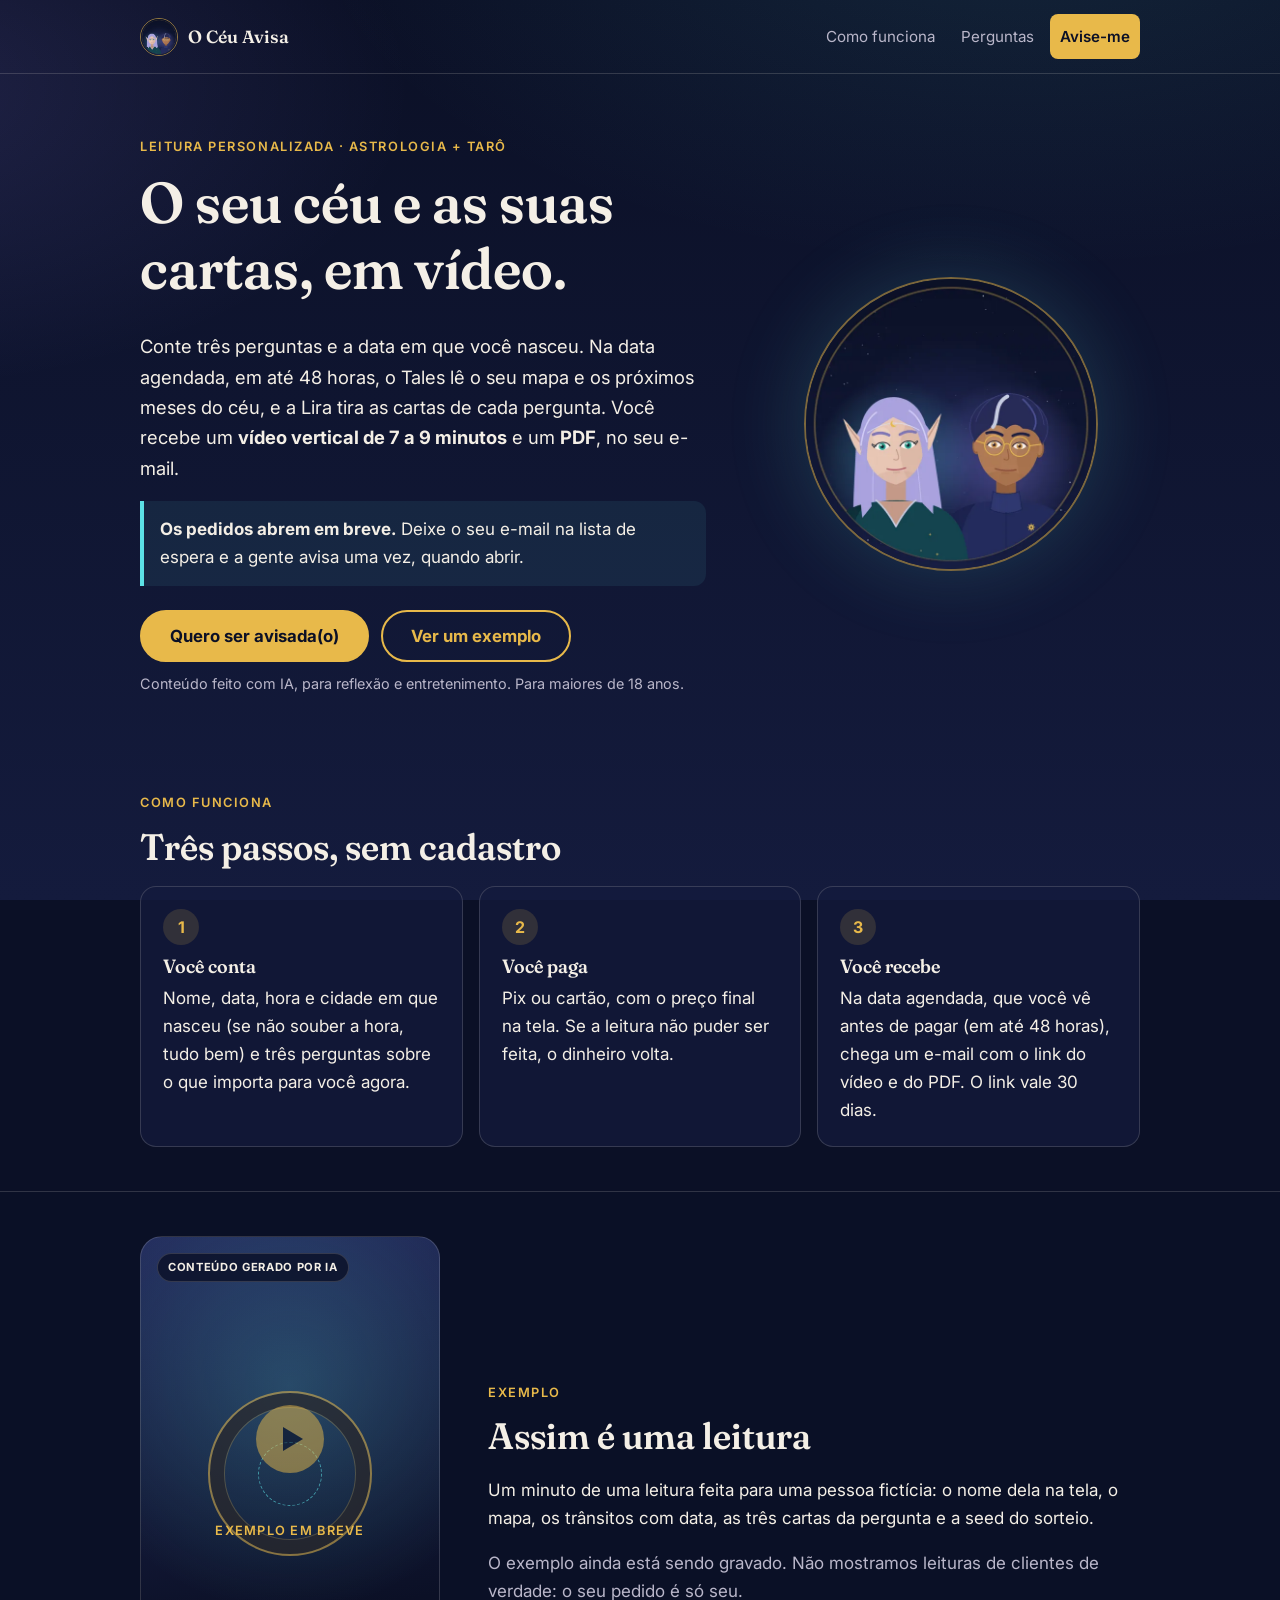
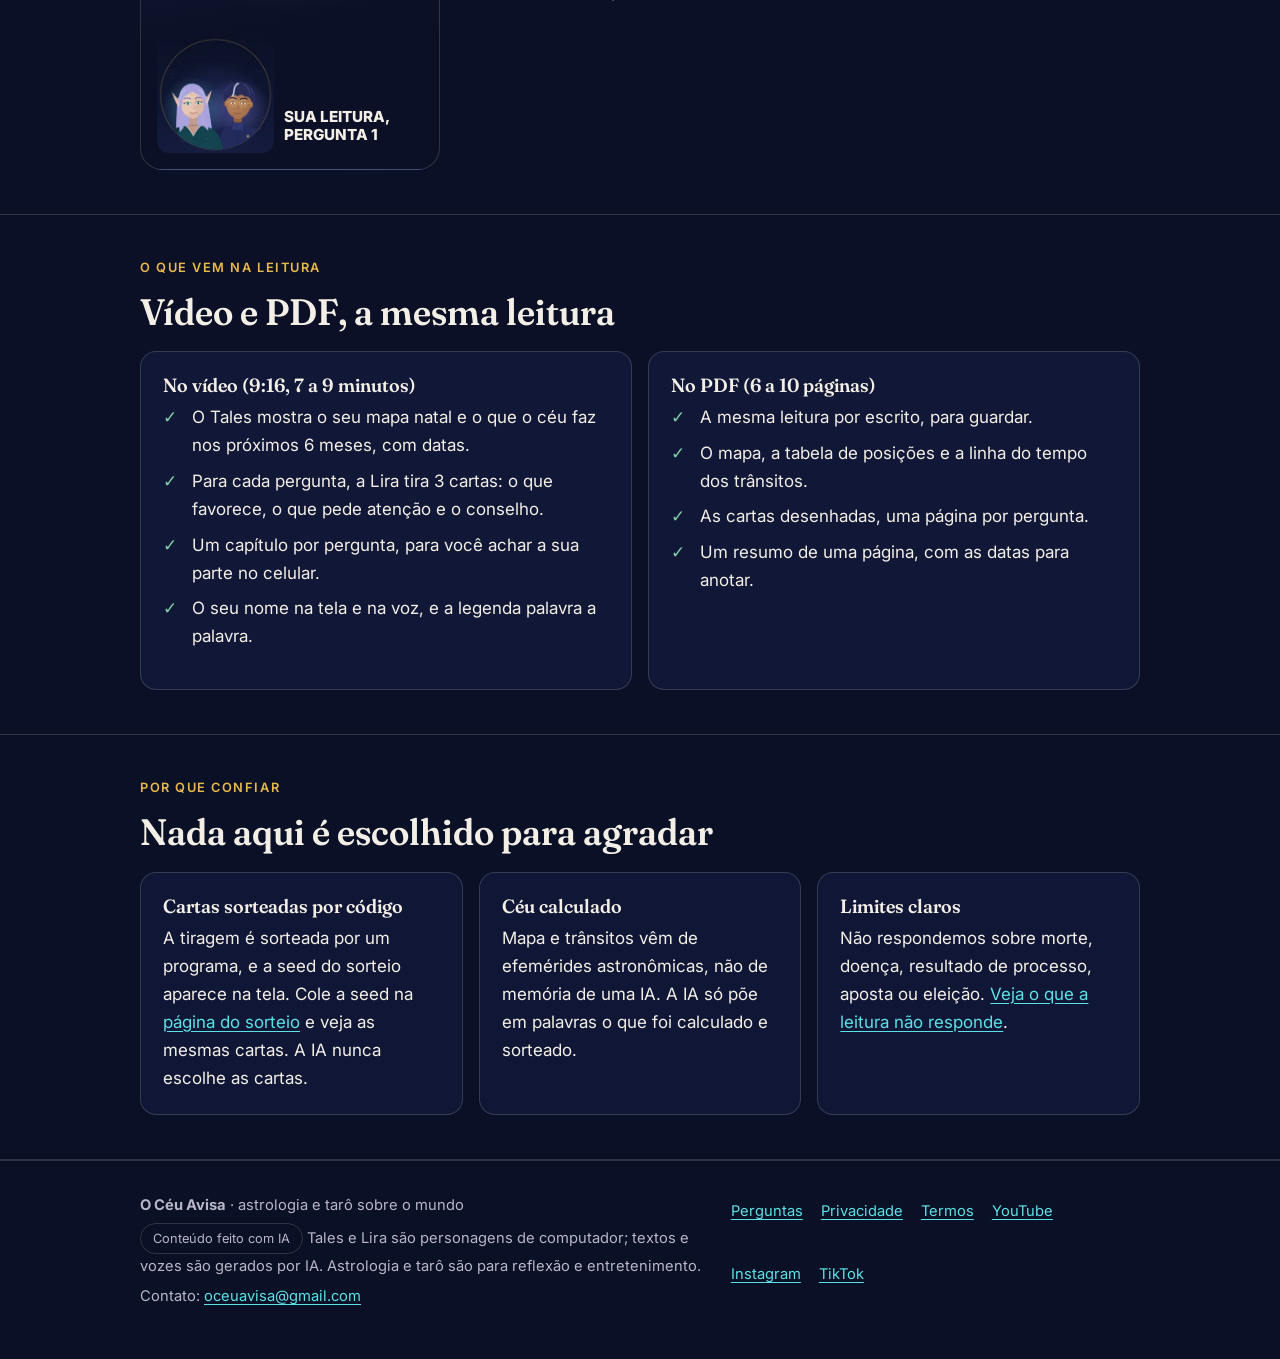
==== index.html @ 66b72049 "Site novo: lista de espera da leitura, sorteio conferível pela seed e páginas legais atualizadas Co-" ====
<!doctype html>
<html lang="pt-BR">
<head>
<meta charset="utf-8">
<meta name="viewport" content="width=device-width, initial-scale=1">
<title>O Céu Avisa — a sua leitura de astrologia e tarô em vídeo e PDF</title>
<meta name="description" content="Leitura personalizada com 3 perguntas: o Tales lê o seu mapa, a Lira tira as cartas. Vídeo de 7 a 9 minutos e PDF, entregues na data agendada, em até 48 horas. Conteúdo feito com IA.">

<meta name="referrer" content="no-referrer-when-downgrade">
<meta name="theme-color" content="#0B1026">
<meta property="og:title" content="O Céu Avisa — a sua leitura de astrologia e tarô em vídeo e PDF"><meta property="og:description" content="Leitura personalizada com 3 perguntas: o Tales lê o seu mapa, a Lira tira as cartas. Vídeo de 7 a 9 minutos e PDF, entregues na data agendada, em até 48 horas. Conteúdo feito com IA."><meta property="og:image" content="https://oceuavisa.com.br/ativos/dupla-grande.webp"><meta property="og:locale" content="pt_BR">
<link rel="icon" href="/foto-perfil.png">
<link rel="preload" href="/ativos/fontes/fraunces.woff2" as="font" type="font/woff2" crossorigin>
<script src="/ativos/config.js"></script>
<link rel="stylesheet" href="/ativos/site.css">
</head>
<body>
<a class="pular" href="#conteudo">Ir para o conteúdo</a>
<header class="topo"><div class="wrap">
  <a class="marca" href="/"><img src="/ativos/dupla.webp" width="38" height="38" alt="">O Céu Avisa</a>
  <nav aria-label="Principal">
    <a class="opc" href="/#como-funciona">Como funciona</a>
    <a class="opc" href="/perguntas/">Perguntas</a>
    <a class="cta-mini so-venda" href="/leitura/">Quero a minha leitura</a>
    <a class="cta-mini so-espera" href="/leitura/#lista">Avise-me</a>
  </nav>
</div></header>
<main id="conteudo">

<section class="hero"><div class="wrap">
  <div>
    <span class="sobre">Leitura personalizada · astrologia + tarô</span>
    <h1>O seu céu e as suas cartas, em vídeo.</h1>
    <p class="lead">Conte três perguntas e a data em que você nasceu. Na data agendada, em até 48 horas, o Tales lê o seu mapa e os próximos meses do céu, e a Lira tira as cartas de cada pergunta. Você recebe um <strong>vídeo vertical de 7 a 9 minutos</strong> e um <strong>PDF</strong>, no seu e-mail.</p>
    <p class="preco so-venda"><b>R$ 29,90</b> <s>R$ 49,90</s> <span class="suave pequeno">preço de lançamento</span></p>
    <div class="aviso info so-espera"><strong>Os pedidos abrem em breve.</strong> Deixe o seu e-mail na lista de espera e a gente avisa uma vez, quando abrir.</div>
    <div class="aviso info so-fechada nao-espera"><strong>Em breve.</strong> Estamos preparando a abertura dos pedidos. Enquanto isso, acompanhe os vídeos do canal e veja abaixo como a leitura vai funcionar.</div>
    <div class="acoes">
      <a class="btn so-venda" href="/leitura/">Quero a minha leitura</a>
      <a class="btn so-espera" href="/leitura/#lista">Quero ser avisada(o)</a>
      <a class="btn sec" href="#amostra">Ver um exemplo</a>
    </div>
    <p class="pequeno suave">Conteúdo feito com IA, para reflexão e entretenimento. Para maiores de 18 anos.</p>
  </div>
  <div class="dupla"><img src="/ativos/dupla-grande.webp" width="600" height="600" alt="Tales e Lira, os dois apresentadores do canal, desenhados em estilo ilustrado, diante de um céu estrelado"></div>
</div></section>

<section id="como-funciona"><div class="wrap">
  <span class="sobre">Como funciona</span>
  <h2>Três passos, sem cadastro</h2>
  <div class="grade tres">
    <div class="cartao"><span class="passo-n" aria-hidden="true">1</span><h3>Você conta</h3><p>Nome, data, hora e cidade em que nasceu (se não souber a hora, tudo bem) e três perguntas sobre o que importa para você agora.</p></div>
    <div class="cartao"><span class="passo-n" aria-hidden="true">2</span><h3>Você paga</h3><p>Pix ou cartão, com o preço final na tela. Se a leitura não puder ser feita, o dinheiro volta.</p></div>
    <div class="cartao"><span class="passo-n" aria-hidden="true">3</span><h3>Você recebe</h3><p>Na data agendada, que você vê antes de pagar (em até 48 horas), chega um e-mail com o link do vídeo e do PDF. O link vale 30 dias.</p></div>
  </div>
</div></section>

<section id="amostra" class="faixa"><div class="wrap amostra">
  <figure style="margin:0">
    <div class="poster" role="img" aria-label="Quadro do vídeo de exemplo: a roda do mapa natal no alto e a dupla Tales e Lira embaixo. O vídeo de exemplo ainda vai ser publicado.">
      <span class="tag">Conteúdo gerado por IA</span>
      <div class="roda"></div>
      <div class="play"></div>
      <span class="em-breve">Exemplo em breve</span>
      <div class="rodape"><img src="/ativos/dupla.webp" width="256" height="256" alt=""><span class="cap">Sua leitura, pergunta 1</span></div>
    </div>
    <!-- VÍDEO DE AMOSTRA (entrega L8, parte 2, depois do template L4): trocar o .poster por
         <iframe src="https://www.youtube-nocookie.com/embed/ID" title="Exemplo de leitura" loading="lazy" allowfullscreen> ou
         <video controls preload="none" poster="/ativos/amostra-poster.webp"><source src="…mp4"><track kind="captions" src="…vtt"></video>.
         A amostra tem de ser de pessoa FICTÍCIA e levar o selo de IA. -->
  </figure>
  <div>
    <span class="sobre">Exemplo</span>
    <h2>Assim é uma leitura</h2>
    <p>Um minuto de uma leitura feita para uma pessoa fictícia: o nome dela na tela, o mapa, os trânsitos com data, as três cartas da pergunta e a seed do sorteio.</p>
    <p class="suave">O exemplo ainda está sendo gravado. Não mostramos leituras de clientes de verdade: o seu pedido é só seu.</p>
  </div>
</div></section>

<section><div class="wrap">
  <span class="sobre">O que vem na leitura</span>
  <h2>Vídeo e PDF, a mesma leitura</h2>
  <div class="grade dois">
    <div class="cartao"><h3>No vídeo (9:16, 7 a 9 minutos)</h3>
      <ul class="lista ok">
        <li>O Tales mostra o seu mapa natal e o que o céu faz nos próximos 6 meses, com datas.</li>
        <li>Para cada pergunta, a Lira tira 3 cartas: o que favorece, o que pede atenção e o conselho.</li>
        <li>Um capítulo por pergunta, para você achar a sua parte no celular.</li>
        <li>O seu nome na tela e na voz, e a legenda palavra a palavra.</li>
      </ul></div>
    <div class="cartao"><h3>No PDF (6 a 10 páginas)</h3>
      <ul class="lista ok">
        <li>A mesma leitura por escrito, para guardar.</li>
        <li>O mapa, a tabela de posições e a linha do tempo dos trânsitos.</li>
        <li>As cartas desenhadas, uma página por pergunta.</li>
        <li>Um resumo de uma página, com as datas para anotar.</li>
      </ul></div>
  </div>
</div></section>

<section class="faixa"><div class="wrap">
  <span class="sobre">Por que confiar</span>
  <h2>Nada aqui é escolhido para agradar</h2>
  <div class="grade tres">
    <div class="cartao"><h3>Cartas sorteadas por código</h3><p>A tiragem é sorteada por um programa, e a seed do sorteio aparece na tela. Cole a seed na <a href="/sorteio/">página do sorteio</a> e veja as mesmas cartas. A IA nunca escolhe as cartas.</p></div>
    <div class="cartao"><h3>Céu calculado</h3><p>Mapa e trânsitos vêm de efemérides astronômicas, não de memória de uma IA. A IA só põe em palavras o que foi calculado e sorteado.</p></div>
    <div class="cartao"><h3>Limites claros</h3><p>Não respondemos sobre morte, doença, resultado de processo, aposta ou eleição. <a href="/perguntas/">Veja o que a leitura não responde</a>.</p></div>
  </div>
</div></section>

<section class="so-venda"><div class="wrap estreito">
  <h2>Quanto custa</h2>
  <div class="cartao">
    <p class="preco"><b>R$ 29,90</b> <s>R$ 49,90</s></p>
    <p>Preço de lançamento por tempo limitado. Inclui o vídeo, o PDF e as 3 perguntas. Sem assinatura e sem taxa escondida. Reembolso integral se a leitura não for entregue.</p>
    <a class="btn cheio" href="/leitura/">Quero a minha leitura</a>
  </div>
  <p class="pequeno suave" style="margin-top:20px">O canal também publica, de graça, vídeos de astrologia e tarô sobre o mundo:
    <a href="https://www.youtube.com/channel/UC0RSvlqVQVnGeF4RLn_7RAg">YouTube</a> · <a href="https://www.instagram.com/oceuavisa">Instagram</a> · <a href="https://www.tiktok.com/@oceuavisa">TikTok</a>.</p>
</div></section>

</main>
<footer class="rodape-site"><div class="wrap">
  <div>
    <p><strong>O Céu Avisa</strong> · astrologia e tarô sobre o mundo</p>
    <p><span class="selo">Conteúdo feito com IA</span> Tales e Lira são personagens de computador; textos e vozes são gerados por IA. Astrologia e tarô são para reflexão e entretenimento.</p>
    <p>Contato: <a href="mailto:oceuavisa@gmail.com">oceuavisa@gmail.com</a></p>
  </div>
  <nav aria-label="Rodapé">
    <a class="so-venda" href="/leitura/">Pedir leitura</a>
    <a href="/perguntas/">Perguntas</a>
    <a href="/privacidade.html">Privacidade</a>
    <a href="/termos.html">Termos</a>
    <a href="https://www.youtube.com/channel/UC0RSvlqVQVnGeF4RLn_7RAg">YouTube</a>
    <a href="https://www.instagram.com/oceuavisa">Instagram</a>
    <a href="https://www.tiktok.com/@oceuavisa">TikTok</a>
  </nav>
</div></footer>

</body>
</html>
---- ativos/site.css ----
/* O Céu Avisa — estilo único do site. Tokens vindos de marketing/marca/marca.json.
   Mobile primeiro; sem framework; sem fonte externa. */
@font-face{font-family:"Fraunces";src:url("/ativos/fontes/fraunces.woff2") format("woff2");font-weight:100 900;font-display:swap}
@font-face{font-family:"Inter";src:url("/ativos/fontes/inter.woff2") format("woff2");font-weight:100 900;font-display:swap}

:root{
  --noite:#0B1026; --noite2:#141B3D; --noite3:#232B5C;
  --marfim:#F4EFE6; --suave:#B9B6C9; --ouro:#E8B94A; --ciano:#5CE1E6;
  --coral:#FF6B5E; --lavanda:#9C8CFF; --verde:#7FD1A8;
  --borda:rgba(244,239,230,.16);
  --serif:"Fraunces",Georgia,"Times New Roman",serif;
  --sans:"Inter",system-ui,-apple-system,"Segoe UI",Roboto,sans-serif;
  --raio:16px;
}
*{box-sizing:border-box}
html{-webkit-text-size-adjust:100%}
body{margin:0;background:var(--noite);color:var(--marfim);font:400 1.0625rem/1.65 var(--sans);min-height:100vh;display:flex;flex-direction:column;
  background-image:radial-gradient(1200px 600px at 80% -10%,rgba(92,225,230,.10),transparent 60%),radial-gradient(900px 500px at -10% 10%,rgba(156,140,255,.14),transparent 60%),linear-gradient(var(--noite),var(--noite2));
  background-attachment:fixed}
img{max-width:100%;height:auto}
a{color:var(--ciano);text-underline-offset:3px}
a:hover{color:#9af0f3}
:focus-visible{outline:3px solid var(--ouro);outline-offset:3px;border-radius:6px}
.so-leitor{position:absolute;width:1px;height:1px;overflow:hidden;clip:rect(0 0 0 0);white-space:nowrap}
.pular{position:absolute;left:-999px;top:8px;background:var(--ouro);color:var(--noite);padding:10px 14px;border-radius:8px;z-index:10}
.pular:focus{left:8px}

.wrap{width:100%;max-width:1040px;margin:0 auto;padding:0 20px}
.estreito{max-width:720px}
main{flex:1}
section{padding:44px 0}
h1,h2,h3{font-family:var(--serif);font-weight:600;font-variation-settings:"SOFT" 50,"opsz" 72;line-height:1.15;margin:0 0 .5em;text-wrap:balance}
h1{font-size:clamp(2.1rem,8.5vw,3.6rem)}
h2{font-size:clamp(1.6rem,5.5vw,2.3rem)}
h3{font-size:1.2rem}
p{margin:0 0 1em}
.lead{font-size:1.15rem;color:var(--marfim)}
.suave{color:var(--suave)}
.pequeno{font-size:.9rem}
.sobre{font:600 .8rem/1.4 var(--sans);letter-spacing:.12em;text-transform:uppercase;color:var(--ouro);margin:0 0 14px;display:block}

/* topo */
.topo{padding:14px 0;border-bottom:1px solid var(--borda)}
.topo .wrap{display:flex;align-items:center;justify-content:space-between;gap:12px}
.marca{display:flex;align-items:center;gap:10px;color:var(--marfim);text-decoration:none;font:600 1.1rem var(--serif)}
.marca img{width:38px;height:38px;border-radius:50%;border:1.5px solid rgba(232,185,74,.6)}
.topo nav{display:flex;gap:6px;align-items:center}
.topo nav a{color:var(--suave);text-decoration:none;padding:10px 10px;font-size:.95rem;border-radius:8px}
.topo nav a:hover{color:var(--marfim)}
.topo nav a.cta-mini{white-space:nowrap;background:var(--ouro);color:var(--noite);font-weight:600}
@media(max-width:560px){.topo nav a.opc{display:none}}

/* botões */
.btn{display:inline-flex;align-items:center;justify-content:center;gap:8px;min-height:52px;padding:14px 28px;border-radius:999px;border:2px solid var(--ouro);background:var(--ouro);color:var(--noite);font:700 1.05rem var(--sans);text-decoration:none;cursor:pointer;transition:transform .15s,background .15s}
.btn:hover{background:#f3c969;color:var(--noite);transform:translateY(-1px)}
.btn.sec{background:transparent;color:var(--ouro)}
.btn.sec:hover{background:rgba(232,185,74,.12);color:var(--ouro)}
.btn[disabled]{opacity:.45;cursor:not-allowed;transform:none}
.btn.cheio{width:100%}
@media(prefers-reduced-motion:reduce){*{transition:none!important;scroll-behavior:auto!important}}

/* hero */
.hero{padding:36px 0 24px}
.hero .wrap{display:grid;gap:28px}
.hero .dupla{display:flex;justify-content:center}
.hero .dupla img{width:min(78%,320px);border-radius:50%;border:2px solid rgba(232,185,74,.5);box-shadow:0 0 80px rgba(92,225,230,.18)}
.hero .acoes{display:flex;flex-wrap:wrap;gap:12px;margin:24px 0 10px}
.preco{display:inline-flex;align-items:baseline;gap:10px;flex-wrap:wrap}
.preco b{font:600 2rem var(--serif);color:var(--ouro)}
.preco s{color:var(--suave)}
.selo{display:inline-block;font-size:.8rem;border:1px solid var(--borda);border-radius:999px;padding:4px 12px;color:var(--suave)}
@media(min-width:860px){.hero .wrap{grid-template-columns:1.2fr .8fr;align-items:center;gap:56px}.hero{padding:64px 0 40px}}

/* cartões e grades */
.grade{display:grid;gap:16px}
@media(min-width:720px){.grade.tres{grid-template-columns:repeat(3,1fr)}.grade.dois{grid-template-columns:repeat(2,1fr)}}
.cartao{background:rgba(20,27,61,.72);border:1px solid var(--borda);border-radius:var(--raio);padding:22px}
.cartao h3{margin-bottom:.35em}
.cartao p:last-child{margin-bottom:0}
.passo-n{display:inline-grid;place-items:center;width:36px;height:36px;border-radius:50%;background:rgba(232,185,74,.15);color:var(--ouro);font:700 1rem var(--sans);margin-bottom:10px}
.lista{padding-left:1.2em;margin:0 0 1em}
.lista li{margin-bottom:.45em}
.lista.ok{list-style:none;padding:0}
.lista.ok li{padding-left:1.7em;position:relative}
.lista.ok li::before{content:"✓";position:absolute;left:0;color:var(--verde);font-weight:700}
.lista.nao{list-style:none;padding:0}
.lista.nao li{padding-left:1.7em;position:relative}
.lista.nao li::before{content:"×";position:absolute;left:.1em;color:var(--coral);font-weight:700}

/* vídeo de amostra: pôster estático (9:16) */
.amostra{display:grid;gap:24px;align-items:center}
@media(min-width:760px){.amostra{grid-template-columns:300px 1fr;gap:48px}}
.poster{position:relative;aspect-ratio:9/16;width:min(100%,300px);margin:0 auto;border-radius:22px;overflow:hidden;border:1px solid var(--borda);
  background:radial-gradient(circle at 50% 28%,rgba(92,225,230,.22),transparent 55%),linear-gradient(170deg,var(--noite3),var(--noite) 70%);display:flex;flex-direction:column;justify-content:space-between;padding:16px}
.poster .roda{width:62%;aspect-ratio:1;margin:30px auto 0;border-radius:50%;border:2px solid rgba(232,185,74,.55);position:relative;box-shadow:inset 0 0 0 14px rgba(11,16,38,.6),inset 0 0 0 15px rgba(232,185,74,.25)}
.poster .roda::after{content:"";position:absolute;inset:30%;border-radius:50%;border:1px dashed rgba(92,225,230,.6)}
.poster .tag{align-self:flex-start;font-size:.7rem;font-weight:700;letter-spacing:.06em;text-transform:uppercase;background:rgba(11,16,38,.8);border:1px solid var(--borda);padding:4px 10px;border-radius:999px;color:var(--marfim)}
.poster .rodape{display:flex;align-items:flex-end;gap:10px}
.poster .rodape img{width:44%;border-radius:12px}
.poster .rodape .cap{font:800 .95rem/1.2 var(--sans);text-transform:uppercase;color:var(--marfim);text-shadow:0 2px 0 var(--noite);padding-bottom:8px}
.poster .play{position:absolute;left:50%;top:38%;transform:translate(-50%,-50%);width:68px;height:68px;border-radius:50%;background:rgba(232,185,74,.92);display:grid;place-items:center;opacity:.55}
.poster .play::after{content:"";border-left:20px solid var(--noite);border-top:12px solid transparent;border-bottom:12px solid transparent;margin-left:6px}
.poster .em-breve{position:absolute;left:0;right:0;top:50%;text-align:center;font:600 .8rem var(--sans);letter-spacing:.1em;text-transform:uppercase;color:var(--ouro);margin-top:20px}

/* confiança */
.faixa{border-top:1px solid var(--borda);border-bottom:1px solid var(--borda);background:rgba(11,16,38,.5)}

/* formulário */
form{display:block}
fieldset{border:1px solid var(--borda);border-radius:var(--raio);padding:20px 18px 8px;margin:0 0 22px;min-width:0}
legend{font:600 1.15rem var(--serif);padding:0 8px;color:var(--ouro)}
.campo{margin-bottom:18px}
label,.rot{display:block;font-weight:600;margin-bottom:6px}
.dica{display:block;font-weight:400;color:var(--suave);font-size:.9rem;margin-top:2px}
input[type=text],input[type=email],input[type=date],input[type=time],textarea{width:100%;font:inherit;color:var(--marfim);background:var(--noite);border:1.5px solid rgba(244,239,230,.4);border-radius:12px;padding:13px 14px;min-height:50px;color-scheme:dark}
textarea{resize:vertical;min-height:96px}
input:focus,textarea:focus{border-color:var(--ouro);outline:2px solid var(--ouro);outline-offset:1px}
input[aria-invalid=true],textarea[aria-invalid=true]{border-color:var(--coral)}
.linha{display:grid;gap:14px}
@media(min-width:560px){.linha.dois{grid-template-columns:1fr 1fr}}
.contador{font-size:.85rem;color:var(--suave);text-align:right;margin-top:4px}
.erro{color:#ff9a90;font-size:.92rem;margin-top:6px;display:none}
.erro.on{display:block}
.marca-check{display:flex;gap:12px;align-items:flex-start;margin-bottom:14px;font-weight:400;cursor:pointer}
.marca-check input{width:24px;height:24px;min-width:24px;margin:2px 0 0;accent-color:var(--ouro)}
.destaque{border:2px solid var(--ouro);border-radius:12px;padding:14px;background:rgba(232,185,74,.07);margin-bottom:14px}
.destaque .marca-check{margin-bottom:0}
.aviso{border-left:4px solid var(--coral);background:rgba(255,107,94,.09);padding:14px 16px;border-radius:0 12px 12px 0;margin:0 0 16px}
.aviso.info{border-color:var(--ciano);background:rgba(92,225,230,.08)}
.aviso.crise{border-color:var(--coral);background:rgba(255,107,94,.14)}
.resumo dl{display:grid;grid-template-columns:auto 1fr;gap:6px 16px;margin:0}
.resumo dt{color:var(--suave)}
.resumo dd{margin:0;overflow-wrap:anywhere}
.resumo ol{margin:0;padding-left:1.2em}
[hidden]{display:none!important}
.modo-demo{background:var(--lavanda);color:var(--noite);font-weight:600;font-size:.88rem;text-align:center;padding:8px 14px}

/* texto corrido (legais, perguntas) */
.texto h2{margin-top:1.8em;font-size:1.4rem}
.texto h3{margin-top:1.4em}
.rev{display:inline-block;font-size:.78rem;font-weight:600;background:rgba(255,107,94,.15);color:#ffb0a8;border:1px solid rgba(255,107,94,.5);border-radius:6px;padding:1px 8px;vertical-align:middle;white-space:nowrap}
.faq details{border:1px solid var(--borda);border-radius:12px;margin-bottom:10px;background:rgba(20,27,61,.6)}
.faq summary{cursor:pointer;padding:16px 18px;font-weight:600;list-style:none;display:flex;justify-content:space-between;gap:12px}
.faq summary::after{content:"+";color:var(--ouro);font-weight:700}
.faq details[open] summary::after{content:"–"}
.faq summary::-webkit-details-marker{display:none}
.faq details>div{padding:0 18px 12px}

/* rodapé */
.rodape-site{border-top:1px solid var(--borda);padding:32px 0 44px;color:var(--suave);font-size:.92rem;background:rgba(11,16,38,.7)}
.rodape-site .wrap{display:grid;gap:18px}
.rodape-site nav{display:flex;flex-wrap:wrap;gap:4px 18px}
.rodape-site nav a{padding:6px 0}
.rodape-site p{margin:0 0 .4em}
.marc{background:rgba(232,185,74,.18);color:var(--ouro);padding:0 5px;border-radius:4px;font-family:ui-monospace,Menlo,monospace;font-size:.9em}
@media(min-width:760px){.rodape-site .wrap{grid-template-columns:1.4fr 1fr}}

/* interruptor da venda (ativos/config.js): sem data-venda="aberta" tudo que é de compra some */
html:not([data-venda="aberta"]) .so-venda{display:none!important}
html[data-venda="aberta"] .so-fechada{display:none!important}
/* lista de espera (config.js MODO "espera"): .so-espera só aparece nesse modo; .nao-espera some nele */
html:not([data-venda="espera"]) .so-espera{display:none!important}
html[data-venda="espera"] .nao-espera{display:none!important}
.lista-espera input[type=email]{font-size:1.05rem}
.isca{position:absolute!important;left:-5000px!important;width:1px;height:1px;overflow:hidden}
.ok-lista{border-left:4px solid var(--verde);background:rgba(127,209,168,.10);padding:16px 18px;border-radius:0 12px 12px 0;margin:0 0 16px}
.dupla-mini{display:flex;gap:14px;align-items:center;margin:0 0 6px}
.dupla-mini img{width:64px;height:64px;border-radius:50%;border:2px solid rgba(232,185,74,.5);object-fit:cover}
.sair-lista summary{cursor:pointer;color:var(--suave);font-size:.95rem}
.sair-lista[open] summary{margin-bottom:12px}
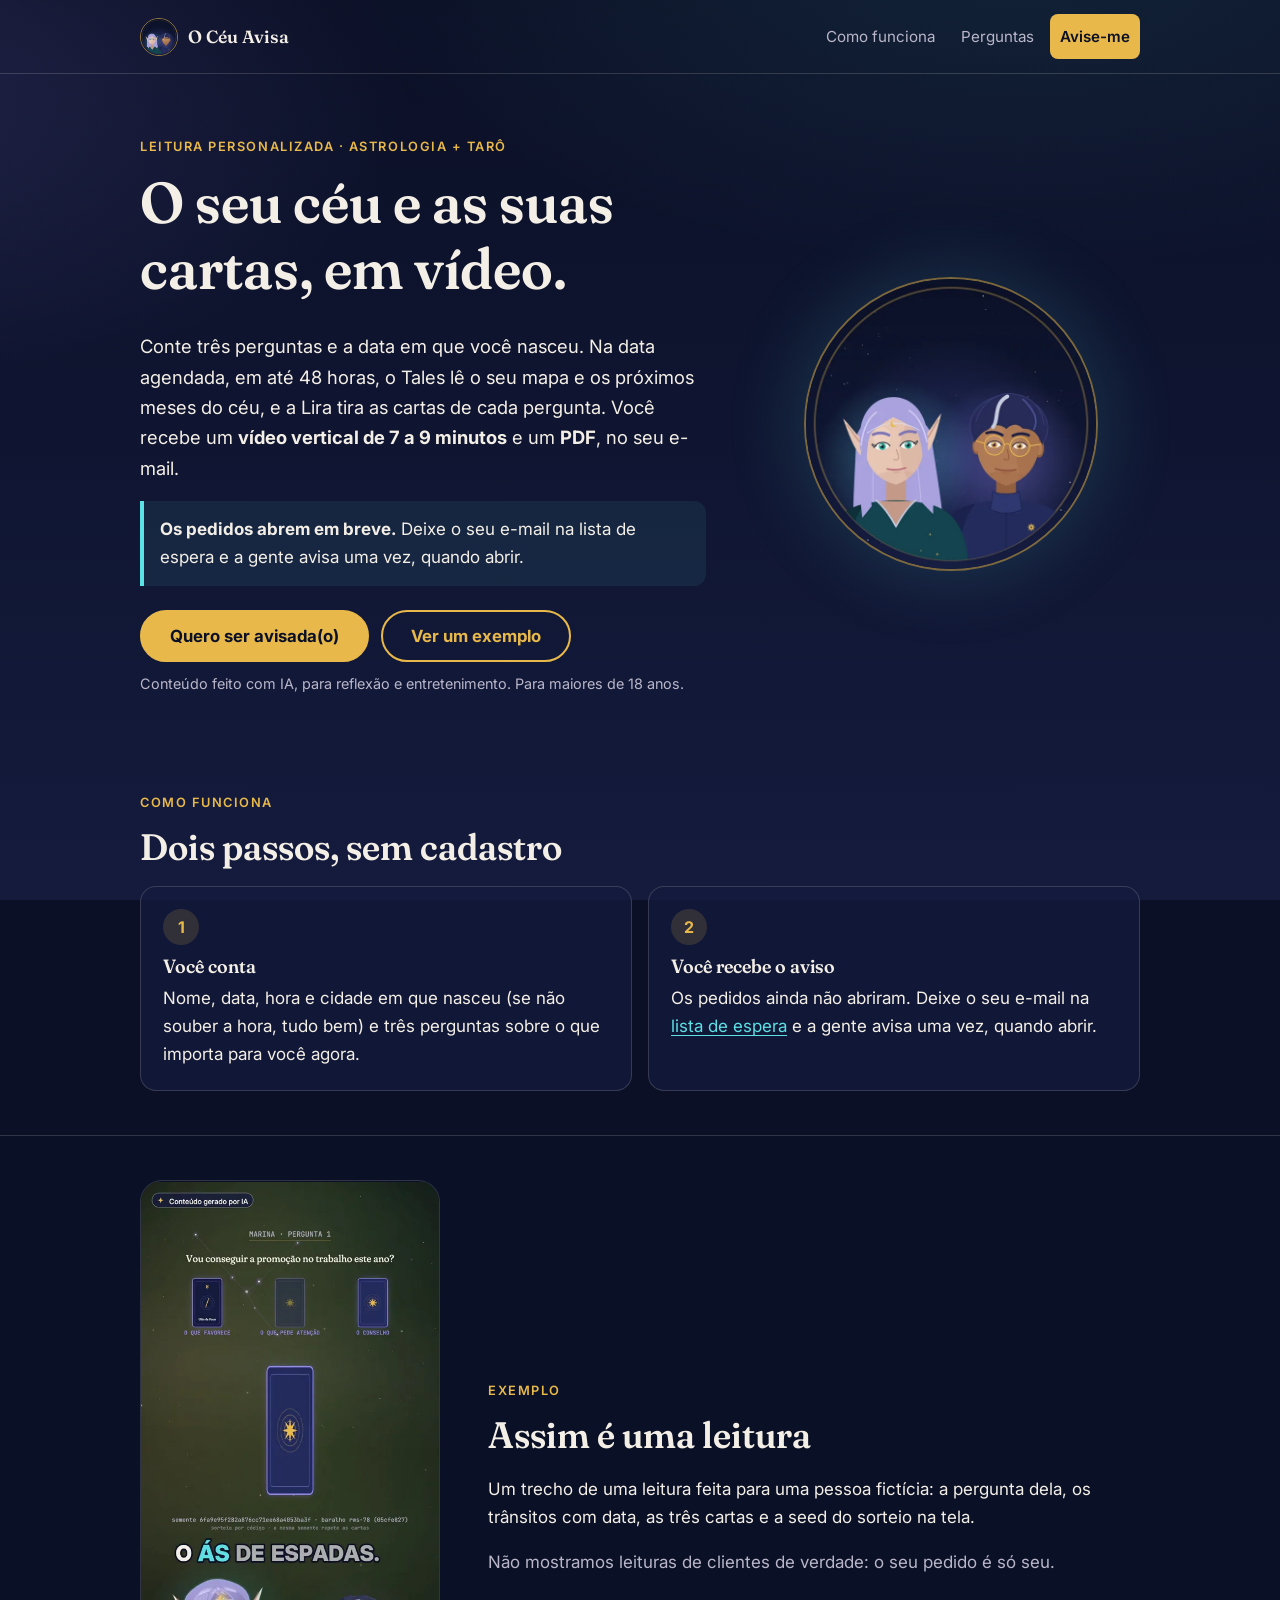
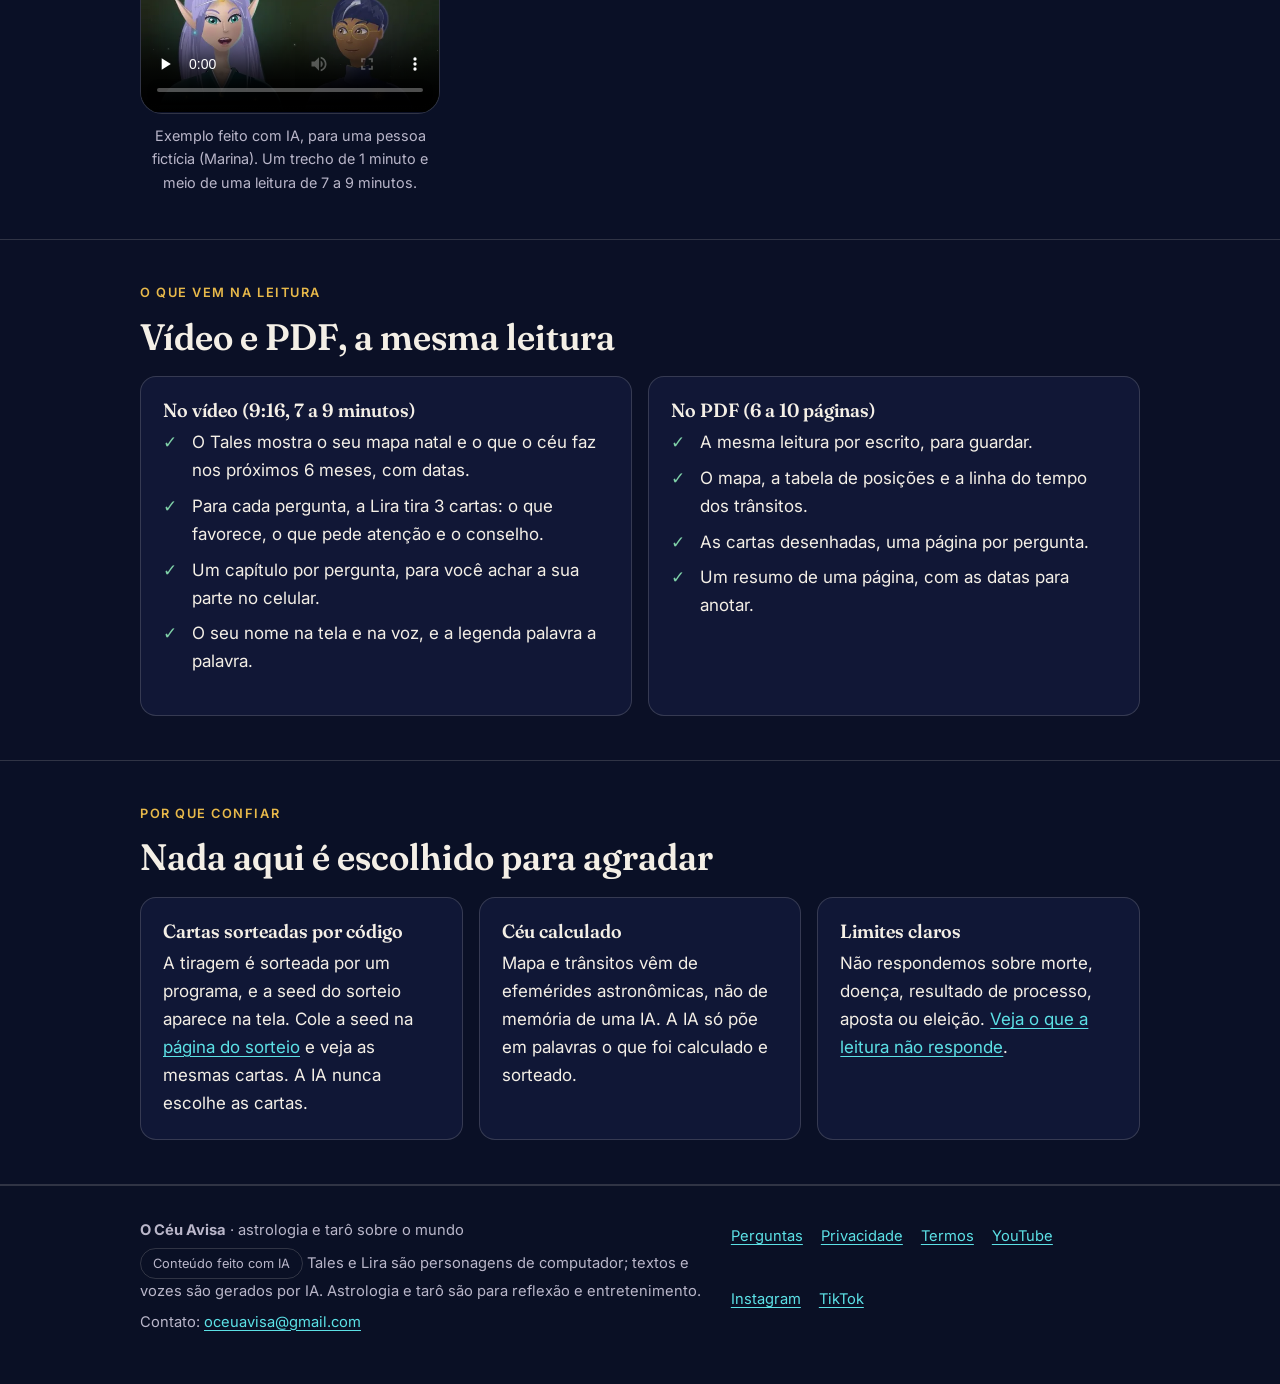
==== commit 2b9640ba: "Página inicial: vídeo de exemplo (pessoa fictícia) e passos da lista de espera" ====
--- a/index.html
+++ b/index.html
@@ -47,33 +47,30 @@
 
 <section id="como-funciona"><div class="wrap">
   <span class="sobre">Como funciona</span>
-  <h2>Três passos, sem cadastro</h2>
-  <div class="grade tres">
+  <h2 class="so-venda">Três passos, sem cadastro</h2>
+  <h2 class="so-espera">Dois passos, sem cadastro</h2>
+  <div class="grade tres por-modo">
     <div class="cartao"><span class="passo-n" aria-hidden="true">1</span><h3>Você conta</h3><p>Nome, data, hora e cidade em que nasceu (se não souber a hora, tudo bem) e três perguntas sobre o que importa para você agora.</p></div>
-    <div class="cartao"><span class="passo-n" aria-hidden="true">2</span><h3>Você paga</h3><p>Pix ou cartão, com o preço final na tela. Se a leitura não puder ser feita, o dinheiro volta.</p></div>
-    <div class="cartao"><span class="passo-n" aria-hidden="true">3</span><h3>Você recebe</h3><p>Na data agendada, que você vê antes de pagar (em até 48 horas), chega um e-mail com o link do vídeo e do PDF. O link vale 30 dias.</p></div>
+    <div class="cartao so-venda"><span class="passo-n" aria-hidden="true">2</span><h3>Você paga</h3><p>Pix ou cartão, com o preço final na tela. Se a leitura não puder ser feita, o dinheiro volta.</p></div>
+    <div class="cartao so-venda"><span class="passo-n" aria-hidden="true">3</span><h3>Você recebe</h3><p>Na data agendada, que você vê antes de pagar (em até 48 horas), chega um e-mail com o link do vídeo e do PDF. O link vale 30 dias.</p></div>
+    <div class="cartao so-espera"><span class="passo-n" aria-hidden="true">2</span><h3>Você recebe o aviso</h3><p>Os pedidos ainda não abriram. Deixe o seu e-mail na <a href="/leitura/">lista de espera</a> e a gente avisa uma vez, quando abrir.</p></div>
   </div>
 </div></section>
 
 <section id="amostra" class="faixa"><div class="wrap amostra">
   <figure style="margin:0">
-    <div class="poster" role="img" aria-label="Quadro do vídeo de exemplo: a roda do mapa natal no alto e a dupla Tales e Lira embaixo. O vídeo de exemplo ainda vai ser publicado.">
-      <span class="tag">Conteúdo gerado por IA</span>
-      <div class="roda"></div>
-      <div class="play"></div>
-      <span class="em-breve">Exemplo em breve</span>
-      <div class="rodape"><img src="/ativos/dupla.webp" width="256" height="256" alt=""><span class="cap">Sua leitura, pergunta 1</span></div>
-    </div>
-    <!-- VÍDEO DE AMOSTRA (entrega L8, parte 2, depois do template L4): trocar o .poster por
-         <iframe src="https://www.youtube-nocookie.com/embed/ID" title="Exemplo de leitura" loading="lazy" allowfullscreen> ou
-         <video controls preload="none" poster="/ativos/amostra-poster.webp"><source src="…mp4"><track kind="captions" src="…vtt"></video>.
-         A amostra tem de ser de pessoa FICTÍCIA e levar o selo de IA. -->
+    <video class="amostra-video" controls preload="none" playsinline poster="/ativos/amostra/amostra-marina-poster.webp" width="720" height="1280" aria-describedby="amostra-legenda">
+      <source src="/ativos/amostra/amostra-marina.mp4" type="video/mp4">
+      <track kind="captions" srclang="pt-BR" label="Português (Brasil)" src="/ativos/amostra/amostra-marina.vtt">
+      Seu navegador não toca vídeo. O exemplo é um trecho de uma leitura de 7 a 9 minutos, feito com IA para uma pessoa fictícia.
+    </video>
+    <figcaption id="amostra-legenda" class="suave pequeno">Exemplo feito com IA, para uma pessoa fictícia (Marina). Um trecho de 1 minuto e meio de uma leitura de 7 a 9 minutos.</figcaption>
   </figure>
   <div>
     <span class="sobre">Exemplo</span>
     <h2>Assim é uma leitura</h2>
-    <p>Um minuto de uma leitura feita para uma pessoa fictícia: o nome dela na tela, o mapa, os trânsitos com data, as três cartas da pergunta e a seed do sorteio.</p>
-    <p class="suave">O exemplo ainda está sendo gravado. Não mostramos leituras de clientes de verdade: o seu pedido é só seu.</p>
+    <p>Um trecho de uma leitura feita para uma pessoa fictícia: a pergunta dela, os trânsitos com data, as três cartas e a seed do sorteio na tela.</p>
+    <p class="suave">Não mostramos leituras de clientes de verdade: o seu pedido é só seu.</p>
   </div>
 </div></section>
 
--- a/ativos/site.css
+++ b/ativos/site.css
@@ -74,6 +74,7 @@
 /* cartões e grades */
 .grade{display:grid;gap:16px}
 @media(min-width:720px){.grade.tres{grid-template-columns:repeat(3,1fr)}.grade.dois{grid-template-columns:repeat(2,1fr)}}
+@media(min-width:720px){html[data-venda="espera"] .grade.por-modo{grid-template-columns:repeat(2,1fr)}}
 .cartao{background:rgba(20,27,61,.72);border:1px solid var(--borda);border-radius:var(--raio);padding:22px}
 .cartao h3{margin-bottom:.35em}
 .cartao p:last-child{margin-bottom:0}
@@ -87,7 +88,9 @@
 .lista.nao li{padding-left:1.7em;position:relative}
 .lista.nao li::before{content:"×";position:absolute;left:.1em;color:var(--coral);font-weight:700}
 
-/* vídeo de amostra: pôster estático (9:16) */
+/* vídeo de amostra (9:16) */
+.amostra-video{display:block;width:min(100%,300px);height:auto;aspect-ratio:9/16;margin:0 auto;border-radius:22px;border:1px solid var(--borda);background:var(--noite)}
+.amostra figcaption{width:min(100%,300px);margin:10px auto 0;text-align:center}
 .amostra{display:grid;gap:24px;align-items:center}
 @media(min-width:760px){.amostra{grid-template-columns:300px 1fr;gap:48px}}
 .poster{position:relative;aspect-ratio:9/16;width:min(100%,300px);margin:0 auto;border-radius:22px;overflow:hidden;border:1px solid var(--borda);
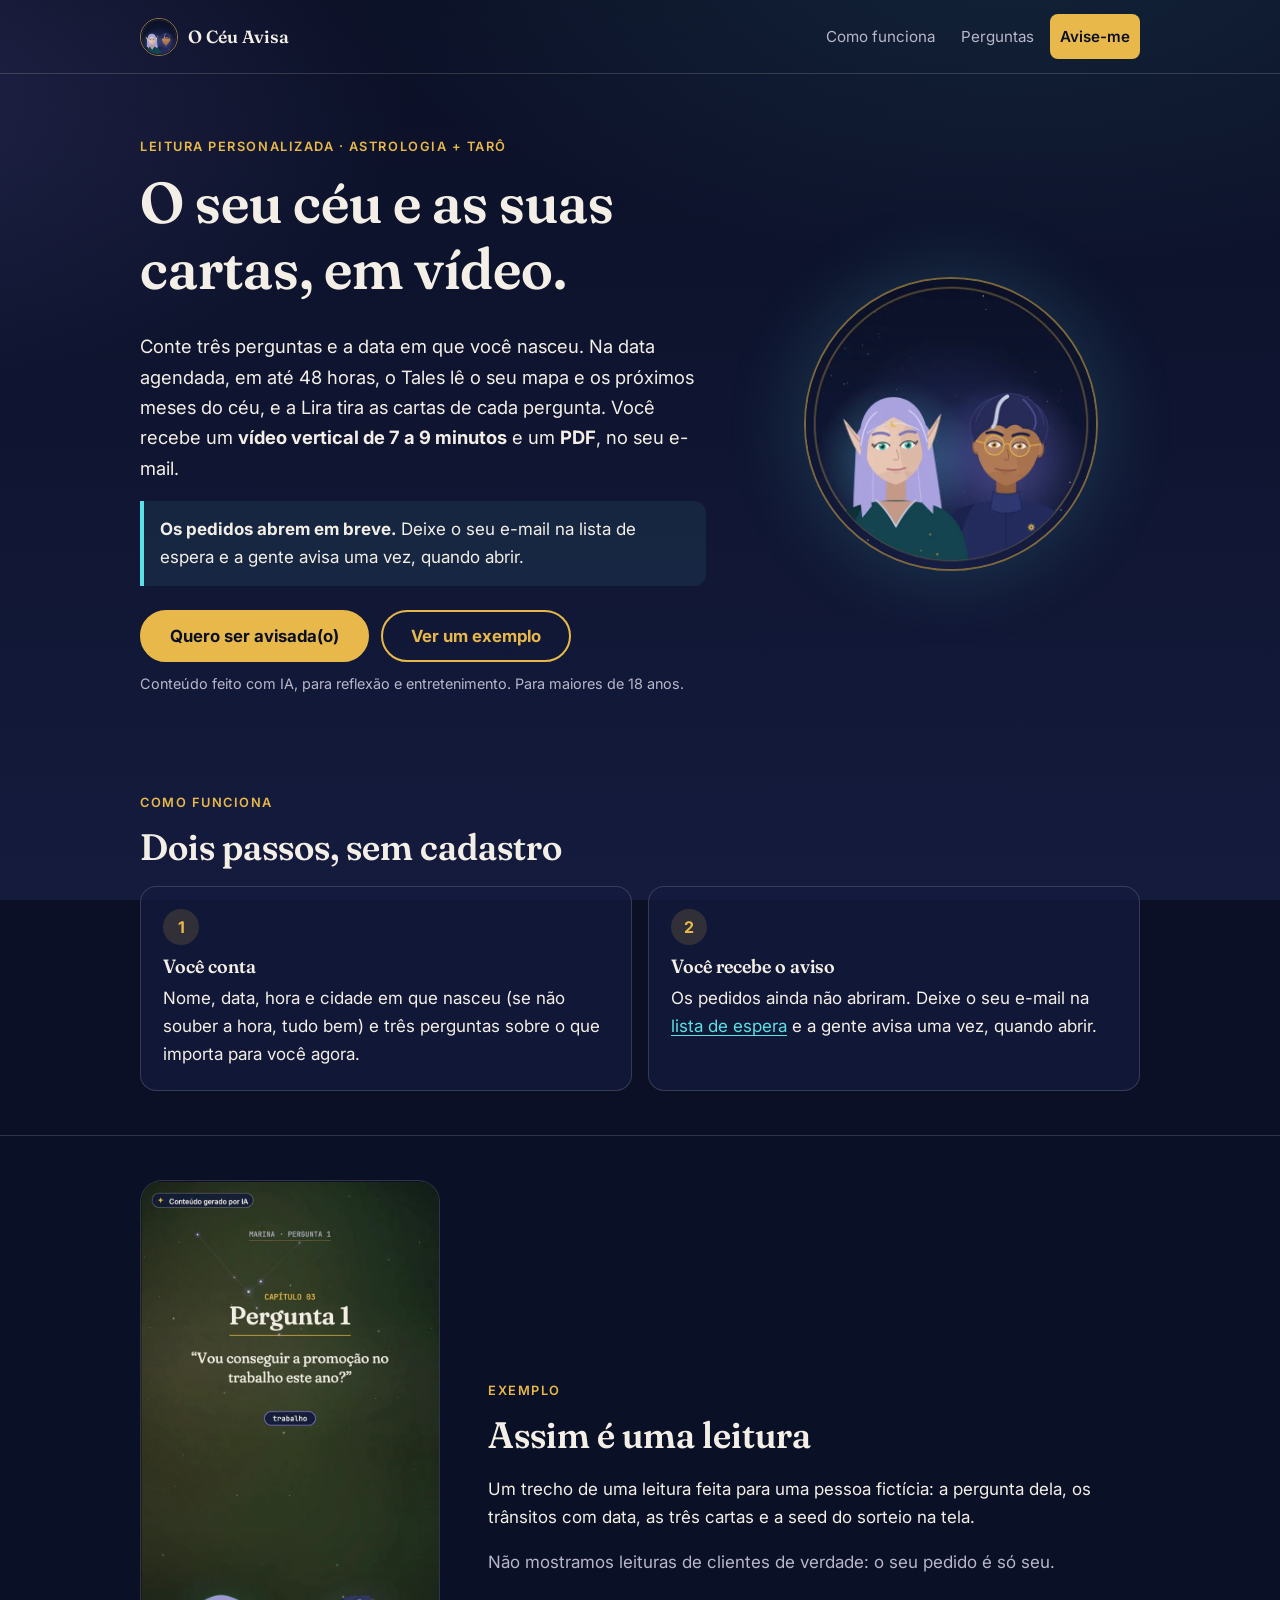
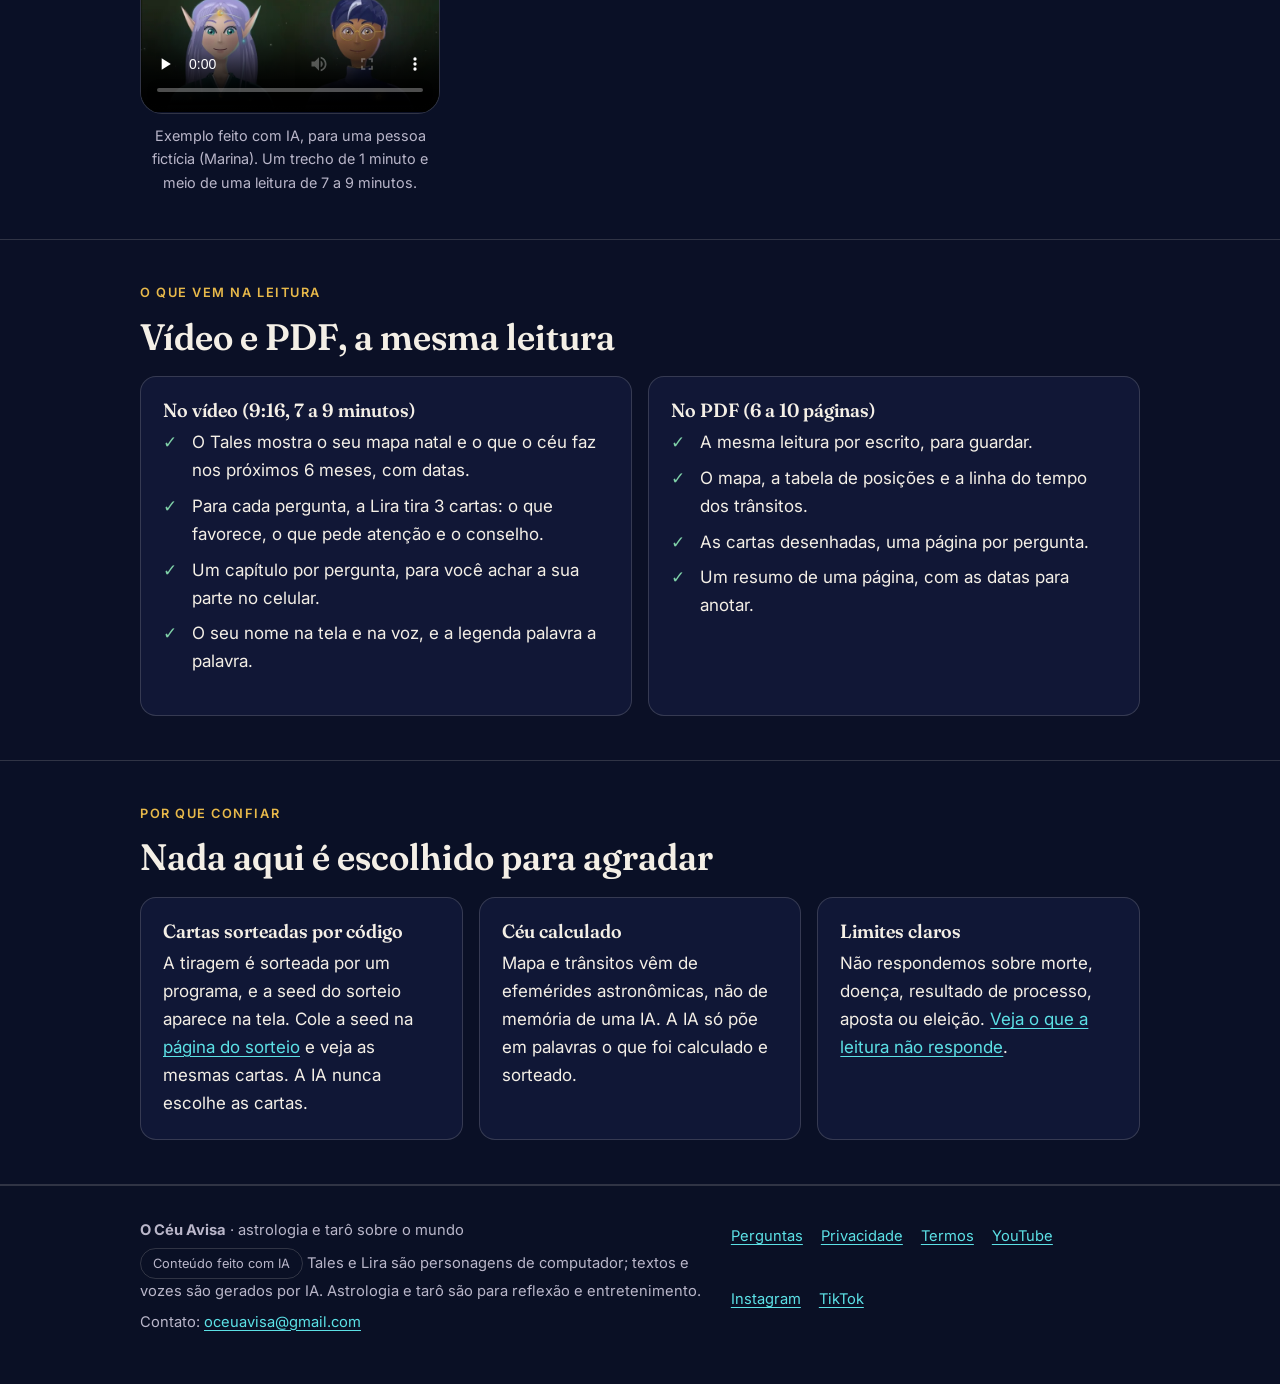
==== commit fe320e81: "Capa limpa no vídeo de exemplo" ====
--- a/index.html
+++ b/index.html
@@ -12,7 +12,7 @@
 <link rel="icon" href="/foto-perfil.png">
 <link rel="preload" href="/ativos/fontes/fraunces.woff2" as="font" type="font/woff2" crossorigin>
 <script src="/ativos/config.js"></script>
-<link rel="stylesheet" href="/ativos/site.css">
+<link rel="stylesheet" href="/ativos/site.css?v=20261112b">
 </head>
 <body>
 <a class="pular" href="#conteudo">Ir para o conteúdo</a>
@@ -59,7 +59,7 @@
 
 <section id="amostra" class="faixa"><div class="wrap amostra">
   <figure style="margin:0">
-    <video class="amostra-video" controls preload="none" playsinline poster="/ativos/amostra/amostra-marina-poster.webp" width="720" height="1280" aria-describedby="amostra-legenda">
+    <video class="amostra-video" style="width:min(100%,300px);height:auto" controls preload="none" playsinline poster="/ativos/amostra/amostra-marina-capa.webp" width="720" height="1280" aria-describedby="amostra-legenda">
       <source src="/ativos/amostra/amostra-marina.mp4" type="video/mp4">
       <track kind="captions" srclang="pt-BR" label="Português (Brasil)" src="/ativos/amostra/amostra-marina.vtt">
       Seu navegador não toca vídeo. O exemplo é um trecho de uma leitura de 7 a 9 minutos, feito com IA para uma pessoa fictícia.
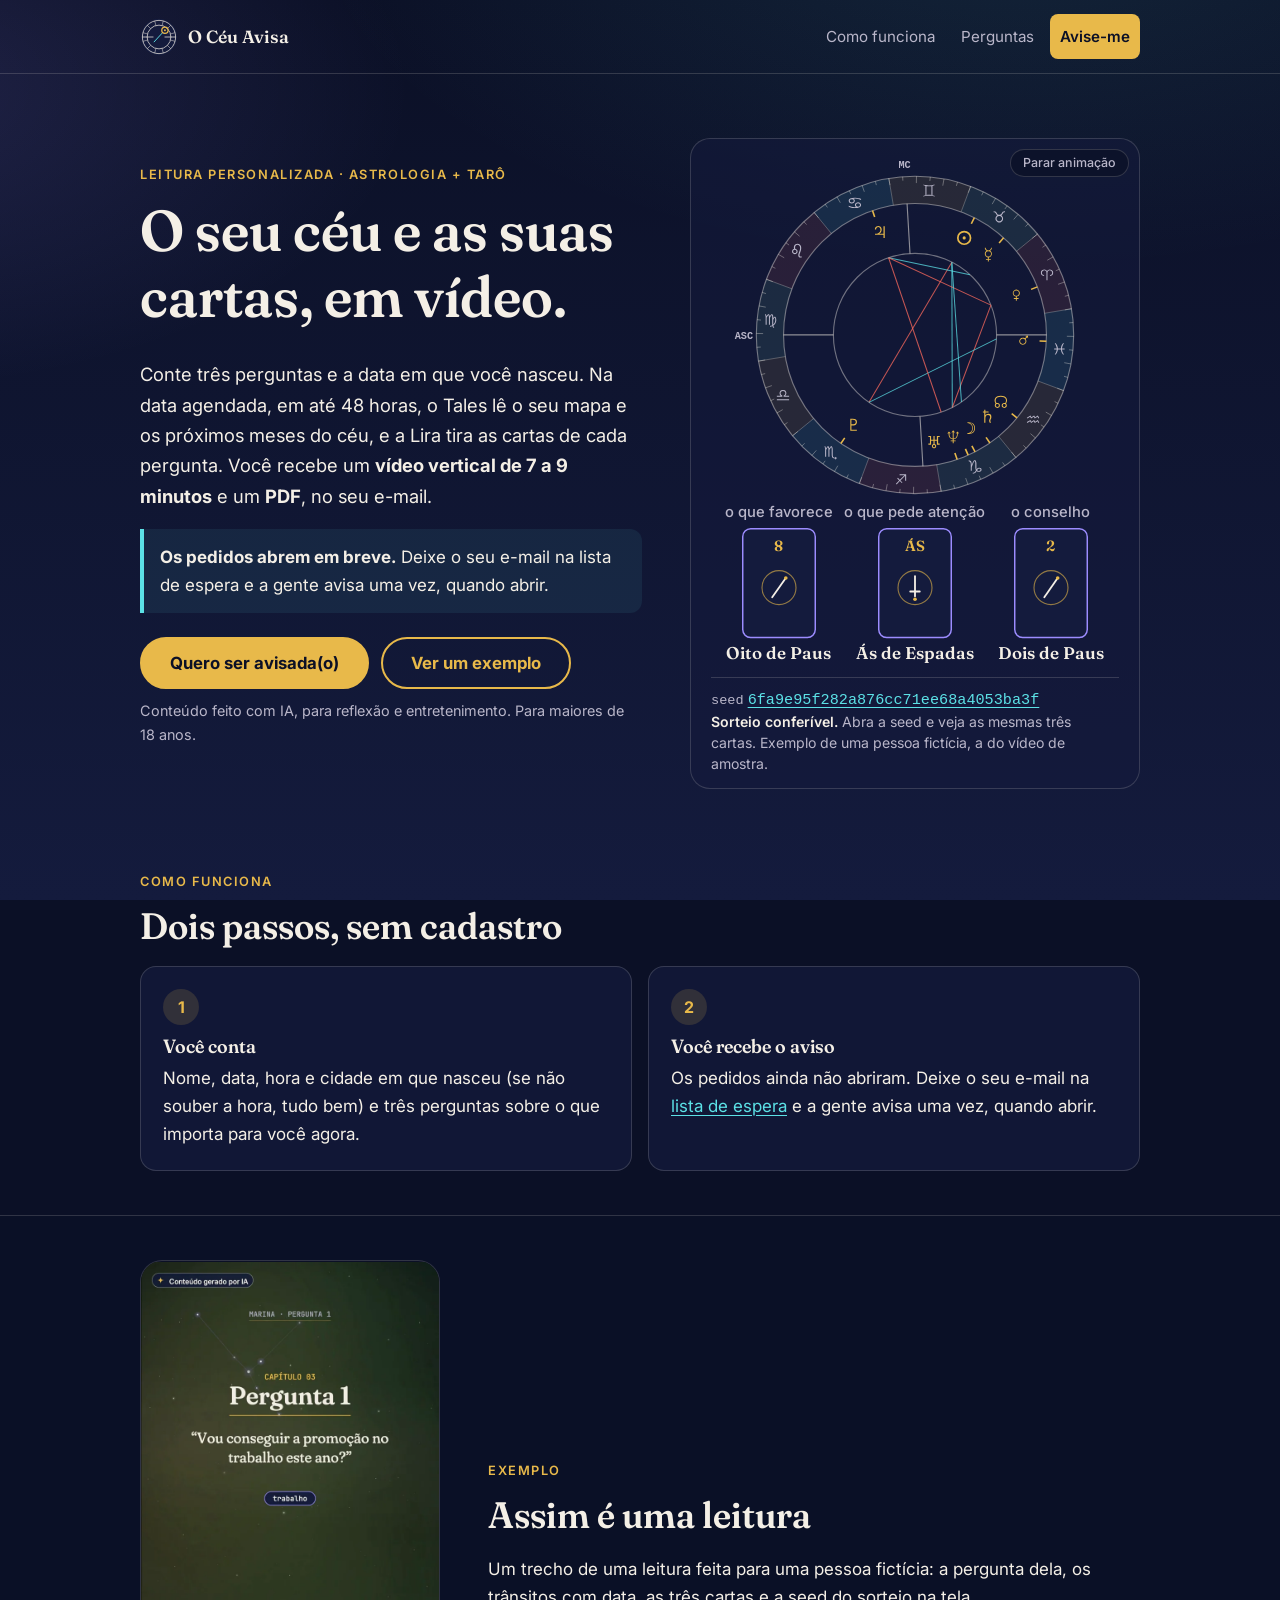
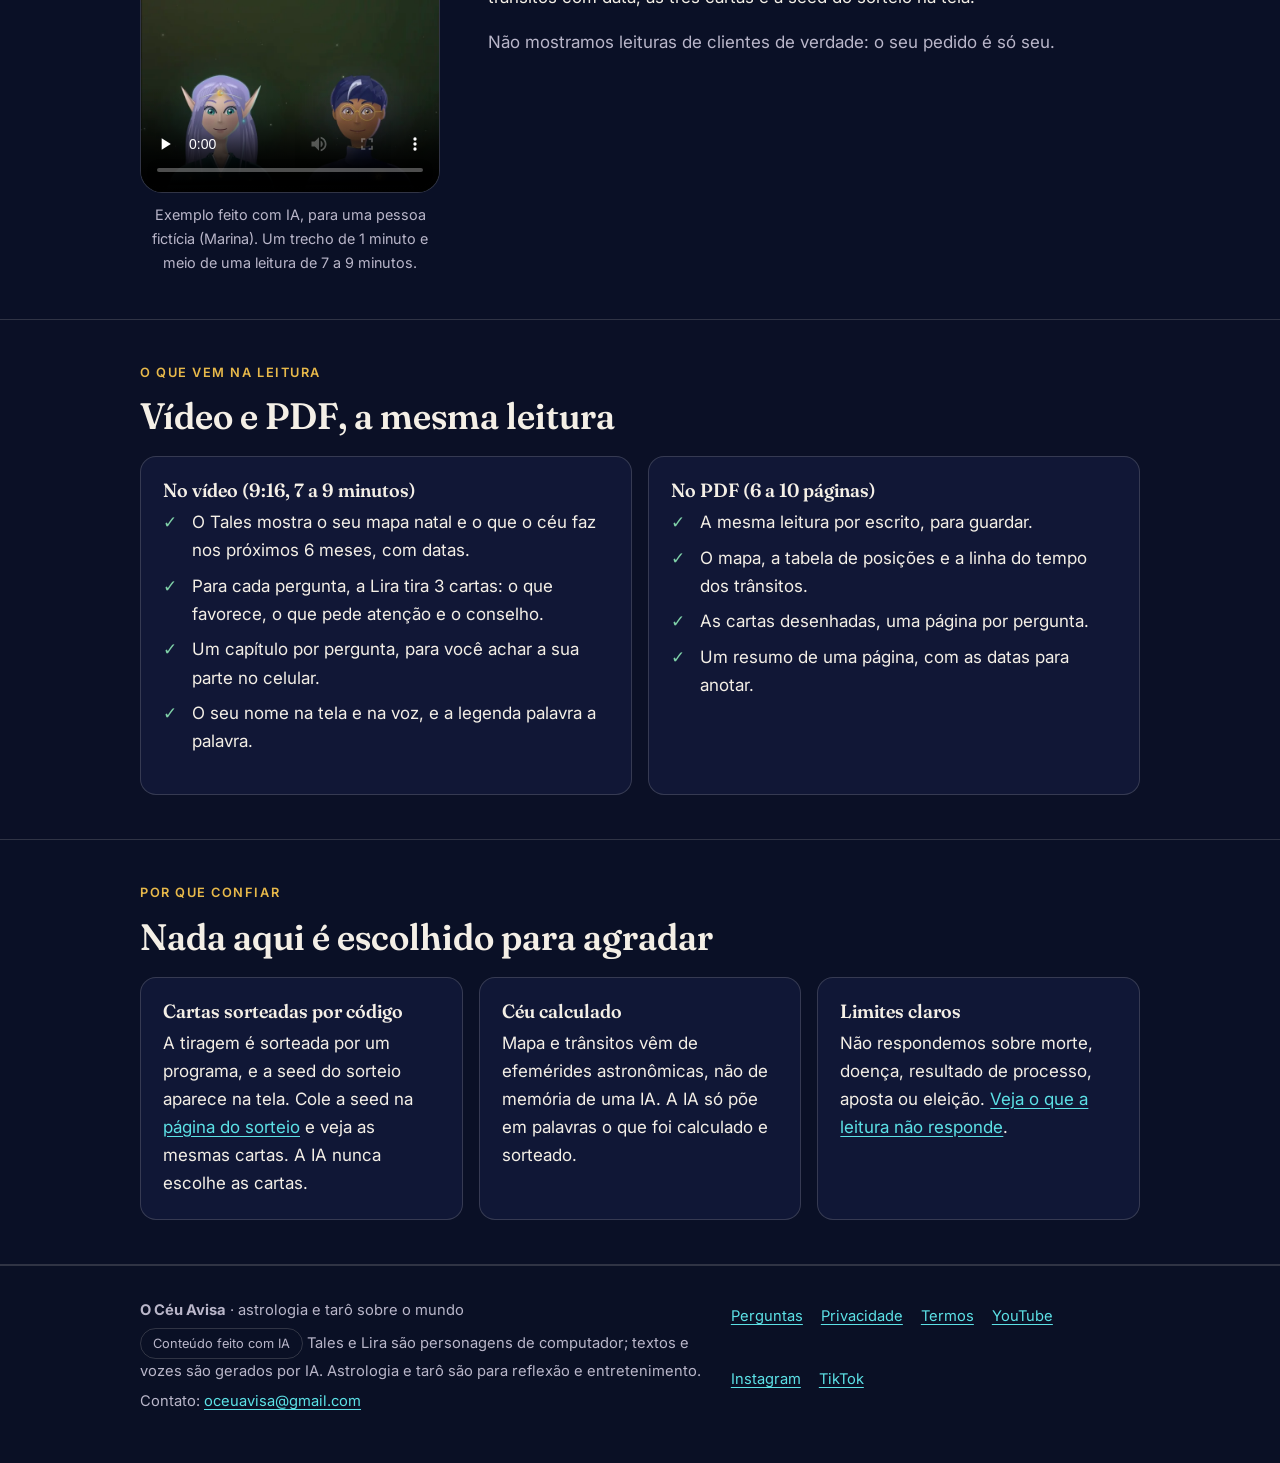
==== commit dcf9eb29: "Abertura animada (roda do mapa, três cartas, seed conferível) e novo ícone da marca" ====
--- a/index.html
+++ b/index.html
@@ -12,12 +12,12 @@
 <link rel="icon" href="/foto-perfil.png">
 <link rel="preload" href="/ativos/fontes/fraunces.woff2" as="font" type="font/woff2" crossorigin>
 <script src="/ativos/config.js"></script>
-<link rel="stylesheet" href="/ativos/site.css?v=20261112b">
+<link rel="stylesheet" href="/ativos/site.css?v=20261113a">
 </head>
 <body>
 <a class="pular" href="#conteudo">Ir para o conteúdo</a>
 <header class="topo"><div class="wrap">
-  <a class="marca" href="/"><img src="/ativos/dupla.webp" width="38" height="38" alt="">O Céu Avisa</a>
+  <a class="marca" href="/"><img src="/ativos/marca.svg" width="38" height="38" alt="">O Céu Avisa</a>
   <nav aria-label="Principal">
     <a class="opc" href="/#como-funciona">Como funciona</a>
     <a class="opc" href="/perguntas/">Perguntas</a>
@@ -27,7 +27,7 @@
 </div></header>
 <main id="conteudo">
 
-<section class="hero"><div class="wrap">
+<section class="hero com-abertura"><div class="wrap">
   <div>
     <span class="sobre">Leitura personalizada · astrologia + tarô</span>
     <h1>O seu céu e as suas cartas, em vídeo.</h1>
@@ -42,7 +42,15 @@
     </div>
     <p class="pequeno suave">Conteúdo feito com IA, para reflexão e entretenimento. Para maiores de 18 anos.</p>
   </div>
-  <div class="dupla"><img src="/ativos/dupla-grande.webp" width="600" height="600" alt="Tales e Lira, os dois apresentadores do canal, desenhados em estilo ilustrado, diante de um céu estrelado"></div>
+<!-- abertura:inicio (gerado por ferramentas/site/gerar_abertura.py; não editar à mão) -->
+<style>.abertura{margin:0;position:relative;background:rgba(20,27,61,.55);border:1px solid var(--borda);border-radius:20px;padding:18px 20px 14px}.abertura>svg{display:block;width:100%;height:auto}.abertura .aro{fill:none;stroke:rgba(244,239,230,.42);stroke-width:1}.abertura .regua{stroke:rgba(244,239,230,.38);stroke-width:.8}.abertura .div{stroke:rgba(244,239,230,.3);stroke-width:.8}.abertura .gs{fill:#B9B6C9}.abertura .gp{fill:#E8B94A}.abertura .sol{fill:none;stroke:#E8B94A;stroke-width:1.5}.abertura .pos{stroke:#E8B94A;stroke-width:1.4}.abertura .eixo{stroke:rgba(244,239,230,.55);stroke-width:1}.abertura .rot-eixo{font:600 9px ui-monospace,Menlo,monospace;fill:#B9B6C9;text-anchor:middle}.abertura .asp-h{stroke:#5CE1E6;stroke-width:.9;stroke-opacity:.75}.abertura .asp-t{stroke:#FF6B5E;stroke-width:.9;stroke-opacity:.75}.abertura .carta{fill:#141B3D;stroke:#9C8CFF;stroke-width:1.3}.abertura .moldura{fill:none;stroke:rgba(156,140,255,.45);stroke-width:.8}.abertura .medalha{fill:none;stroke:rgba(232,185,74,.6);stroke-width:1}.abertura .nai{stroke:#F4EFE6;stroke-width:1.6;stroke-linecap:round;fill:none}.abertura .nai-p{fill:#E8B94A}.abertura .rank{font:600 13px var(--serif);fill:#E8B94A;text-anchor:middle}.abertura .rot-pos{font:500 13px var(--sans);fill:#B9B6C9;text-anchor:middle}.abertura .nome{font:600 15px var(--serif);fill:#F4EFE6;text-anchor:middle}.abertura .pl{transform-box:view-box;transform-origin:50% 50%}.abertura .verso,.abertura .frente{transform-box:fill-box;transform-origin:50% 50%}.abertura .verso{opacity:0}.abertura .seed{margin:12px 0 0;padding-top:10px;border-top:1px solid var(--borda);font-size:.88rem;line-height:1.5;color:var(--suave)}.abertura .seed a{font:500 .95rem/1.4 ui-monospace,Menlo,monospace;color:var(--ciano);display:inline-block;word-break:break-all}.abertura .rot-seed{font:500 .85rem ui-monospace,Menlo,monospace;color:var(--suave)}.abertura .seed strong{color:var(--marfim);font-weight:600}.abertura .parar-chk{position:absolute;opacity:0;width:1px;height:1px;margin:0}.abertura .parar{display:none;position:absolute;top:10px;right:10px;font-size:.78rem;line-height:1.4;color:var(--suave);border:1px solid var(--borda);border-radius:999px;padding:4px 12px;cursor:pointer;background:rgba(11,16,38,.7);margin:0;font-weight:500}.abertura .parar:hover{color:var(--marfim)}.abertura .parar-chk:focus-visible~.parar{outline:3px solid var(--ouro);outline-offset:2px}.abertura .parar .retomar,.abertura .parar-chk:checked~.parar .pausa{display:none}.abertura .parar-chk:checked~.parar .retomar{display:inline}@media(max-width:520px){.abertura{padding:12px 10px 12px;border-radius:16px}}@media(prefers-reduced-motion:no-preference){@keyframes s0{0%,10%{opacity:0}13.5%,100%{opacity:1}}@keyframes s1{0%,10.7%{opacity:0}14.2%,100%{opacity:1}}@keyframes s2{0%,11.4%{opacity:0}14.9%,100%{opacity:1}}@keyframes s3{0%,12.1%{opacity:0}15.6%,100%{opacity:1}}@keyframes s4{0%,12.8%{opacity:0}16.3%,100%{opacity:1}}@keyframes s5{0%,13.5%{opacity:0}17%,100%{opacity:1}}@keyframes s6{0%,14.2%{opacity:0}17.7%,100%{opacity:1}}@keyframes s7{0%,14.9%{opacity:0}18.4%,100%{opacity:1}}@keyframes s8{0%,15.6%{opacity:0}19.1%,100%{opacity:1}}@keyframes s9{0%,16.3%{opacity:0}19.8%,100%{opacity:1}}@keyframes s10{0%,17%{opacity:0}20.5%,100%{opacity:1}}@keyframes s11{0%,17.7%{opacity:0}21.2%,100%{opacity:1}}@keyframes reg{0%,9%{opacity:0}15%,100%{opacity:1}}@keyframes c0{0%,1.5%{stroke-dasharray:880;stroke-dashoffset:880}11.5%,100%{stroke-dasharray:880;stroke-dashoffset:0}}@keyframes c1{0%,3.3%{stroke-dasharray:729;stroke-dashoffset:729}13.3%,100%{stroke-dasharray:729;stroke-dashoffset:0}}@keyframes c2{0%,5.1%{stroke-dasharray:452;stroke-dashoffset:452}15.1%,100%{stroke-dasharray:452;stroke-dashoffset:0}}@keyframes e0t{0%,32%{opacity:0}35%,100%{opacity:1}}@keyframes e0{0%,32%{stroke-dasharray:44;stroke-dashoffset:44}38%,100%{stroke-dasharray:44;stroke-dashoffset:0}}@keyframes e1t{0%,32%{opacity:0}35%,100%{opacity:1}}@keyframes e1{0%,32%{stroke-dasharray:44;stroke-dashoffset:44}38%,100%{stroke-dasharray:44;stroke-dashoffset:0}}@keyframes a0{0%,35%{stroke-dasharray:128;stroke-dashoffset:128}41%,100%{stroke-dasharray:128;stroke-dashoffset:0}}@keyframes a1{0%,35.7%{stroke-dasharray:144;stroke-dashoffset:144}41.7%,100%{stroke-dasharray:144;stroke-dashoffset:0}}@keyframes a2{0%,36.4%{stroke-dasharray:97;stroke-dashoffset:97}42.4%,100%{stroke-dasharray:97;stroke-dashoffset:0}}@keyframes a3{0%,37.1%{stroke-dasharray:73;stroke-dashoffset:73}43.1%,100%{stroke-dasharray:73;stroke-dashoffset:0}}@keyframes a4{0%,37.8%{stroke-dasharray:100;stroke-dashoffset:100}43.8%,100%{stroke-dasharray:100;stroke-dashoffset:0}}@keyframes a5{0%,38.5%{stroke-dasharray:126;stroke-dashoffset:126}44.5%,100%{stroke-dasharray:126;stroke-dashoffset:0}}@keyframes a6{0%,39.2%{stroke-dasharray:144;stroke-dashoffset:144}45.2%,100%{stroke-dasharray:144;stroke-dashoffset:0}}@keyframes a7{0%,39.9%{stroke-dasharray:124;stroke-dashoffset:124}45.9%,100%{stroke-dasharray:124;stroke-dashoffset:0}}@keyframes p0{0%,20%{opacity:0;transform:rotate(-28deg)}26%,100%{opacity:1;transform:rotate(0)}}@keyframes p1{0%,21.1%{opacity:0;transform:rotate(-28deg)}27.1%,100%{opacity:1;transform:rotate(0)}}@keyframes p2{0%,22.2%{opacity:0;transform:rotate(-28deg)}28.2%,100%{opacity:1;transform:rotate(0)}}@keyframes p3{0%,23.3%{opacity:0;transform:rotate(-28deg)}29.3%,100%{opacity:1;transform:rotate(0)}}@keyframes p4{0%,24.4%{opacity:0;transform:rotate(-28deg)}30.4%,100%{opacity:1;transform:rotate(0)}}@keyframes p5{0%,25.5%{opacity:0;transform:rotate(-28deg)}31.5%,100%{opacity:1;transform:rotate(0)}}@keyframes p6{0%,26.6%{opacity:0;transform:rotate(-28deg)}32.6%,100%{opacity:1;transform:rotate(0)}}@keyframes p7{0%,27.7%{opacity:0;transform:rotate(-28deg)}33.7%,100%{opacity:1;transform:rotate(0)}}@keyframes p8{0%,28.8%{opacity:0;transform:rotate(-28deg)}34.8%,100%{opacity:1;transform:rotate(0)}}@keyframes p9{0%,29.9%{opacity:0;transform:rotate(-28deg)}35.9%,100%{opacity:1;transform:rotate(0)}}@keyframes p10{0%,31%{opacity:0;transform:rotate(-28deg)}37%,100%{opacity:1;transform:rotate(0)}}@keyframes k0v{0%,44%{transform:scaleX(1);opacity:1}46%{transform:scaleX(0);opacity:1}46.1%,100%{opacity:0}}@keyframes k0f{0%,46%{transform:scaleX(0)}48.2%,100%{transform:scaleX(1)}}@keyframes r0{0%,44%{opacity:0}47%,100%{opacity:1}}@keyframes d0{0%,39%{opacity:0;transform:translateY(8px)}43%,100%{opacity:1;transform:translateY(0)}}@keyframes n0{0%,47.5%{opacity:0}50.5%,100%{opacity:1}}@keyframes k1v{0%,51.2%{transform:scaleX(1);opacity:1}53.2%{transform:scaleX(0);opacity:1}53.3%,100%{opacity:0}}@keyframes k1f{0%,53.2%{transform:scaleX(0)}55.4%,100%{transform:scaleX(1)}}@keyframes r1{0%,51.2%{opacity:0}54.2%,100%{opacity:1}}@keyframes d1{0%,39.8%{opacity:0;transform:translateY(8px)}43.8%,100%{opacity:1;transform:translateY(0)}}@keyframes n1{0%,54.7%{opacity:0}57.7%,100%{opacity:1}}@keyframes k2v{0%,58.4%{transform:scaleX(1);opacity:1}60.4%{transform:scaleX(0);opacity:1}60.5%,100%{opacity:0}}@keyframes k2f{0%,60.4%{transform:scaleX(0)}62.6%,100%{transform:scaleX(1)}}@keyframes r2{0%,58.4%{opacity:0}61.4%,100%{opacity:1}}@keyframes d2{0%,40.6%{opacity:0;transform:translateY(8px)}44.6%,100%{opacity:1;transform:translateY(0)}}@keyframes n2{0%,61.9%{opacity:0}64.9%,100%{opacity:1}}@keyframes sd{0%,63.5%{opacity:0}66%,100%{opacity:1}}@keyframes sl{0%,64.5%{clip-path:inset(0 100% 0 0);animation-timing-function:steps(32,end)}73.5%,100%{clip-path:inset(0 0 0 0)}}@keyframes sc{0%,74%{opacity:0}78%,100%{opacity:1}}.a,.anim-ciclo{animation:10s cubic-bezier(.2,.7,.2,1) infinite}.s0{animation-name:s0}.s1{animation-name:s1}.s2{animation-name:s2}.s3{animation-name:s3}.s4{animation-name:s4}.s5{animation-name:s5}.s6{animation-name:s6}.s7{animation-name:s7}.s8{animation-name:s8}.s9{animation-name:s9}.s10{animation-name:s10}.s11{animation-name:s11}.reg{animation-name:reg}.c0{animation-name:c0}.c1{animation-name:c1}.c2{animation-name:c2}.e0t{animation-name:e0t}.e0{animation-name:e0}.e1t{animation-name:e1t}.e1{animation-name:e1}.a0{animation-name:a0}.a1{animation-name:a1}.a2{animation-name:a2}.a3{animation-name:a3}.a4{animation-name:a4}.a5{animation-name:a5}.a6{animation-name:a6}.a7{animation-name:a7}.p0{animation-name:p0}.p1{animation-name:p1}.p2{animation-name:p2}.p3{animation-name:p3}.p4{animation-name:p4}.p5{animation-name:p5}.p6{animation-name:p6}.p7{animation-name:p7}.p8{animation-name:p8}.p9{animation-name:p9}.p10{animation-name:p10}.k0v{animation-name:k0v;animation-timing-function:ease-in}.k0f{animation-name:k0f;animation-timing-function:ease-out}.r0{animation-name:r0}.d0{animation-name:d0}.n0{animation-name:n0}.k1v{animation-name:k1v;animation-timing-function:ease-in}.k1f{animation-name:k1f;animation-timing-function:ease-out}.r1{animation-name:r1}.d1{animation-name:d1}.n1{animation-name:n1}.k2v{animation-name:k2v;animation-timing-function:ease-in}.k2f{animation-name:k2f;animation-timing-function:ease-out}.r2{animation-name:r2}.d2{animation-name:d2}.n2{animation-name:n2}.sd{animation-name:sd}.sl{animation-name:sl}.sc{animation-name:sc}@keyframes ciclo{0%{opacity:0}2.5%,93.5%{opacity:1}98.5%,100%{opacity:0}}.abertura .anim-ciclo{animation-name:ciclo;animation-timing-function:linear}.abertura .parar{display:block}.abertura .parar-chk:checked~* *,.abertura .parar-chk:checked~*{animation:none!important}}</style>
+<figure class="abertura">
+<input type="checkbox" id="parar-anim" class="parar-chk">
+<svg class="anim-ciclo" viewBox="0 0 360 448" role="img" aria-labelledby="ab-t ab-d" focusable="false"><title id="ab-t">Exemplo de leitura: o mapa e as cartas de uma pessoa fictícia</title><desc id="ab-d">A roda do mapa de nascimento, com os doze signos e os planetas nas posições calculadas (Sol em Touro, Lua em Capricórnio, Ascendente em Virgem), e as três cartas que a seed do sorteio tira: Oito de Paus no que favorece, Ás de Espadas no que pede atenção e Dois de Paus no conselho.</desc><svg x="0" y="0" width="360" height="304" viewBox="-180 -157 360 304" overflow="visible"><g class="a s0"><path d="M138.1 -23.1A140 140 0 0 0 108.1 -89L89.5 -73.8A116 116 0 0 1 114.4 -19.1Z" fill="#FF6B5E" fill-opacity=".1"/><path d="M114.4 -19.1L138.1 -23.1" class="div"/><path d="m116-48.3l0-6.4q0-1.1-.5-1.7q-.5-.6-1.5-.6q-.5 0-1 .3q-.4.3-.7.8q-.3.5-.3 1.1q0 .5.2 1q.3.4.8.7q.4.2.9.2l0 .8q-.8 0-1.5-.4q-.6-.3-1-.9q-.3-.6-.3-1.4q0-.9.3-1.6q.4-.6 1.1-1q.7-.3 1.5-.3q1 0 1.6.4q.6.4.9 1.3q.3-.9.9-1.3q.6-.4 1.6-.4q.8 0 1.4.3q.7.4 1.1 1q.4.7.4 1.6q0 .8-.3 1.4q-.4.6-1 .9q-.7.4-1.5.4l0-.8q.5 0 .9-.2q.5-.3.8-.7q.2-.5.2-1q0-.6-.3-1.1q-.3-.5-.7-.8q-.5-.3-1-.3q-1 0-1.5.6q-.6.7-.6 1.7l0 6.4z" class="gs"/></g><g class="a s1"><path d="M108.1 -89A140 140 0 0 0 49.1 -131.1L40.7 -108.6A116 116 0 0 1 89.5 -73.8Z" fill="#7FD1A8" fill-opacity=".1"/><path d="M89.5 -73.8L108.1 -89" class="div"/><path d="m74.4-99.3q-.7 0-1.3-.2q-.6-.3-1.1-.7q-.5-.5-.8-1.1q-.2-.6-.2-1.3q0-.6.2-1.2q.2-.5.6-1q.4-.4.9-.7q-.5-.3-.8-.7q-.3-.3-.5-.8q-.3-.6-.6-.8q-.2-.3-.6-.4q-.3-.1-.8-.1l0-.8q.6 0 1.1.1q.5 0 .9.4q.1.2.3.4q.1.2.3.5q.2.5.6.9q.3.4.7.6q.5.2 1.1.2q.5 0 1-.2q.5-.2.8-.7q.2-.2.4-.4q.1-.2.2-.4q.2-.5.6-.9q.4-.4.9-.4q.3-.1.5-.1q.3 0 .6 0l0 .8q-.6 0-.9.1q-.3.1-.5.4q-.3.2-.6.8q-.2.4-.6.8q-.3.4-.8.7q.6.3.9.7q.4.5.6 1q.2.6.2 1.2q0 .7-.2 1.3q-.3.6-.7 1.1q-.5.4-1.1.7q-.6.2-1.3.2zm0-.9q.6 0 1.1-.4q.6-.3.9-.9q.4-.5.4-1.1q0-.7-.4-1.2q-.3-.6-.9-.9q-.5-.3-1.1-.3q-.7 0-1.2.3q-.6.3-.9.9q-.3.5-.3 1.2q0 .6.3 1.1q.3.6.9.9q.5.4 1.2.4z" class="gs"/></g><g class="a s2"><path d="M49.1 -131.1A140 140 0 0 0 -23.1 -138.1L-19.1 -114.4A116 116 0 0 1 40.7 -108.6Z" fill="#E8B94A" fill-opacity=".1"/><path d="M40.7 -108.6L49.1 -131.1" class="div"/><path d="m7.5-122l0-.8q.4-.2.9-.3q.4-.1.8-.2l0-8.2q-.5-.1-1-.3q-.4-.1-.7-.2l0-.8q1 .4 2.2.6q1.2.3 2.6.3q2.8 0 4.9-.9l0 .8q-.8.3-1.8.5l0 8.2q.5.1.9.2q.4.1.9.3l0 .8q-1.2-.5-2.4-.7q-1.1-.2-2.5-.2q-1.3 0-2.5.2q-1.2.2-2.3.7zm2.6-1.5q.6-.1 1.1-.2q.5 0 1.1 0q.6 0 1.1 0q.6.1 1.1.2l0-7.8q-.5.1-1.1.2q-.5 0-1.1 0q-.5 0-1.1 0q-.5-.1-1.1-.2z" class="gs"/></g><g class="a s3"><path d="M-23.1 -138.1A140 140 0 0 0 -89 -108.1L-73.8 -89.5A116 116 0 0 1 -19.1 -114.4Z" fill="#5CE1E6" fill-opacity=".1"/><path d="M-19.1 -114.4L-23.1 -138.1" class="div"/><path d="m-55.8-116q-1.2 0-2-.7q-.7-.6-.7-1.6q0-.7.3-1.2q.3-.6 1-.9q.7-.4 1.7-.5q1.1-.2 2.6-.2q.9 0 1.9.2q.9.1 1.8.4q.9.2 1.6.5l0 .9q-1.1-.6-2.5-.9q-1.4-.3-2.8-.3q-.5 0-.9.1q-.3 0-.6.1q.6.1.9.6q.4.4.4 1.2q0 1-.8 1.6q-.7.7-1.9.7zm2.6 4.1q-.7 0-1.4-.1q-.8 0-1.5-.2q-.7-.2-1.4-.4q-.6-.2-1-.4l0-.9q1.2.6 2.5.9q1.4.3 2.8.3q.5 0 .9-.1q.4 0 .6-.1q-.5 0-.9-.5q-.4-.5-.4-1.3q0-.7.4-1.2q.3-.5.9-.8q.6-.3 1.4-.3q1.3 0 2 .7q.7.6.7 1.6q0 .7-.3 1.2q-.3.6-1 .9q-.6.4-1.7.5q-1.1.2-2.6.2zm-2.6-4.9q.8 0 1.3-.4q.4-.4.4-1.1q0-.7-.4-1.1q-.5-.4-1.3-.4q-.8 0-1.2.4q-.5.4-.5 1.1q0 .7.5 1.1q.4.4 1.2.4zm5.5 3.6q.8 0 1.3-.4q.4-.4.4-1.1q0-.7-.4-1.1q-.5-.4-1.3-.4q-.8 0-1.2.4q-.5.4-.5 1.1q0 .7.5 1.1q.5.4 1.2.4z" class="gs"/></g><g class="a s4"><path d="M-89 -108.1A140 140 0 0 0 -131.1 -49.1L-108.6 -40.7A116 116 0 0 1 -73.8 -89.5Z" fill="#FF6B5E" fill-opacity=".1"/><path d="M-73.8 -89.5L-89 -108.1" class="div"/><path d="m-101.1-68.3q-.8 0-1.4-.5q-.5-.6-.5-1.5q0-.6.2-1.4q.3-.7.6-1.6q.4-.9.6-1.8q.2-.8.2-1.6q0-.9-.3-1.5q-.3-.7-.8-1q-.5-.4-1.2-.4q-1 0-1.5.7q-.6.6-.6 1.8q0 .2 0 .5q0 .3.1.5q.6.1 1 .4q.5.4.8.9q.3.5.3 1.1q0 .7-.3 1.2q-.4.6-.9.9q-.6.4-1.2.4q-.7 0-1.2-.4q-.6-.3-1-.9q-.3-.5-.3-1.2q0-.5.3-1q.2-.5.6-.9q.4-.3.9-.4q-.1-.3-.1-.5q-.1-.3-.1-.6q0-1 .4-1.7q.5-.8 1.2-1.2q.7-.5 1.7-.5q.9 0 1.6.5q.8.5 1.2 1.3q.4.8.4 2q0 .5-.1 1.1q0 .6-.3 1.3q-.2.7-.6 1.7q-.2.7-.4 1.3q-.1.5-.1.9q0 .6.2.9q.3.2.8.2q.2 0 .3 0q.2-.1.4-.1l.3.8q-.3.2-.6.3q-.3 0-.6 0zm-4.9-3.9q.3 0 .7-.2q.3-.2.5-.5q.2-.4.2-.8q0-.4-.2-.7q-.2-.3-.5-.5q-.4-.2-.7-.2q-.4 0-.8.2q-.3.2-.5.5q-.2.3-.2.7q0 .4.2.8q.2.3.5.5q.4.2.8.2z" class="gs"/></g><g class="a s5"><path d="M-131.1 -49.1A140 140 0 0 0 -138.1 23.1L-114.4 19.1A116 116 0 0 1 -108.6 -40.7Z" fill="#7FD1A8" fill-opacity=".1"/><path d="M-108.6 -40.7L-131.1 -49.1" class="div"/><path d="m-125.1-6.3q-.2-.2-.4-.6q-.2-.4-.3-.9q-.5.2-1 .4q-.5.2-1 .3l0-.9q.5 0 1-.2q.4-.2.9-.4q-.1-.3-.1-.5q0-.2 0-.4l0-6.4q0-.5-.1-1q-.1-.5-.3-.7q-.1.1-.3.4q-.2.2-.4.5q-.2.3-.4.7q-.2.3-.3.6q-.2.2-.2.4l0 6l-.9 0l0-6.7q0-.5-.1-1q-.1-.5-.3-.9q-.1.1-.3.4q-.2.2-.4.5q-.2.3-.4.7q-.2.3-.4.6q-.1.2-.1.4l0 6l-.9 0l0-6.8q0-.4-.1-.7q0-.4-.2-.9q-.1-.4-.3-.9l.7 0q.2.3.4.7q.2.5.3 1.1q.1-.2.3-.5q.3-.4.6-.8q.3-.3.5-.5l.8 0q.2.3.4.9q.2.5.3.9q.1-.2.3-.5q.3-.4.6-.8q.3-.3.5-.5l.8 0q.5.6.7 1.2q.1.6.1 1.2l0 1.1q.2-.3.5-.7q.3-.4.6-.6l.7 0q.4.4.6 1.2q.3.8.3 1.8q0 .9-.3 1.8q-.3.9-.8 1.6q-.6.8-1.5 1.4q.1.5.3 1q.2.5.6 1zm0-3q.6-.5 1-1.1q.4-.6.6-1.3q.2-.6.2-1.4q0-.8-.1-1.3q-.1-.6-.4-1q-.1.1-.3.3q-.2.3-.4.6q-.2.3-.3.6q-.2.3-.3.5z" class="gs"/></g><g class="a s6"><path d="M-138.1 23.1A140 140 0 0 0 -108.1 89L-89.5 73.8A116 116 0 0 1 -114.4 19.1Z" fill="#E8B94A" fill-opacity=".1"/><path d="M-114.4 19.1L-138.1 23.1" class="div"/><path d="m-121.9 54.5l0-.9l3.4 0q-.5-.4-.7-.9q-.3-.6-.3-1.2q0-.8.4-1.5q.4-.7 1.1-1.1q.7-.4 1.5-.4q.9 0 1.6.4q.6.4 1 1.1q.4.7.4 1.5q0 .5-.3 1.1q-.2.6-.7 1l3.4 0l0 .9l-4.8 0l0-1q.5-.1.8-.4q.3-.3.5-.8q.2-.4.2-.8q0-.6-.3-1.1q-.2-.5-.7-.8q-.5-.2-1.1-.2q-.6 0-1.1.2q-.5.3-.7.8q-.3.5-.3 1.1q0 .4.2.8q.2.5.6.8q.3.3.7.4l0 1zm0 3.1l0-.9l10.8 0l0 .9z" class="gs"/></g><g class="a s7"><path d="M-108.1 89A140 140 0 0 0 -49.1 131.1L-40.7 108.6A116 116 0 0 1 -89.5 73.8Z" fill="#5CE1E6" fill-opacity=".1"/><path d="M-89.5 73.8L-108.1 89" class="div"/><path d="m-70.6 110.1l.2-1l-.5 0q-1 0-1.6-.4q-.5-.4-.7-1.2q-.3-.8-.3-2.2l0-4.6q0-.5-.1-1q-.1-.5-.3-.7q-.1.1-.3.3q-.2.3-.4.6q-.2.3-.4.7q-.2.3-.3.6q-.2.2-.2.4l0 6l-.9 0l0-6.7q0-.5-.1-1q-.1-.5-.3-.9q-.2.1-.4.4q-.3.4-.6.8q-.2.4-.4.8q-.2.4-.2.6l0 6l-.9 0l0-6.8q0-.4-.1-.7q-.1-.4-.2-.9q-.1-.4-.3-.9l.7 0q.2.3.4.7q.1.5.3 1.1q.1-.2.3-.5q.3-.4.6-.8q.3-.3.5-.5l.8 0q.2.3.4.9q.2.5.3.9q.1-.2.4-.5q.2-.4.5-.8q.3-.3.5-.5l.8 0q.4.6.6 1.2q.2.6.2 1.2l0 4.6q0 1.1.2 1.8q.1.7.5.9q.4.3 1 .3l.5 0l-.2-.9l1.8 1.3z" class="gs"/></g><g class="a s8"><path d="M-49.1 131.1A140 140 0 0 0 23.1 138.1L19.1 114.4A116 116 0 0 1 -40.7 108.6Z" fill="#FF6B5E" fill-opacity=".1"/><path d="M-40.7 108.6L-49.1 131.1" class="div"/><path d="m-16.2 131.9l-.6-.6l2.8-2.9l-1.7-1.7l.6-.6l1.7 1.7l4.1-4l-4.3 0l0-.9l5.5 0l.3.3l0 5.4l-.9 0l0-4.3l-4.1 4.1l1.7 1.8l-.5.5l-1.8-1.7z" class="gs"/></g><g class="a s9"><path d="M23.1 138.1A140 140 0 0 0 89 108.1L73.8 89.5A116 116 0 0 1 19.1 114.4Z" fill="#7FD1A8" fill-opacity=".1"/><path d="M19.1 114.4L23.1 138.1" class="div"/><path d="m51 122.4l0-.7q.6 0 1.1-.2q.5-.3.9-.8q.4-.5.8-1.3q-.3-.5-.4-1.2q-.2-.7-.2-1.4l0-3.6q0-.6-.1-1q-.1-.5-.5-.9q-.2.1-.5.5q-.2.5-.5 1q-.2.6-.5 1.2q-.3.6-.5 1.2q-.2.7-.4 1.2q-.1.5-.1.8l0 2.7l-.9 0l0-4.7q0-.9 0-1.4q-.1-.6-.2-1q-.2-.7-.6-1q-.4-.4-1-.4l0-.8q.9 0 1.5.4q.6.4.9 1.3q.3.9.3 2.3l0 0q.1-.4.4-1q.2-.7.5-1.3q.4-.6.7-1.1q.3-.4.4-.6l1.2 0q.2.3.4.7q.2.4.3.9q.2.4.2.7l0 3.8q0 .7 0 1.1q.1.4.2.7q.5-.8 1.1-1q.5-.3 1.2-.3q.9 0 1.5.5q.5.4.5 1.2q0 .9-.7 1.4q-.6.5-1.6.5q-.6 0-1.1-.1q-.4-.2-.9-.7q-.3.8-.9 1.3q-.5.5-1.1.8q-.7.3-1.4.3zm5.4-2.4q.7 0 1.1-.3q.3-.3.3-.8q0-.4-.3-.7q-.3-.3-.8-.3q-.4 0-.7.2q-.3.1-.6.4q-.3.3-.6.8q.3.2.7.5q.5.2.9.2z" class="gs"/></g><g class="a s10"><path d="M89 108.1A140 140 0 0 0 131.1 49.1L108.6 40.7A116 116 0 0 1 73.8 89.5Z" fill="#E8B94A" fill-opacity=".1"/><path d="M73.8 89.5L89 108.1" class="div"/><path d="m99.1 73.8l-.4-.8l3.2-1.9l.8 1.5l2.4-1.5l.9 1.5l2.4-1.5l1.2 2.2l-.7.5l-.8-1.6l-2.4 1.6l-.9-1.6l-2.4 1.6l-.8-1.6zm0 3.9l-.4-.8l3.2-1.9l.8 1.5l2.4-1.5l.9 1.5l2.4-1.5l1.2 2.2l-.7.5l-.8-1.6l-2.4 1.6l-.9-1.6l-2.4 1.6l-.8-1.6z" class="gs"/></g><g class="a s11"><path d="M131.1 49.1A140 140 0 0 0 138.1 -23.1L114.4 -19.1A116 116 0 0 1 108.6 40.7Z" fill="#5CE1E6" fill-opacity=".1"/><path d="M108.6 40.7L131.1 49.1" class="div"/><path d="m123.3 17.2q.8-1.1 1.2-2.2q.5-1.1.6-2.2l-2.3 0l0-.9l2.3 0q-.1-1.1-.6-2.2q-.4-1.1-1.2-2.3l.9 0q.9 1 1.3 2.2q.5 1.1.6 2.3l2.7 0q0-1.2.4-2.3q.5-1.2 1.4-2.2l.9 0q-.8 1.1-1.3 2.3q-.4 1.1-.5 2.2l2.3 0l0 .9l-2.3 0q.1 1 .5 2.2q.5 1.1 1.3 2.2l-.9 0q-.9-1-1.4-2.1q-.4-1.1-.4-2.3l-2.7 0q-.1 1.2-.6 2.3q-.4 1.1-1.3 2.1z" class="gs"/></g><path class="a reg regua" d="M138.1 -23.1L132.2 -22.1M135.6 -35L132.2 -34.1M132 -46.7L126.3 -44.7M127.4 -58L124.2 -56.6M121.9 -68.9L116.7 -65.9M115.4 -79.3L112.5 -77.3M108.1 -89L103.4 -85.2M99.9 -98.1L97.4 -95.6M91 -106.4L87.1 -101.9M81.3 -113.9L79.3 -111.1M71.1 -120.6L68.1 -115.4M60.3 -126.3L58.8 -123.2M49.1 -131.1L47 -125.5M37.5 -134.9L36.5 -131.5M25.6 -137.6L24.5 -131.7M13.5 -139.4L13.1 -135.9M1.3 -140L1.2 -134M-10.9 -139.6L-10.7 -136.1M-23.1 -138.1L-22.1 -132.2M-35 -135.6L-34.1 -132.2M-46.7 -132L-44.7 -126.3M-58 -127.4L-56.6 -124.2M-68.9 -121.9L-65.9 -116.7M-79.3 -115.4L-77.3 -112.5M-89 -108.1L-85.2 -103.4M-98.1 -99.9L-95.6 -97.4M-106.4 -91L-101.9 -87.1M-113.9 -81.3L-111.1 -79.3M-120.6 -71.1L-115.4 -68.1M-126.3 -60.3L-123.2 -58.8M-131.1 -49.1L-125.5 -47M-134.9 -37.5L-131.5 -36.5M-137.6 -25.6L-131.7 -24.5M-139.4 -13.5L-135.9 -13.1M-140 -1.3L-134 -1.2M-139.6 10.9L-136.1 10.7M-138.1 23.1L-132.2 22.1M-135.6 35L-132.2 34.1M-132 46.7L-126.3 44.7M-127.4 58L-124.2 56.6M-121.9 68.9L-116.7 65.9M-115.4 79.3L-112.5 77.3M-108.1 89L-103.4 85.2M-99.9 98.1L-97.4 95.6M-91 106.4L-87.1 101.9M-81.3 113.9L-79.3 111.1M-71.1 120.6L-68.1 115.4M-60.3 126.3L-58.8 123.2M-49.1 131.1L-47 125.5M-37.5 134.9L-36.5 131.5M-25.6 137.6L-24.5 131.7M-13.5 139.4L-13.1 135.9M-1.3 140L-1.2 134M10.9 139.6L10.7 136.1M23.1 138.1L22.1 132.2M35 135.6L34.1 132.2M46.7 132L44.7 126.3M58 127.4L56.6 124.2M68.9 121.9L65.9 116.7M79.3 115.4L77.3 112.5M89 108.1L85.2 103.4M98.1 99.9L95.6 97.4M106.4 91L101.9 87.1M113.9 81.3L111.1 79.3M120.6 71.1L115.4 68.1M126.3 60.3L123.2 58.8M131.1 49.1L125.5 47M134.9 37.5L131.5 36.5M137.6 25.6L131.7 24.5M139.4 13.5L135.9 13.1M140 1.3L134 1.2M139.6 -10.9L136.1 -10.7"/><circle r="140" class="aro a c0"/><circle r="116" class="aro a c1"/><circle r="72" class="aro a c2"/><g class="a e0t"><path class="eixo a e0" d="M-72 0L-116 0M72 0L116 0"/><text x="-151" y="3.5" class="rot-eixo">ASC</text></g><g class="a e1t"><path class="eixo a e1" d="M-4.4 -71.9L-7 -115.8M4.4 71.9L7 115.8"/><text x="-9.2" y="-147.2" class="rot-eixo">MC</text></g><path class="asp-h a a0" d="M32.5 -64.2L32.9 64"/><path class="asp-t a a1" d="M32.5 -64.2L-40.6 59.5"/><path class="asp-t a a2" d="M32.9 64L67 -26.3"/><path class="asp-h a a3" d="M48.5 -53.2L-23.3 -68.1"/><path class="asp-t a a4" d="M67 -26.3L-23.3 -68.1"/><path class="asp-h a a5" d="M71.9 3.5L-40.6 59.5"/><path class="asp-t a a6" d="M-23.3 -68.1L23.1 68.2"/><path class="asp-h a a7" d="M32.5 -64.2L41 59.2"/><g class="pl a p0"><path d="M-65.4 95.8L-62 90.8" class="pos"/><path d="m-57.1 84.6l0-10.7l2.1 0q2 0 2.9.7q.9.7.9 2.3q0 1-.5 1.7q-.4.7-1.3 1q-.9.3-2.3.3l-.8 0l0 3.8l4.8 0l0 .9zm1-5.7l1 0q.9 0 1.6-.2q.6-.2.9-.7q.3-.4.3-1.1q0-1-.7-1.6q-.6-.5-1.8-.5l-1.3 0z" class="gp"/></g><g class="pl a p1"><path d="M37.2 109.9L35.2 104.2" class="pos"/><path d="m16.8 100q-.5 0-.9-.2q-.5-.3-.7-.8q-.3-.4-.3-.9q0-.7.4-1.2q.4-.5 1-.6l0-3l-2.1 0l0 3.5l-2.4 0l0-1l1.4 0l0-5.7l-1.4 0l0-1l2.4 0l0 3.3l2.1 0l0-3.3l1 0l0 3.3l2 0l0-3.3l2.5 0l0 1l-1.4 0l0 5.7l1.4 0l0 1l-2.5 0l0-3.5l-2 0l0 2.9q.6.2 1 .7q.4.5.4 1.2q0 .5-.3.9q-.2.4-.6.7q-.5.3-1 .3zm0-1q.4 0 .7-.2q.3-.3.3-.7q0-.4-.3-.7q-.3-.3-.7-.3q-.4 0-.7.3q-.3.3-.3.7q0 .4.3.7q.3.2.7.2z" class="gp"/></g><g class="pl a p2"><path d="M46.9 106.1L44.5 100.6" class="pos"/><path d="m33.3 95.6l0-1.7l-1.8 0l0-.7l1.8 0l0-1.2q-1.8-.1-2.7-1.2q-1-1.2-1-3.3l0-.8l-1.2.2l1.6-1.7l1.6 1.7l-1.2-.2l0 .8q0 1.7.7 2.7q.8 1 2.2 1.1l0-5.5l-1.2.2l1.6-1.8l1.6 1.8l-1.2-.2l0 5.5q1.4-.1 2.2-1.1q.8-1 .8-2.7l0-.8l-1.2.2l1.6-1.7l1.5 1.7l-1.2-.2l0 .8q0 2.1-1 3.3q-.9 1.1-2.7 1.2l0 1.2l1.8 0l0 .7l-1.8 0l0 1.7z" class="gp"/></g><g class="pl a p3"><path d="M53 103.2L50.2 97.9" class="pos"/><path d="m47.6 87.4q-.4 0-.8 0q-.4 0-.7-.2l0-.4q1.3 0 2.3-.6q1-.6 1.6-1.6q.5-1 .5-2.4q0-1.3-.5-2.3q-.6-1-1.6-1.6q-1-.6-2.3-.6l0-.5q.7-.2 1.5-.2q1.2 0 2.2.4q1 .4 1.7 1q.7.7 1.1 1.7q.4 1 .4 2.1q0 1.6-.7 2.7q-.7 1.2-1.9 1.9q-1.2.6-2.8.6zm0-.4q1 0 1.9-.4q.8-.4 1.5-1q.6-.7 1-1.5q.3-.9.3-1.9q0-1-.3-1.9q-.4-.8-1-1.5q-.7-.6-1.5-1q-.9-.3-1.9-.3q1.1.2 1.9.9q.8.7 1.2 1.7q.4 1 .4 2.1q0 1.2-.4 2.2q-.4 1-1.2 1.7q-.8.7-1.9.9z" class="gp"/></g><g class="pl a p4"><path d="M66.1 95.3L62.7 90.4" class="pos"/><path d="m61.1 77.5l0-9.1l-1.2 0l0-.8l1.2 0l0-1.5l1 0l0 1.5l2.8 0l0 .8l-2.8 0l0 1.4q0 .3 0 .5q0 .3 0 .6l0 0q.4-.6 1-1q.7-.3 1.6-.3q1.4 0 2.1.7q.6.8.6 2.2q0 .3-.1.7q-.1.5-.3 1q-.3.5-.4.9q-.1.4-.1.6q0 .5.2 1q.2.5.4.8l-1.1 0q-.3-.3-.4-.8q-.2-.6-.2-1.1q0-.3.2-.7q.1-.4.3-.9q.2-.5.3-.9q.1-.4.1-.6q0-1.1-.5-1.5q-.4-.4-1.3-.4q-.8 0-1.3.3q-.5.3-.8 1q-.3.7-.3 1.8l0 3.8z" class="gp"/></g><g class="pl a p5"><path d="M90 73.2L85.3 69.4" class="pos"/><path d="m72.7 64.4q-.6 0-1.1-.3q-.5-.3-.8-.8q-.4-.5-.4-1.1q0-.5.2-.9q.2-.4.5-.7q-.9-1.4-.9-2.7q0-1.3.6-2.2q.7-1 2-1.5q1.2-.6 2.9-.6q1.8 0 3 .6q1.2.5 1.9 1.5q.6.9.6 2.2q0 1.3-.9 2.7q.3.3.5.7q.2.4.2.9q0 .6-.3 1.1q-.3.5-.8.8q-.5.3-1.1.3q-.6 0-1.1-.3q-.5-.3-.9-.8q-.3-.5-.3-1.1q0-.6.3-1.2q.4-.5.9-.8q.5-.2 1.1-.2q.1 0 .3 0q.2 0 .5.1q.3-.5.5-1.1q.2-.6.2-1.1q0-1-.5-1.8q-.6-.7-1.6-1.1q-1-.4-2.5-.4q-1.4 0-2.5.4q-1 .4-1.5 1.1q-.5.8-.5 1.8q0 .5.1 1.1q.2.5.6 1.1q.2-.1.4-.1q.2 0 .4 0q.6 0 1.1.2q.5.3.8.8q.3.6.3 1.2q0 .6-.3 1.1q-.3.5-.8.8q-.5.3-1.1.3zm0-.9q.3 0 .6-.1q.3-.2.5-.5q.2-.3.2-.7q0-.4-.2-.7q-.2-.3-.5-.5q-.3-.1-.6-.1q-.4 0-.7.1q-.3.2-.5.5q-.2.3-.2.7q0 .3.2.6q.2.3.5.5q.3.2.7.2zm6.1 0q.3 0 .6-.2q.3-.2.5-.5q.2-.3.2-.6q0-.4-.2-.7q-.2-.3-.5-.5q-.3-.1-.6-.1q-.4 0-.7.1q-.3.2-.5.5q-.2.3-.2.7q0 .3.2.6q.2.3.5.5q.3.2.7.2z" class="gp"/></g><g class="pl a p6"><path d="M115.9 5.6L109.9 5.3" class="pos"/><path d="m95.1 8.6q-.8 0-1.5-.4q-.7-.4-1.1-1.1q-.5-.7-.5-1.6q0-.8.5-1.5q.4-.7 1.1-1.2q.7-.4 1.5-.4q.6 0 1.1.1q.4.2.8.5l1.4-1.5l-1.2-.6l2.5-.3l.1 2.6l-.8-1.2l-1.4 1.6q.3.4.5.9q.2.5.2 1q0 .9-.5 1.6q-.4.7-1.1 1.1q-.7.4-1.6.4zm0-.7q.7 0 1.2-.3q.6-.4.9-.9q.3-.5.3-1.2q0-.6-.3-1.2q-.3-.5-.9-.8q-.5-.3-1.2-.3q-.6 0-1.1.3q-.6.3-.9.8q-.3.6-.3 1.2q0 .7.3 1.2q.3.5.9.9q.5.3 1.1.3z" class="gp"/></g><g class="pl a p7"><path d="M108 -42.4L102.4 -40.2" class="pos"/><path d="m89-30.1l0-1.7l-1.8 0l0-.7l1.8 0l0-1.3q-.8-.1-1.4-.5q-.6-.5-.9-1.2q-.4-.6-.4-1.4q0-.8.4-1.5q.4-.7 1.1-1.1q.7-.5 1.6-.5q.8 0 1.6.5q.7.4 1.1 1.1q.4.7.4 1.5q0 .8-.3 1.4q-.4.7-1 1.2q-.6.4-1.4.5l0 1.3l1.6 0l0 .7l-1.6 0l0 1.7zm.4-4.4q.6 0 1.1-.4q.6-.3.9-.8q.3-.5.3-1.2q0-.6-.3-1.1q-.3-.6-.9-.9q-.5-.3-1.1-.3q-.7 0-1.2.3q-.6.3-.9.9q-.3.5-.3 1.1q0 .7.3 1.2q.3.5.9.8q.5.4 1.2.4z" class="gp"/></g><g class="pl a p8"><path d="M78.2 -85.7L74.2 -81.2" class="pos"/><path d="m64.3-64.8l0-1.6l-1.7 0l0-.7l1.7 0l0-1.3q-.7-.2-1.3-.6q-.7-.4-1-1.1q-.4-.7-.4-1.5q0-.8.4-1.5q.5-.7 1.2-1.2q-.7-.4-1.2-1.1q-.4-.7-.4-1.6l.8 0q0 .6.3 1.2q.3.5.8.9q.6.3 1.2.3q.7 0 1.3-.3q.5-.4.8-.9q.3-.6.3-1.2l.7 0q0 .9-.4 1.6q-.4.7-1.2 1.1q.8.5 1.2 1.2q.4.7.4 1.5q0 .8-.4 1.5q-.3.7-.9 1.1q-.6.4-1.4.6l0 1.3l1.8 0l0 .7l-1.8 0l0 1.6zm.4-4.4q.7 0 1.3-.3q.5-.3.8-.8q.3-.6.3-1.3q0-.6-.3-1.1q-.3-.5-.8-.9q-.6-.3-1.3-.3q-.6 0-1.2.3q-.5.4-.8.9q-.3.5-.3 1.1q0 .7.3 1.3q.3.5.8.8q.6.3 1.2.3z" class="gp"/></g><g class="pl a p9"><path d="M52.4 -103.5L49.7 -98.1" class="pos"/><circle cx="43.4" cy="-85.6" r="5.6" class="sol"/><circle cx="43.4" cy="-85.6" r="1.4" class="gp"/></g><g class="pl a p10"><path d="M-37.5 -109.8L-35.6 -104.1" class="pos"/><path d="m-27.8-85.5l0-2.8l-7.5 0l0-1l.7 0q1 0 1.7-.2q.8-.3 1.3-.8q.6-.5.8-1.1q.3-.7.3-1.5q0-1.1-.6-1.7q-.5-.6-1.3-.6q-.8 0-1.4.6q-.5.6-.5 1.5l-1.1 0q0-.9.4-1.6q.3-.6 1-1q.7-.4 1.6-.4q.9 0 1.6.4q.7.4 1 1.1q.4.7.4 1.6q0 .7-.2 1.3q-.2.7-.6 1.4q-.5.6-1.3 1l3.7 0l0-6.7l1.1 0l0 10.5z" class="gp"/></g></svg><text x="60" y="318" class="rot-pos a r0">o que favorece</text><g class="dorso a d0"><g class="verso a k0v"><rect x="28" y="328" width="64" height="96" rx="7" class="carta"/><rect x="34" y="334" width="52" height="84" rx="4" class="moldura"/><circle cx="60" cy="376" r="3" class="nai-p"/></g><g class="frente a k0f"><rect x="28" y="328" width="64" height="96" rx="7" class="carta"/><text x="60" y="348" class="rank">8</text><circle cx="60" cy="380" r="15" class="medalha"/><path d="M54 388.5L66 371.5" class="nai"/><circle cx="66" cy="371.5" r="1.6" class="nai-p"/></g></g><text x="60" y="443" class="nome a n0">Oito de Paus</text><text x="180" y="318" class="rot-pos a r1">o que pede atenção</text><g class="dorso a d1"><g class="verso a k1v"><rect x="148" y="328" width="64" height="96" rx="7" class="carta"/><rect x="154" y="334" width="52" height="84" rx="4" class="moldura"/><circle cx="180" cy="376" r="3" class="nai-p"/></g><g class="frente a k1f"><rect x="148" y="328" width="64" height="96" rx="7" class="carta"/><text x="180" y="348" class="rank">ÁS</text><circle cx="180" cy="380" r="15" class="medalha"/><path d="M180 369.8L180 387.6M175.8 383.4L184.2 383.4" class="nai"/><circle cx="180" cy="390.2" r="1.6" class="nai-p"/></g></g><text x="180" y="443" class="nome a n1">Ás de Espadas</text><text x="300" y="318" class="rot-pos a r2">o conselho</text><g class="dorso a d2"><g class="verso a k2v"><rect x="268" y="328" width="64" height="96" rx="7" class="carta"/><rect x="274" y="334" width="52" height="84" rx="4" class="moldura"/><circle cx="300" cy="376" r="3" class="nai-p"/></g><g class="frente a k2f"><rect x="268" y="328" width="64" height="96" rx="7" class="carta"/><text x="300" y="348" class="rank">2</text><circle cx="300" cy="380" r="15" class="medalha"/><path d="M294.1 388.5L305.9 371.5" class="nai"/><circle cx="305.9" cy="371.5" r="1.6" class="nai-p"/></g></g><text x="300" y="443" class="nome a n2">Dois de Paus</text></svg>
+<figcaption><p class="seed anim-ciclo"><span class="rot-seed a sd">seed</span> <a class="a sl" href="/sorteio/?seed=6fa9e95f282a876cc71ee68a4053ba3f&amp;n=3&amp;pos=O%20que%20favorece,O%20que%20pede%20aten%C3%A7%C3%A3o,O%20conselho" aria-label="Conferir o sorteio da seed 6fa9e95f282a876cc71ee68a4053ba3f">6fa9e95f282a876cc71ee68a4053ba3f</a><br><span class="a sc"><strong>Sorteio conferível.</strong> Abra a seed e veja as mesmas três cartas. Exemplo de uma pessoa fictícia, a do vídeo de amostra.</span></p></figcaption>
+<label for="parar-anim" class="parar"><span class="pausa">Parar animação</span><span class="retomar">Animar de novo</span></label>
+</figure>
+<!-- abertura:fim -->
 </div></section>
 
 <section id="como-funciona"><div class="wrap">
--- a/ativos/site.css
+++ b/ativos/site.css
@@ -43,7 +43,7 @@
 .topo{padding:14px 0;border-bottom:1px solid var(--borda)}
 .topo .wrap{display:flex;align-items:center;justify-content:space-between;gap:12px}
 .marca{display:flex;align-items:center;gap:10px;color:var(--marfim);text-decoration:none;font:600 1.1rem var(--serif)}
-.marca img{width:38px;height:38px;border-radius:50%;border:1.5px solid rgba(232,185,74,.6)}
+.marca img{width:38px;height:38px;border-radius:50%}
 .topo nav{display:flex;gap:6px;align-items:center}
 .topo nav a{color:var(--suave);text-decoration:none;padding:10px 10px;font-size:.95rem;border-radius:8px}
 .topo nav a:hover{color:var(--marfim)}
@@ -69,7 +69,7 @@
 .preco b{font:600 2rem var(--serif);color:var(--ouro)}
 .preco s{color:var(--suave)}
 .selo{display:inline-block;font-size:.8rem;border:1px solid var(--borda);border-radius:999px;padding:4px 12px;color:var(--suave)}
-@media(min-width:860px){.hero .wrap{grid-template-columns:1.2fr .8fr;align-items:center;gap:56px}.hero{padding:64px 0 40px}}
+@media(min-width:860px){.hero .wrap{grid-template-columns:1.2fr .8fr;align-items:center;gap:56px}.hero{padding:64px 0 40px}.hero.com-abertura .wrap{grid-template-columns:1fr minmax(0,450px);gap:48px}}
 
 /* cartões e grades */
 .grade{display:grid;gap:16px}
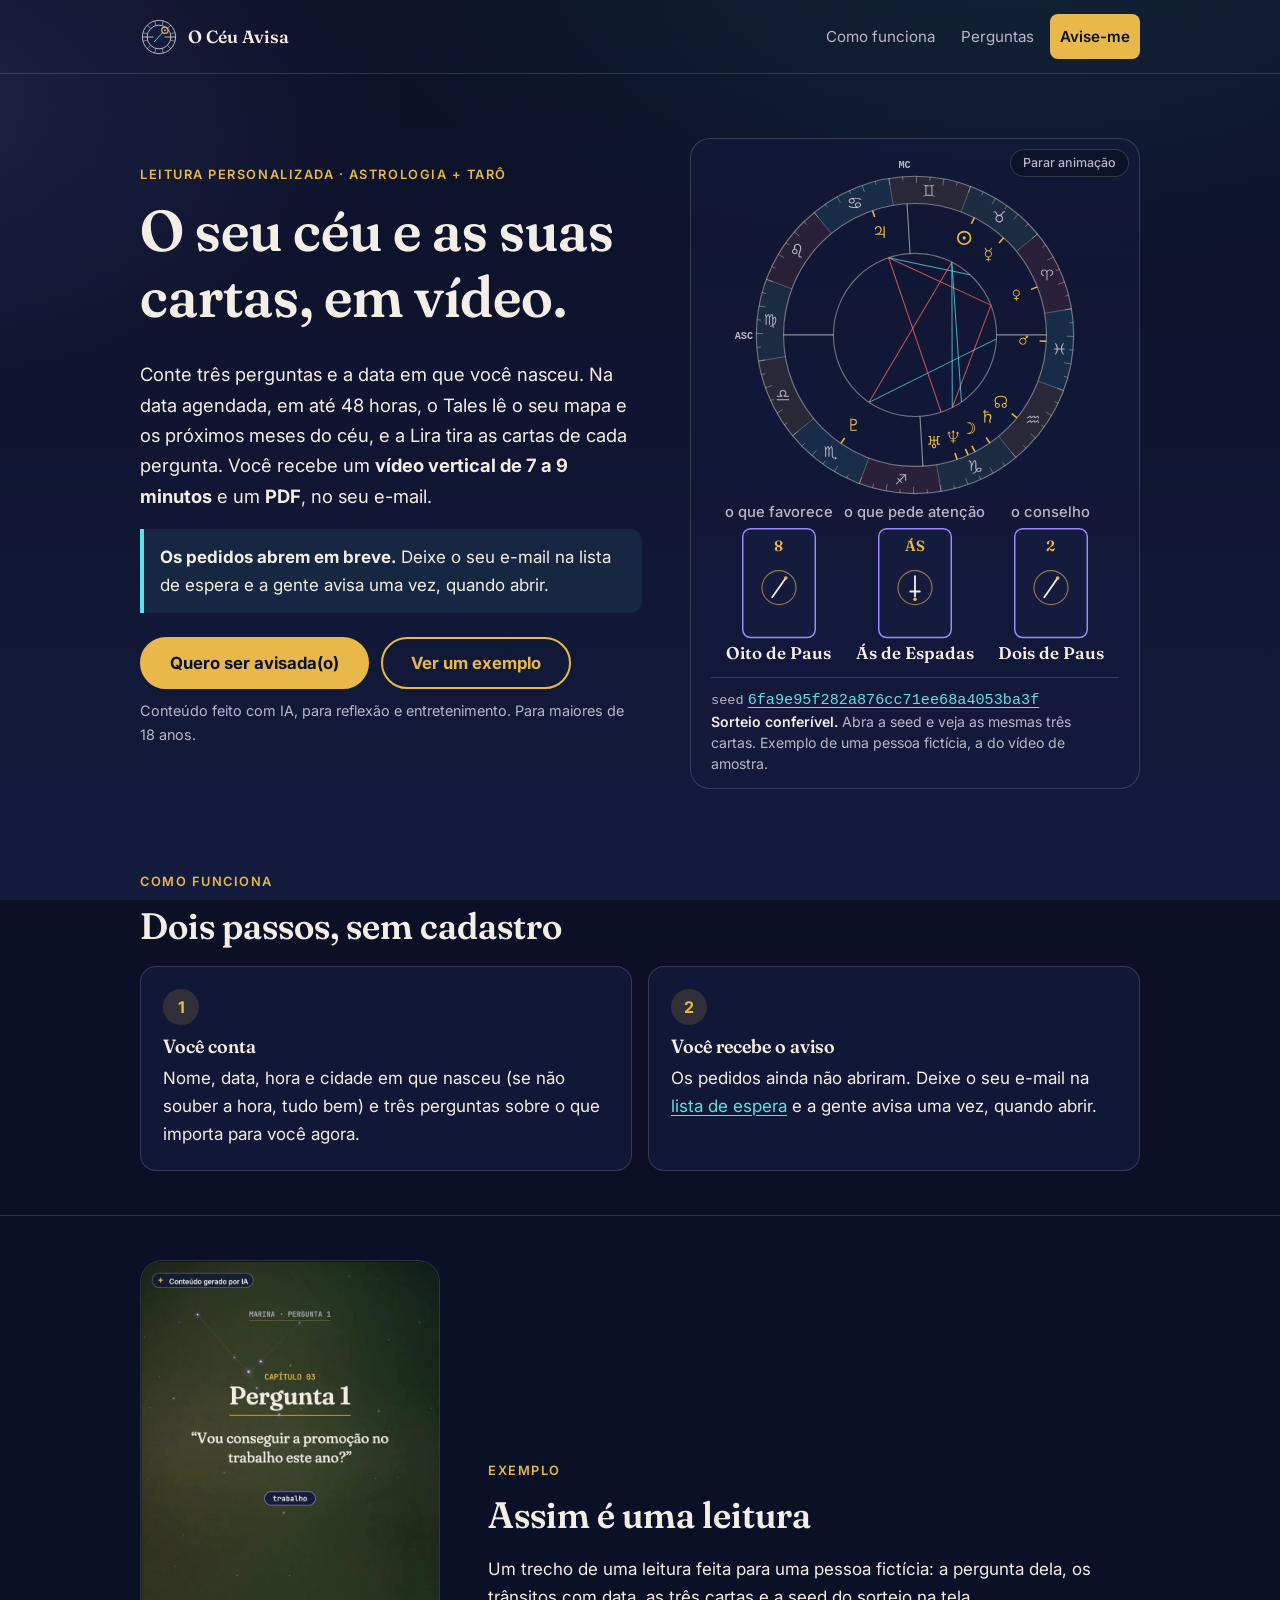
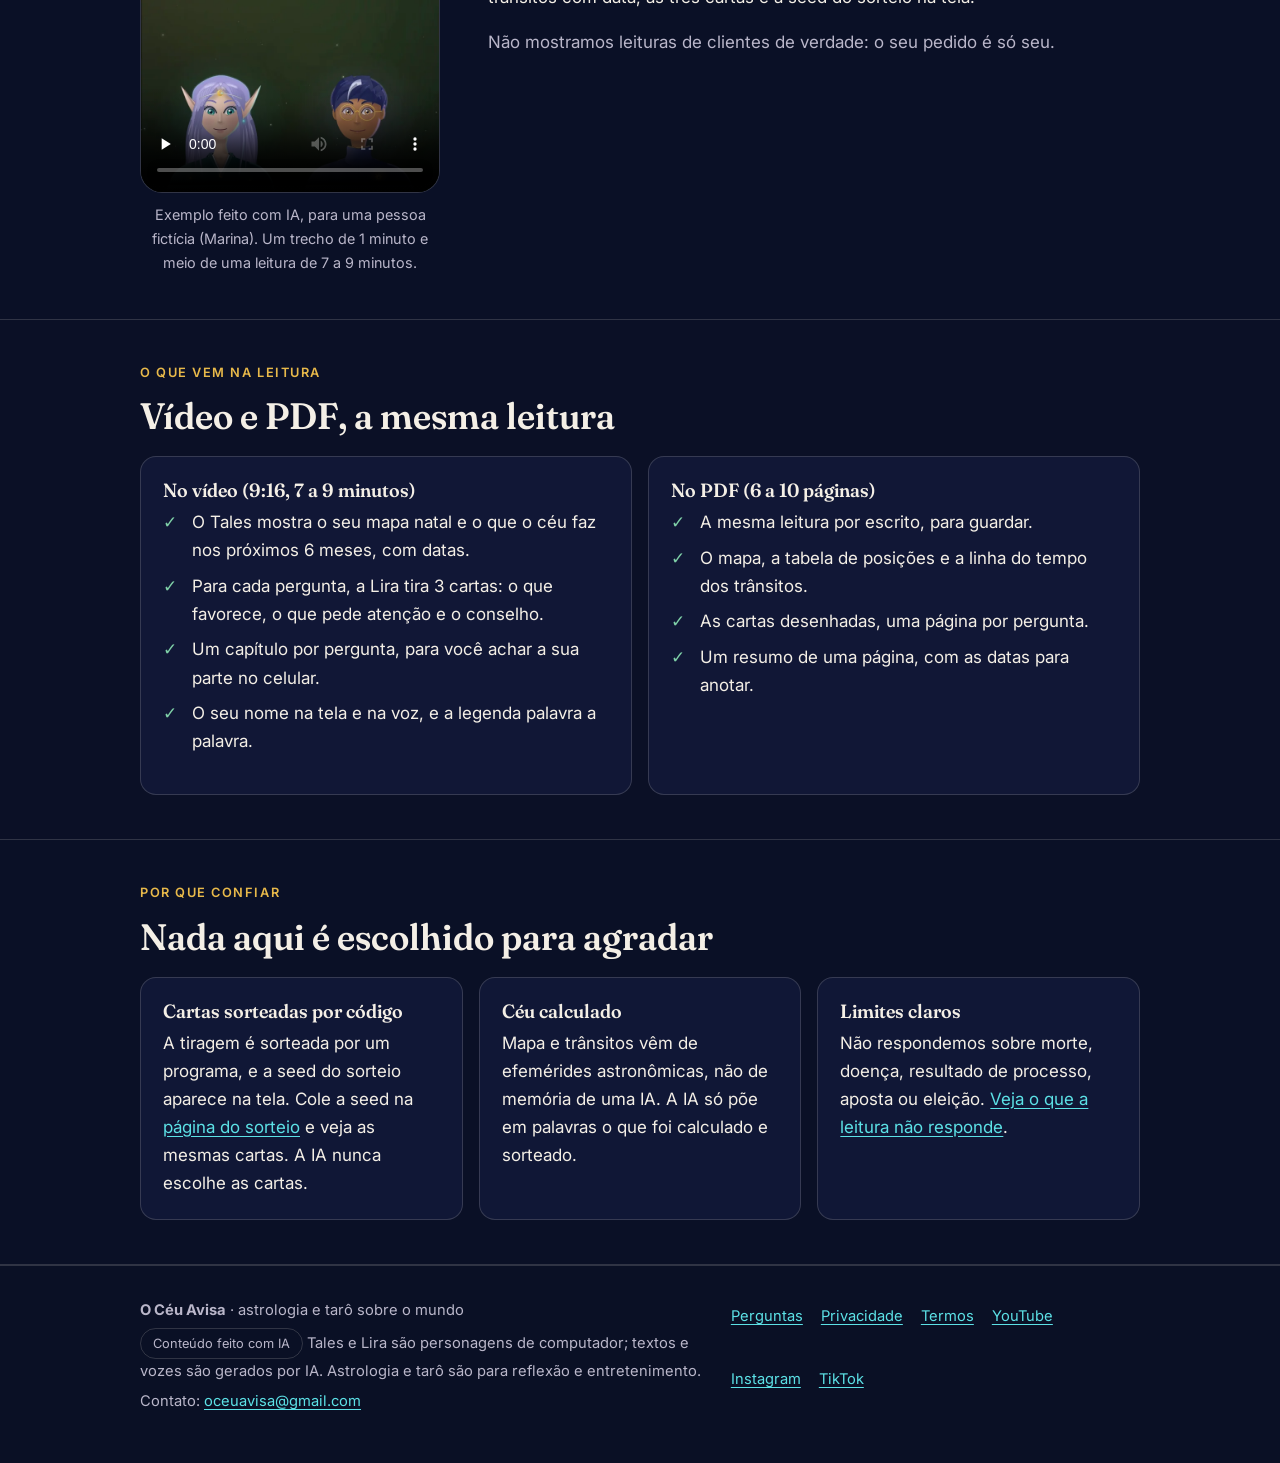
==== commit 096f04f3: "Seed da abertura visível e clicável o ciclo todo" ====
--- a/index.html
+++ b/index.html
@@ -43,11 +43,11 @@
     <p class="pequeno suave">Conteúdo feito com IA, para reflexão e entretenimento. Para maiores de 18 anos.</p>
   </div>
 <!-- abertura:inicio (gerado por ferramentas/site/gerar_abertura.py; não editar à mão) -->
-<style>.abertura{margin:0;position:relative;background:rgba(20,27,61,.55);border:1px solid var(--borda);border-radius:20px;padding:18px 20px 14px}.abertura>svg{display:block;width:100%;height:auto}.abertura .aro{fill:none;stroke:rgba(244,239,230,.42);stroke-width:1}.abertura .regua{stroke:rgba(244,239,230,.38);stroke-width:.8}.abertura .div{stroke:rgba(244,239,230,.3);stroke-width:.8}.abertura .gs{fill:#B9B6C9}.abertura .gp{fill:#E8B94A}.abertura .sol{fill:none;stroke:#E8B94A;stroke-width:1.5}.abertura .pos{stroke:#E8B94A;stroke-width:1.4}.abertura .eixo{stroke:rgba(244,239,230,.55);stroke-width:1}.abertura .rot-eixo{font:600 9px ui-monospace,Menlo,monospace;fill:#B9B6C9;text-anchor:middle}.abertura .asp-h{stroke:#5CE1E6;stroke-width:.9;stroke-opacity:.75}.abertura .asp-t{stroke:#FF6B5E;stroke-width:.9;stroke-opacity:.75}.abertura .carta{fill:#141B3D;stroke:#9C8CFF;stroke-width:1.3}.abertura .moldura{fill:none;stroke:rgba(156,140,255,.45);stroke-width:.8}.abertura .medalha{fill:none;stroke:rgba(232,185,74,.6);stroke-width:1}.abertura .nai{stroke:#F4EFE6;stroke-width:1.6;stroke-linecap:round;fill:none}.abertura .nai-p{fill:#E8B94A}.abertura .rank{font:600 13px var(--serif);fill:#E8B94A;text-anchor:middle}.abertura .rot-pos{font:500 13px var(--sans);fill:#B9B6C9;text-anchor:middle}.abertura .nome{font:600 15px var(--serif);fill:#F4EFE6;text-anchor:middle}.abertura .pl{transform-box:view-box;transform-origin:50% 50%}.abertura .verso,.abertura .frente{transform-box:fill-box;transform-origin:50% 50%}.abertura .verso{opacity:0}.abertura .seed{margin:12px 0 0;padding-top:10px;border-top:1px solid var(--borda);font-size:.88rem;line-height:1.5;color:var(--suave)}.abertura .seed a{font:500 .95rem/1.4 ui-monospace,Menlo,monospace;color:var(--ciano);display:inline-block;word-break:break-all}.abertura .rot-seed{font:500 .85rem ui-monospace,Menlo,monospace;color:var(--suave)}.abertura .seed strong{color:var(--marfim);font-weight:600}.abertura .parar-chk{position:absolute;opacity:0;width:1px;height:1px;margin:0}.abertura .parar{display:none;position:absolute;top:10px;right:10px;font-size:.78rem;line-height:1.4;color:var(--suave);border:1px solid var(--borda);border-radius:999px;padding:4px 12px;cursor:pointer;background:rgba(11,16,38,.7);margin:0;font-weight:500}.abertura .parar:hover{color:var(--marfim)}.abertura .parar-chk:focus-visible~.parar{outline:3px solid var(--ouro);outline-offset:2px}.abertura .parar .retomar,.abertura .parar-chk:checked~.parar .pausa{display:none}.abertura .parar-chk:checked~.parar .retomar{display:inline}@media(max-width:520px){.abertura{padding:12px 10px 12px;border-radius:16px}}@media(prefers-reduced-motion:no-preference){@keyframes s0{0%,10%{opacity:0}13.5%,100%{opacity:1}}@keyframes s1{0%,10.7%{opacity:0}14.2%,100%{opacity:1}}@keyframes s2{0%,11.4%{opacity:0}14.9%,100%{opacity:1}}@keyframes s3{0%,12.1%{opacity:0}15.6%,100%{opacity:1}}@keyframes s4{0%,12.8%{opacity:0}16.3%,100%{opacity:1}}@keyframes s5{0%,13.5%{opacity:0}17%,100%{opacity:1}}@keyframes s6{0%,14.2%{opacity:0}17.7%,100%{opacity:1}}@keyframes s7{0%,14.9%{opacity:0}18.4%,100%{opacity:1}}@keyframes s8{0%,15.6%{opacity:0}19.1%,100%{opacity:1}}@keyframes s9{0%,16.3%{opacity:0}19.8%,100%{opacity:1}}@keyframes s10{0%,17%{opacity:0}20.5%,100%{opacity:1}}@keyframes s11{0%,17.7%{opacity:0}21.2%,100%{opacity:1}}@keyframes reg{0%,9%{opacity:0}15%,100%{opacity:1}}@keyframes c0{0%,1.5%{stroke-dasharray:880;stroke-dashoffset:880}11.5%,100%{stroke-dasharray:880;stroke-dashoffset:0}}@keyframes c1{0%,3.3%{stroke-dasharray:729;stroke-dashoffset:729}13.3%,100%{stroke-dasharray:729;stroke-dashoffset:0}}@keyframes c2{0%,5.1%{stroke-dasharray:452;stroke-dashoffset:452}15.1%,100%{stroke-dasharray:452;stroke-dashoffset:0}}@keyframes e0t{0%,32%{opacity:0}35%,100%{opacity:1}}@keyframes e0{0%,32%{stroke-dasharray:44;stroke-dashoffset:44}38%,100%{stroke-dasharray:44;stroke-dashoffset:0}}@keyframes e1t{0%,32%{opacity:0}35%,100%{opacity:1}}@keyframes e1{0%,32%{stroke-dasharray:44;stroke-dashoffset:44}38%,100%{stroke-dasharray:44;stroke-dashoffset:0}}@keyframes a0{0%,35%{stroke-dasharray:128;stroke-dashoffset:128}41%,100%{stroke-dasharray:128;stroke-dashoffset:0}}@keyframes a1{0%,35.7%{stroke-dasharray:144;stroke-dashoffset:144}41.7%,100%{stroke-dasharray:144;stroke-dashoffset:0}}@keyframes a2{0%,36.4%{stroke-dasharray:97;stroke-dashoffset:97}42.4%,100%{stroke-dasharray:97;stroke-dashoffset:0}}@keyframes a3{0%,37.1%{stroke-dasharray:73;stroke-dashoffset:73}43.1%,100%{stroke-dasharray:73;stroke-dashoffset:0}}@keyframes a4{0%,37.8%{stroke-dasharray:100;stroke-dashoffset:100}43.8%,100%{stroke-dasharray:100;stroke-dashoffset:0}}@keyframes a5{0%,38.5%{stroke-dasharray:126;stroke-dashoffset:126}44.5%,100%{stroke-dasharray:126;stroke-dashoffset:0}}@keyframes a6{0%,39.2%{stroke-dasharray:144;stroke-dashoffset:144}45.2%,100%{stroke-dasharray:144;stroke-dashoffset:0}}@keyframes a7{0%,39.9%{stroke-dasharray:124;stroke-dashoffset:124}45.9%,100%{stroke-dasharray:124;stroke-dashoffset:0}}@keyframes p0{0%,20%{opacity:0;transform:rotate(-28deg)}26%,100%{opacity:1;transform:rotate(0)}}@keyframes p1{0%,21.1%{opacity:0;transform:rotate(-28deg)}27.1%,100%{opacity:1;transform:rotate(0)}}@keyframes p2{0%,22.2%{opacity:0;transform:rotate(-28deg)}28.2%,100%{opacity:1;transform:rotate(0)}}@keyframes p3{0%,23.3%{opacity:0;transform:rotate(-28deg)}29.3%,100%{opacity:1;transform:rotate(0)}}@keyframes p4{0%,24.4%{opacity:0;transform:rotate(-28deg)}30.4%,100%{opacity:1;transform:rotate(0)}}@keyframes p5{0%,25.5%{opacity:0;transform:rotate(-28deg)}31.5%,100%{opacity:1;transform:rotate(0)}}@keyframes p6{0%,26.6%{opacity:0;transform:rotate(-28deg)}32.6%,100%{opacity:1;transform:rotate(0)}}@keyframes p7{0%,27.7%{opacity:0;transform:rotate(-28deg)}33.7%,100%{opacity:1;transform:rotate(0)}}@keyframes p8{0%,28.8%{opacity:0;transform:rotate(-28deg)}34.8%,100%{opacity:1;transform:rotate(0)}}@keyframes p9{0%,29.9%{opacity:0;transform:rotate(-28deg)}35.9%,100%{opacity:1;transform:rotate(0)}}@keyframes p10{0%,31%{opacity:0;transform:rotate(-28deg)}37%,100%{opacity:1;transform:rotate(0)}}@keyframes k0v{0%,44%{transform:scaleX(1);opacity:1}46%{transform:scaleX(0);opacity:1}46.1%,100%{opacity:0}}@keyframes k0f{0%,46%{transform:scaleX(0)}48.2%,100%{transform:scaleX(1)}}@keyframes r0{0%,44%{opacity:0}47%,100%{opacity:1}}@keyframes d0{0%,39%{opacity:0;transform:translateY(8px)}43%,100%{opacity:1;transform:translateY(0)}}@keyframes n0{0%,47.5%{opacity:0}50.5%,100%{opacity:1}}@keyframes k1v{0%,51.2%{transform:scaleX(1);opacity:1}53.2%{transform:scaleX(0);opacity:1}53.3%,100%{opacity:0}}@keyframes k1f{0%,53.2%{transform:scaleX(0)}55.4%,100%{transform:scaleX(1)}}@keyframes r1{0%,51.2%{opacity:0}54.2%,100%{opacity:1}}@keyframes d1{0%,39.8%{opacity:0;transform:translateY(8px)}43.8%,100%{opacity:1;transform:translateY(0)}}@keyframes n1{0%,54.7%{opacity:0}57.7%,100%{opacity:1}}@keyframes k2v{0%,58.4%{transform:scaleX(1);opacity:1}60.4%{transform:scaleX(0);opacity:1}60.5%,100%{opacity:0}}@keyframes k2f{0%,60.4%{transform:scaleX(0)}62.6%,100%{transform:scaleX(1)}}@keyframes r2{0%,58.4%{opacity:0}61.4%,100%{opacity:1}}@keyframes d2{0%,40.6%{opacity:0;transform:translateY(8px)}44.6%,100%{opacity:1;transform:translateY(0)}}@keyframes n2{0%,61.9%{opacity:0}64.9%,100%{opacity:1}}@keyframes sd{0%,63.5%{opacity:0}66%,100%{opacity:1}}@keyframes sl{0%,64.5%{clip-path:inset(0 100% 0 0);animation-timing-function:steps(32,end)}73.5%,100%{clip-path:inset(0 0 0 0)}}@keyframes sc{0%,74%{opacity:0}78%,100%{opacity:1}}.a,.anim-ciclo{animation:10s cubic-bezier(.2,.7,.2,1) infinite}.s0{animation-name:s0}.s1{animation-name:s1}.s2{animation-name:s2}.s3{animation-name:s3}.s4{animation-name:s4}.s5{animation-name:s5}.s6{animation-name:s6}.s7{animation-name:s7}.s8{animation-name:s8}.s9{animation-name:s9}.s10{animation-name:s10}.s11{animation-name:s11}.reg{animation-name:reg}.c0{animation-name:c0}.c1{animation-name:c1}.c2{animation-name:c2}.e0t{animation-name:e0t}.e0{animation-name:e0}.e1t{animation-name:e1t}.e1{animation-name:e1}.a0{animation-name:a0}.a1{animation-name:a1}.a2{animation-name:a2}.a3{animation-name:a3}.a4{animation-name:a4}.a5{animation-name:a5}.a6{animation-name:a6}.a7{animation-name:a7}.p0{animation-name:p0}.p1{animation-name:p1}.p2{animation-name:p2}.p3{animation-name:p3}.p4{animation-name:p4}.p5{animation-name:p5}.p6{animation-name:p6}.p7{animation-name:p7}.p8{animation-name:p8}.p9{animation-name:p9}.p10{animation-name:p10}.k0v{animation-name:k0v;animation-timing-function:ease-in}.k0f{animation-name:k0f;animation-timing-function:ease-out}.r0{animation-name:r0}.d0{animation-name:d0}.n0{animation-name:n0}.k1v{animation-name:k1v;animation-timing-function:ease-in}.k1f{animation-name:k1f;animation-timing-function:ease-out}.r1{animation-name:r1}.d1{animation-name:d1}.n1{animation-name:n1}.k2v{animation-name:k2v;animation-timing-function:ease-in}.k2f{animation-name:k2f;animation-timing-function:ease-out}.r2{animation-name:r2}.d2{animation-name:d2}.n2{animation-name:n2}.sd{animation-name:sd}.sl{animation-name:sl}.sc{animation-name:sc}@keyframes ciclo{0%{opacity:0}2.5%,93.5%{opacity:1}98.5%,100%{opacity:0}}.abertura .anim-ciclo{animation-name:ciclo;animation-timing-function:linear}.abertura .parar{display:block}.abertura .parar-chk:checked~* *,.abertura .parar-chk:checked~*{animation:none!important}}</style>
+<style>.abertura{margin:0;position:relative;background:rgba(20,27,61,.55);border:1px solid var(--borda);border-radius:20px;padding:18px 20px 14px}.abertura>svg{display:block;width:100%;height:auto}.abertura .aro{fill:none;stroke:rgba(244,239,230,.42);stroke-width:1}.abertura .regua{stroke:rgba(244,239,230,.38);stroke-width:.8}.abertura .div{stroke:rgba(244,239,230,.3);stroke-width:.8}.abertura .gs{fill:#B9B6C9}.abertura .gp{fill:#E8B94A}.abertura .sol{fill:none;stroke:#E8B94A;stroke-width:1.5}.abertura .pos{stroke:#E8B94A;stroke-width:1.4}.abertura .eixo{stroke:rgba(244,239,230,.55);stroke-width:1}.abertura .rot-eixo{font:600 9px ui-monospace,Menlo,monospace;fill:#B9B6C9;text-anchor:middle}.abertura .asp-h{stroke:#5CE1E6;stroke-width:.9;stroke-opacity:.75}.abertura .asp-t{stroke:#FF6B5E;stroke-width:.9;stroke-opacity:.75}.abertura .carta{fill:#141B3D;stroke:#9C8CFF;stroke-width:1.3}.abertura .moldura{fill:none;stroke:rgba(156,140,255,.45);stroke-width:.8}.abertura .medalha{fill:none;stroke:rgba(232,185,74,.6);stroke-width:1}.abertura .nai{stroke:#F4EFE6;stroke-width:1.6;stroke-linecap:round;fill:none}.abertura .nai-p{fill:#E8B94A}.abertura .rank{font:600 13px var(--serif);fill:#E8B94A;text-anchor:middle}.abertura .rot-pos{font:500 13px var(--sans);fill:#B9B6C9;text-anchor:middle}.abertura .nome{font:600 15px var(--serif);fill:#F4EFE6;text-anchor:middle}.abertura .pl{transform-box:view-box;transform-origin:50% 50%}.abertura .verso,.abertura .frente{transform-box:fill-box;transform-origin:50% 50%}.abertura .verso{opacity:0}.abertura .seed{margin:12px 0 0;padding-top:10px;border-top:1px solid var(--borda);font-size:.88rem;line-height:1.5;color:var(--suave)}.abertura .seed a{font:500 .95rem/1.4 ui-monospace,Menlo,monospace;color:var(--ciano);display:inline-block;word-break:break-all}.abertura .rot-seed{font:500 .85rem ui-monospace,Menlo,monospace;color:var(--suave)}.abertura .seed strong{color:var(--marfim);font-weight:600}.abertura .parar-chk{position:absolute;opacity:0;width:1px;height:1px;margin:0}.abertura .parar{display:none;position:absolute;top:10px;right:10px;font-size:.78rem;line-height:1.4;color:var(--suave);border:1px solid var(--borda);border-radius:999px;padding:4px 12px;cursor:pointer;background:rgba(11,16,38,.7);margin:0;font-weight:500}.abertura .parar:hover{color:var(--marfim)}.abertura .parar-chk:focus-visible~.parar{outline:3px solid var(--ouro);outline-offset:2px}.abertura .parar .retomar,.abertura .parar-chk:checked~.parar .pausa{display:none}.abertura .parar-chk:checked~.parar .retomar{display:inline}@media(max-width:520px){.abertura{padding:12px 10px 12px;border-radius:16px}}@media(prefers-reduced-motion:no-preference){@keyframes s0{0%,10%{opacity:0}13.5%,100%{opacity:1}}@keyframes s1{0%,10.7%{opacity:0}14.2%,100%{opacity:1}}@keyframes s2{0%,11.4%{opacity:0}14.9%,100%{opacity:1}}@keyframes s3{0%,12.1%{opacity:0}15.6%,100%{opacity:1}}@keyframes s4{0%,12.8%{opacity:0}16.3%,100%{opacity:1}}@keyframes s5{0%,13.5%{opacity:0}17%,100%{opacity:1}}@keyframes s6{0%,14.2%{opacity:0}17.7%,100%{opacity:1}}@keyframes s7{0%,14.9%{opacity:0}18.4%,100%{opacity:1}}@keyframes s8{0%,15.6%{opacity:0}19.1%,100%{opacity:1}}@keyframes s9{0%,16.3%{opacity:0}19.8%,100%{opacity:1}}@keyframes s10{0%,17%{opacity:0}20.5%,100%{opacity:1}}@keyframes s11{0%,17.7%{opacity:0}21.2%,100%{opacity:1}}@keyframes reg{0%,9%{opacity:0}15%,100%{opacity:1}}@keyframes c0{0%,1.5%{stroke-dasharray:880;stroke-dashoffset:880}11.5%,100%{stroke-dasharray:880;stroke-dashoffset:0}}@keyframes c1{0%,3.3%{stroke-dasharray:729;stroke-dashoffset:729}13.3%,100%{stroke-dasharray:729;stroke-dashoffset:0}}@keyframes c2{0%,5.1%{stroke-dasharray:452;stroke-dashoffset:452}15.1%,100%{stroke-dasharray:452;stroke-dashoffset:0}}@keyframes e0t{0%,32%{opacity:0}35%,100%{opacity:1}}@keyframes e0{0%,32%{stroke-dasharray:44;stroke-dashoffset:44}38%,100%{stroke-dasharray:44;stroke-dashoffset:0}}@keyframes e1t{0%,32%{opacity:0}35%,100%{opacity:1}}@keyframes e1{0%,32%{stroke-dasharray:44;stroke-dashoffset:44}38%,100%{stroke-dasharray:44;stroke-dashoffset:0}}@keyframes a0{0%,35%{stroke-dasharray:128;stroke-dashoffset:128}41%,100%{stroke-dasharray:128;stroke-dashoffset:0}}@keyframes a1{0%,35.7%{stroke-dasharray:144;stroke-dashoffset:144}41.7%,100%{stroke-dasharray:144;stroke-dashoffset:0}}@keyframes a2{0%,36.4%{stroke-dasharray:97;stroke-dashoffset:97}42.4%,100%{stroke-dasharray:97;stroke-dashoffset:0}}@keyframes a3{0%,37.1%{stroke-dasharray:73;stroke-dashoffset:73}43.1%,100%{stroke-dasharray:73;stroke-dashoffset:0}}@keyframes a4{0%,37.8%{stroke-dasharray:100;stroke-dashoffset:100}43.8%,100%{stroke-dasharray:100;stroke-dashoffset:0}}@keyframes a5{0%,38.5%{stroke-dasharray:126;stroke-dashoffset:126}44.5%,100%{stroke-dasharray:126;stroke-dashoffset:0}}@keyframes a6{0%,39.2%{stroke-dasharray:144;stroke-dashoffset:144}45.2%,100%{stroke-dasharray:144;stroke-dashoffset:0}}@keyframes a7{0%,39.9%{stroke-dasharray:124;stroke-dashoffset:124}45.9%,100%{stroke-dasharray:124;stroke-dashoffset:0}}@keyframes p0{0%,20%{opacity:0;transform:rotate(-28deg)}26%,100%{opacity:1;transform:rotate(0)}}@keyframes p1{0%,21.1%{opacity:0;transform:rotate(-28deg)}27.1%,100%{opacity:1;transform:rotate(0)}}@keyframes p2{0%,22.2%{opacity:0;transform:rotate(-28deg)}28.2%,100%{opacity:1;transform:rotate(0)}}@keyframes p3{0%,23.3%{opacity:0;transform:rotate(-28deg)}29.3%,100%{opacity:1;transform:rotate(0)}}@keyframes p4{0%,24.4%{opacity:0;transform:rotate(-28deg)}30.4%,100%{opacity:1;transform:rotate(0)}}@keyframes p5{0%,25.5%{opacity:0;transform:rotate(-28deg)}31.5%,100%{opacity:1;transform:rotate(0)}}@keyframes p6{0%,26.6%{opacity:0;transform:rotate(-28deg)}32.6%,100%{opacity:1;transform:rotate(0)}}@keyframes p7{0%,27.7%{opacity:0;transform:rotate(-28deg)}33.7%,100%{opacity:1;transform:rotate(0)}}@keyframes p8{0%,28.8%{opacity:0;transform:rotate(-28deg)}34.8%,100%{opacity:1;transform:rotate(0)}}@keyframes p9{0%,29.9%{opacity:0;transform:rotate(-28deg)}35.9%,100%{opacity:1;transform:rotate(0)}}@keyframes p10{0%,31%{opacity:0;transform:rotate(-28deg)}37%,100%{opacity:1;transform:rotate(0)}}@keyframes k0v{0%,44%{transform:scaleX(1);opacity:1}46%{transform:scaleX(0);opacity:1}46.1%,100%{opacity:0}}@keyframes k0f{0%,46%{transform:scaleX(0)}48.2%,100%{transform:scaleX(1)}}@keyframes r0{0%,44%{opacity:0}47%,100%{opacity:1}}@keyframes d0{0%,39%{opacity:0;transform:translateY(8px)}43%,100%{opacity:1;transform:translateY(0)}}@keyframes n0{0%,47.5%{opacity:0}50.5%,100%{opacity:1}}@keyframes k1v{0%,51.2%{transform:scaleX(1);opacity:1}53.2%{transform:scaleX(0);opacity:1}53.3%,100%{opacity:0}}@keyframes k1f{0%,53.2%{transform:scaleX(0)}55.4%,100%{transform:scaleX(1)}}@keyframes r1{0%,51.2%{opacity:0}54.2%,100%{opacity:1}}@keyframes d1{0%,39.8%{opacity:0;transform:translateY(8px)}43.8%,100%{opacity:1;transform:translateY(0)}}@keyframes n1{0%,54.7%{opacity:0}57.7%,100%{opacity:1}}@keyframes k2v{0%,58.4%{transform:scaleX(1);opacity:1}60.4%{transform:scaleX(0);opacity:1}60.5%,100%{opacity:0}}@keyframes k2f{0%,60.4%{transform:scaleX(0)}62.6%,100%{transform:scaleX(1)}}@keyframes r2{0%,58.4%{opacity:0}61.4%,100%{opacity:1}}@keyframes d2{0%,40.6%{opacity:0;transform:translateY(8px)}44.6%,100%{opacity:1;transform:translateY(0)}}@keyframes n2{0%,61.9%{opacity:0}64.9%,100%{opacity:1}}@keyframes sl{0%,64.5%{background-position:100% 0;animation-timing-function:steps(32,end)}73.5%,100%{background-position:0 0}}@keyframes sc{0%,74%{opacity:0}78%,93.5%{opacity:1}98.5%,100%{opacity:0}}.a,.anim-ciclo{animation:10s cubic-bezier(.2,.7,.2,1) infinite}.s0{animation-name:s0}.s1{animation-name:s1}.s2{animation-name:s2}.s3{animation-name:s3}.s4{animation-name:s4}.s5{animation-name:s5}.s6{animation-name:s6}.s7{animation-name:s7}.s8{animation-name:s8}.s9{animation-name:s9}.s10{animation-name:s10}.s11{animation-name:s11}.reg{animation-name:reg}.c0{animation-name:c0}.c1{animation-name:c1}.c2{animation-name:c2}.e0t{animation-name:e0t}.e0{animation-name:e0}.e1t{animation-name:e1t}.e1{animation-name:e1}.a0{animation-name:a0}.a1{animation-name:a1}.a2{animation-name:a2}.a3{animation-name:a3}.a4{animation-name:a4}.a5{animation-name:a5}.a6{animation-name:a6}.a7{animation-name:a7}.p0{animation-name:p0}.p1{animation-name:p1}.p2{animation-name:p2}.p3{animation-name:p3}.p4{animation-name:p4}.p5{animation-name:p5}.p6{animation-name:p6}.p7{animation-name:p7}.p8{animation-name:p8}.p9{animation-name:p9}.p10{animation-name:p10}.k0v{animation-name:k0v;animation-timing-function:ease-in}.k0f{animation-name:k0f;animation-timing-function:ease-out}.r0{animation-name:r0}.d0{animation-name:d0}.n0{animation-name:n0}.k1v{animation-name:k1v;animation-timing-function:ease-in}.k1f{animation-name:k1f;animation-timing-function:ease-out}.r1{animation-name:r1}.d1{animation-name:d1}.n1{animation-name:n1}.k2v{animation-name:k2v;animation-timing-function:ease-in}.k2f{animation-name:k2f;animation-timing-function:ease-out}.r2{animation-name:r2}.d2{animation-name:d2}.n2{animation-name:n2}.sl{animation-name:sl}.sc{animation-name:sc}@keyframes ciclo{0%{opacity:0}2.5%,93.5%{opacity:1}98.5%,100%{opacity:0}}.abertura .anim-ciclo{animation-name:ciclo;animation-timing-function:linear}.abertura .parar{display:block}.abertura .seed a{background:linear-gradient(90deg,#5CE1E6 50%,#B9B6C9 50%) 0 0/200% 100%;-webkit-background-clip:text;background-clip:text;color:transparent;text-decoration-color:#5CE1E6}.abertura .parar-chk:checked~* *,.abertura .parar-chk:checked~*{animation:none!important}}</style>
 <figure class="abertura">
 <input type="checkbox" id="parar-anim" class="parar-chk">
 <svg class="anim-ciclo" viewBox="0 0 360 448" role="img" aria-labelledby="ab-t ab-d" focusable="false"><title id="ab-t">Exemplo de leitura: o mapa e as cartas de uma pessoa fictícia</title><desc id="ab-d">A roda do mapa de nascimento, com os doze signos e os planetas nas posições calculadas (Sol em Touro, Lua em Capricórnio, Ascendente em Virgem), e as três cartas que a seed do sorteio tira: Oito de Paus no que favorece, Ás de Espadas no que pede atenção e Dois de Paus no conselho.</desc><svg x="0" y="0" width="360" height="304" viewBox="-180 -157 360 304" overflow="visible"><g class="a s0"><path d="M138.1 -23.1A140 140 0 0 0 108.1 -89L89.5 -73.8A116 116 0 0 1 114.4 -19.1Z" fill="#FF6B5E" fill-opacity=".1"/><path d="M114.4 -19.1L138.1 -23.1" class="div"/><path d="m116-48.3l0-6.4q0-1.1-.5-1.7q-.5-.6-1.5-.6q-.5 0-1 .3q-.4.3-.7.8q-.3.5-.3 1.1q0 .5.2 1q.3.4.8.7q.4.2.9.2l0 .8q-.8 0-1.5-.4q-.6-.3-1-.9q-.3-.6-.3-1.4q0-.9.3-1.6q.4-.6 1.1-1q.7-.3 1.5-.3q1 0 1.6.4q.6.4.9 1.3q.3-.9.9-1.3q.6-.4 1.6-.4q.8 0 1.4.3q.7.4 1.1 1q.4.7.4 1.6q0 .8-.3 1.4q-.4.6-1 .9q-.7.4-1.5.4l0-.8q.5 0 .9-.2q.5-.3.8-.7q.2-.5.2-1q0-.6-.3-1.1q-.3-.5-.7-.8q-.5-.3-1-.3q-1 0-1.5.6q-.6.7-.6 1.7l0 6.4z" class="gs"/></g><g class="a s1"><path d="M108.1 -89A140 140 0 0 0 49.1 -131.1L40.7 -108.6A116 116 0 0 1 89.5 -73.8Z" fill="#7FD1A8" fill-opacity=".1"/><path d="M89.5 -73.8L108.1 -89" class="div"/><path d="m74.4-99.3q-.7 0-1.3-.2q-.6-.3-1.1-.7q-.5-.5-.8-1.1q-.2-.6-.2-1.3q0-.6.2-1.2q.2-.5.6-1q.4-.4.9-.7q-.5-.3-.8-.7q-.3-.3-.5-.8q-.3-.6-.6-.8q-.2-.3-.6-.4q-.3-.1-.8-.1l0-.8q.6 0 1.1.1q.5 0 .9.4q.1.2.3.4q.1.2.3.5q.2.5.6.9q.3.4.7.6q.5.2 1.1.2q.5 0 1-.2q.5-.2.8-.7q.2-.2.4-.4q.1-.2.2-.4q.2-.5.6-.9q.4-.4.9-.4q.3-.1.5-.1q.3 0 .6 0l0 .8q-.6 0-.9.1q-.3.1-.5.4q-.3.2-.6.8q-.2.4-.6.8q-.3.4-.8.7q.6.3.9.7q.4.5.6 1q.2.6.2 1.2q0 .7-.2 1.3q-.3.6-.7 1.1q-.5.4-1.1.7q-.6.2-1.3.2zm0-.9q.6 0 1.1-.4q.6-.3.9-.9q.4-.5.4-1.1q0-.7-.4-1.2q-.3-.6-.9-.9q-.5-.3-1.1-.3q-.7 0-1.2.3q-.6.3-.9.9q-.3.5-.3 1.2q0 .6.3 1.1q.3.6.9.9q.5.4 1.2.4z" class="gs"/></g><g class="a s2"><path d="M49.1 -131.1A140 140 0 0 0 -23.1 -138.1L-19.1 -114.4A116 116 0 0 1 40.7 -108.6Z" fill="#E8B94A" fill-opacity=".1"/><path d="M40.7 -108.6L49.1 -131.1" class="div"/><path d="m7.5-122l0-.8q.4-.2.9-.3q.4-.1.8-.2l0-8.2q-.5-.1-1-.3q-.4-.1-.7-.2l0-.8q1 .4 2.2.6q1.2.3 2.6.3q2.8 0 4.9-.9l0 .8q-.8.3-1.8.5l0 8.2q.5.1.9.2q.4.1.9.3l0 .8q-1.2-.5-2.4-.7q-1.1-.2-2.5-.2q-1.3 0-2.5.2q-1.2.2-2.3.7zm2.6-1.5q.6-.1 1.1-.2q.5 0 1.1 0q.6 0 1.1 0q.6.1 1.1.2l0-7.8q-.5.1-1.1.2q-.5 0-1.1 0q-.5 0-1.1 0q-.5-.1-1.1-.2z" class="gs"/></g><g class="a s3"><path d="M-23.1 -138.1A140 140 0 0 0 -89 -108.1L-73.8 -89.5A116 116 0 0 1 -19.1 -114.4Z" fill="#5CE1E6" fill-opacity=".1"/><path d="M-19.1 -114.4L-23.1 -138.1" class="div"/><path d="m-55.8-116q-1.2 0-2-.7q-.7-.6-.7-1.6q0-.7.3-1.2q.3-.6 1-.9q.7-.4 1.7-.5q1.1-.2 2.6-.2q.9 0 1.9.2q.9.1 1.8.4q.9.2 1.6.5l0 .9q-1.1-.6-2.5-.9q-1.4-.3-2.8-.3q-.5 0-.9.1q-.3 0-.6.1q.6.1.9.6q.4.4.4 1.2q0 1-.8 1.6q-.7.7-1.9.7zm2.6 4.1q-.7 0-1.4-.1q-.8 0-1.5-.2q-.7-.2-1.4-.4q-.6-.2-1-.4l0-.9q1.2.6 2.5.9q1.4.3 2.8.3q.5 0 .9-.1q.4 0 .6-.1q-.5 0-.9-.5q-.4-.5-.4-1.3q0-.7.4-1.2q.3-.5.9-.8q.6-.3 1.4-.3q1.3 0 2 .7q.7.6.7 1.6q0 .7-.3 1.2q-.3.6-1 .9q-.6.4-1.7.5q-1.1.2-2.6.2zm-2.6-4.9q.8 0 1.3-.4q.4-.4.4-1.1q0-.7-.4-1.1q-.5-.4-1.3-.4q-.8 0-1.2.4q-.5.4-.5 1.1q0 .7.5 1.1q.4.4 1.2.4zm5.5 3.6q.8 0 1.3-.4q.4-.4.4-1.1q0-.7-.4-1.1q-.5-.4-1.3-.4q-.8 0-1.2.4q-.5.4-.5 1.1q0 .7.5 1.1q.5.4 1.2.4z" class="gs"/></g><g class="a s4"><path d="M-89 -108.1A140 140 0 0 0 -131.1 -49.1L-108.6 -40.7A116 116 0 0 1 -73.8 -89.5Z" fill="#FF6B5E" fill-opacity=".1"/><path d="M-73.8 -89.5L-89 -108.1" class="div"/><path d="m-101.1-68.3q-.8 0-1.4-.5q-.5-.6-.5-1.5q0-.6.2-1.4q.3-.7.6-1.6q.4-.9.6-1.8q.2-.8.2-1.6q0-.9-.3-1.5q-.3-.7-.8-1q-.5-.4-1.2-.4q-1 0-1.5.7q-.6.6-.6 1.8q0 .2 0 .5q0 .3.1.5q.6.1 1 .4q.5.4.8.9q.3.5.3 1.1q0 .7-.3 1.2q-.4.6-.9.9q-.6.4-1.2.4q-.7 0-1.2-.4q-.6-.3-1-.9q-.3-.5-.3-1.2q0-.5.3-1q.2-.5.6-.9q.4-.3.9-.4q-.1-.3-.1-.5q-.1-.3-.1-.6q0-1 .4-1.7q.5-.8 1.2-1.2q.7-.5 1.7-.5q.9 0 1.6.5q.8.5 1.2 1.3q.4.8.4 2q0 .5-.1 1.1q0 .6-.3 1.3q-.2.7-.6 1.7q-.2.7-.4 1.3q-.1.5-.1.9q0 .6.2.9q.3.2.8.2q.2 0 .3 0q.2-.1.4-.1l.3.8q-.3.2-.6.3q-.3 0-.6 0zm-4.9-3.9q.3 0 .7-.2q.3-.2.5-.5q.2-.4.2-.8q0-.4-.2-.7q-.2-.3-.5-.5q-.4-.2-.7-.2q-.4 0-.8.2q-.3.2-.5.5q-.2.3-.2.7q0 .4.2.8q.2.3.5.5q.4.2.8.2z" class="gs"/></g><g class="a s5"><path d="M-131.1 -49.1A140 140 0 0 0 -138.1 23.1L-114.4 19.1A116 116 0 0 1 -108.6 -40.7Z" fill="#7FD1A8" fill-opacity=".1"/><path d="M-108.6 -40.7L-131.1 -49.1" class="div"/><path d="m-125.1-6.3q-.2-.2-.4-.6q-.2-.4-.3-.9q-.5.2-1 .4q-.5.2-1 .3l0-.9q.5 0 1-.2q.4-.2.9-.4q-.1-.3-.1-.5q0-.2 0-.4l0-6.4q0-.5-.1-1q-.1-.5-.3-.7q-.1.1-.3.4q-.2.2-.4.5q-.2.3-.4.7q-.2.3-.3.6q-.2.2-.2.4l0 6l-.9 0l0-6.7q0-.5-.1-1q-.1-.5-.3-.9q-.1.1-.3.4q-.2.2-.4.5q-.2.3-.4.7q-.2.3-.4.6q-.1.2-.1.4l0 6l-.9 0l0-6.8q0-.4-.1-.7q0-.4-.2-.9q-.1-.4-.3-.9l.7 0q.2.3.4.7q.2.5.3 1.1q.1-.2.3-.5q.3-.4.6-.8q.3-.3.5-.5l.8 0q.2.3.4.9q.2.5.3.9q.1-.2.3-.5q.3-.4.6-.8q.3-.3.5-.5l.8 0q.5.6.7 1.2q.1.6.1 1.2l0 1.1q.2-.3.5-.7q.3-.4.6-.6l.7 0q.4.4.6 1.2q.3.8.3 1.8q0 .9-.3 1.8q-.3.9-.8 1.6q-.6.8-1.5 1.4q.1.5.3 1q.2.5.6 1zm0-3q.6-.5 1-1.1q.4-.6.6-1.3q.2-.6.2-1.4q0-.8-.1-1.3q-.1-.6-.4-1q-.1.1-.3.3q-.2.3-.4.6q-.2.3-.3.6q-.2.3-.3.5z" class="gs"/></g><g class="a s6"><path d="M-138.1 23.1A140 140 0 0 0 -108.1 89L-89.5 73.8A116 116 0 0 1 -114.4 19.1Z" fill="#E8B94A" fill-opacity=".1"/><path d="M-114.4 19.1L-138.1 23.1" class="div"/><path d="m-121.9 54.5l0-.9l3.4 0q-.5-.4-.7-.9q-.3-.6-.3-1.2q0-.8.4-1.5q.4-.7 1.1-1.1q.7-.4 1.5-.4q.9 0 1.6.4q.6.4 1 1.1q.4.7.4 1.5q0 .5-.3 1.1q-.2.6-.7 1l3.4 0l0 .9l-4.8 0l0-1q.5-.1.8-.4q.3-.3.5-.8q.2-.4.2-.8q0-.6-.3-1.1q-.2-.5-.7-.8q-.5-.2-1.1-.2q-.6 0-1.1.2q-.5.3-.7.8q-.3.5-.3 1.1q0 .4.2.8q.2.5.6.8q.3.3.7.4l0 1zm0 3.1l0-.9l10.8 0l0 .9z" class="gs"/></g><g class="a s7"><path d="M-108.1 89A140 140 0 0 0 -49.1 131.1L-40.7 108.6A116 116 0 0 1 -89.5 73.8Z" fill="#5CE1E6" fill-opacity=".1"/><path d="M-89.5 73.8L-108.1 89" class="div"/><path d="m-70.6 110.1l.2-1l-.5 0q-1 0-1.6-.4q-.5-.4-.7-1.2q-.3-.8-.3-2.2l0-4.6q0-.5-.1-1q-.1-.5-.3-.7q-.1.1-.3.3q-.2.3-.4.6q-.2.3-.4.7q-.2.3-.3.6q-.2.2-.2.4l0 6l-.9 0l0-6.7q0-.5-.1-1q-.1-.5-.3-.9q-.2.1-.4.4q-.3.4-.6.8q-.2.4-.4.8q-.2.4-.2.6l0 6l-.9 0l0-6.8q0-.4-.1-.7q-.1-.4-.2-.9q-.1-.4-.3-.9l.7 0q.2.3.4.7q.1.5.3 1.1q.1-.2.3-.5q.3-.4.6-.8q.3-.3.5-.5l.8 0q.2.3.4.9q.2.5.3.9q.1-.2.4-.5q.2-.4.5-.8q.3-.3.5-.5l.8 0q.4.6.6 1.2q.2.6.2 1.2l0 4.6q0 1.1.2 1.8q.1.7.5.9q.4.3 1 .3l.5 0l-.2-.9l1.8 1.3z" class="gs"/></g><g class="a s8"><path d="M-49.1 131.1A140 140 0 0 0 23.1 138.1L19.1 114.4A116 116 0 0 1 -40.7 108.6Z" fill="#FF6B5E" fill-opacity=".1"/><path d="M-40.7 108.6L-49.1 131.1" class="div"/><path d="m-16.2 131.9l-.6-.6l2.8-2.9l-1.7-1.7l.6-.6l1.7 1.7l4.1-4l-4.3 0l0-.9l5.5 0l.3.3l0 5.4l-.9 0l0-4.3l-4.1 4.1l1.7 1.8l-.5.5l-1.8-1.7z" class="gs"/></g><g class="a s9"><path d="M23.1 138.1A140 140 0 0 0 89 108.1L73.8 89.5A116 116 0 0 1 19.1 114.4Z" fill="#7FD1A8" fill-opacity=".1"/><path d="M19.1 114.4L23.1 138.1" class="div"/><path d="m51 122.4l0-.7q.6 0 1.1-.2q.5-.3.9-.8q.4-.5.8-1.3q-.3-.5-.4-1.2q-.2-.7-.2-1.4l0-3.6q0-.6-.1-1q-.1-.5-.5-.9q-.2.1-.5.5q-.2.5-.5 1q-.2.6-.5 1.2q-.3.6-.5 1.2q-.2.7-.4 1.2q-.1.5-.1.8l0 2.7l-.9 0l0-4.7q0-.9 0-1.4q-.1-.6-.2-1q-.2-.7-.6-1q-.4-.4-1-.4l0-.8q.9 0 1.5.4q.6.4.9 1.3q.3.9.3 2.3l0 0q.1-.4.4-1q.2-.7.5-1.3q.4-.6.7-1.1q.3-.4.4-.6l1.2 0q.2.3.4.7q.2.4.3.9q.2.4.2.7l0 3.8q0 .7 0 1.1q.1.4.2.7q.5-.8 1.1-1q.5-.3 1.2-.3q.9 0 1.5.5q.5.4.5 1.2q0 .9-.7 1.4q-.6.5-1.6.5q-.6 0-1.1-.1q-.4-.2-.9-.7q-.3.8-.9 1.3q-.5.5-1.1.8q-.7.3-1.4.3zm5.4-2.4q.7 0 1.1-.3q.3-.3.3-.8q0-.4-.3-.7q-.3-.3-.8-.3q-.4 0-.7.2q-.3.1-.6.4q-.3.3-.6.8q.3.2.7.5q.5.2.9.2z" class="gs"/></g><g class="a s10"><path d="M89 108.1A140 140 0 0 0 131.1 49.1L108.6 40.7A116 116 0 0 1 73.8 89.5Z" fill="#E8B94A" fill-opacity=".1"/><path d="M73.8 89.5L89 108.1" class="div"/><path d="m99.1 73.8l-.4-.8l3.2-1.9l.8 1.5l2.4-1.5l.9 1.5l2.4-1.5l1.2 2.2l-.7.5l-.8-1.6l-2.4 1.6l-.9-1.6l-2.4 1.6l-.8-1.6zm0 3.9l-.4-.8l3.2-1.9l.8 1.5l2.4-1.5l.9 1.5l2.4-1.5l1.2 2.2l-.7.5l-.8-1.6l-2.4 1.6l-.9-1.6l-2.4 1.6l-.8-1.6z" class="gs"/></g><g class="a s11"><path d="M131.1 49.1A140 140 0 0 0 138.1 -23.1L114.4 -19.1A116 116 0 0 1 108.6 40.7Z" fill="#5CE1E6" fill-opacity=".1"/><path d="M108.6 40.7L131.1 49.1" class="div"/><path d="m123.3 17.2q.8-1.1 1.2-2.2q.5-1.1.6-2.2l-2.3 0l0-.9l2.3 0q-.1-1.1-.6-2.2q-.4-1.1-1.2-2.3l.9 0q.9 1 1.3 2.2q.5 1.1.6 2.3l2.7 0q0-1.2.4-2.3q.5-1.2 1.4-2.2l.9 0q-.8 1.1-1.3 2.3q-.4 1.1-.5 2.2l2.3 0l0 .9l-2.3 0q.1 1 .5 2.2q.5 1.1 1.3 2.2l-.9 0q-.9-1-1.4-2.1q-.4-1.1-.4-2.3l-2.7 0q-.1 1.2-.6 2.3q-.4 1.1-1.3 2.1z" class="gs"/></g><path class="a reg regua" d="M138.1 -23.1L132.2 -22.1M135.6 -35L132.2 -34.1M132 -46.7L126.3 -44.7M127.4 -58L124.2 -56.6M121.9 -68.9L116.7 -65.9M115.4 -79.3L112.5 -77.3M108.1 -89L103.4 -85.2M99.9 -98.1L97.4 -95.6M91 -106.4L87.1 -101.9M81.3 -113.9L79.3 -111.1M71.1 -120.6L68.1 -115.4M60.3 -126.3L58.8 -123.2M49.1 -131.1L47 -125.5M37.5 -134.9L36.5 -131.5M25.6 -137.6L24.5 -131.7M13.5 -139.4L13.1 -135.9M1.3 -140L1.2 -134M-10.9 -139.6L-10.7 -136.1M-23.1 -138.1L-22.1 -132.2M-35 -135.6L-34.1 -132.2M-46.7 -132L-44.7 -126.3M-58 -127.4L-56.6 -124.2M-68.9 -121.9L-65.9 -116.7M-79.3 -115.4L-77.3 -112.5M-89 -108.1L-85.2 -103.4M-98.1 -99.9L-95.6 -97.4M-106.4 -91L-101.9 -87.1M-113.9 -81.3L-111.1 -79.3M-120.6 -71.1L-115.4 -68.1M-126.3 -60.3L-123.2 -58.8M-131.1 -49.1L-125.5 -47M-134.9 -37.5L-131.5 -36.5M-137.6 -25.6L-131.7 -24.5M-139.4 -13.5L-135.9 -13.1M-140 -1.3L-134 -1.2M-139.6 10.9L-136.1 10.7M-138.1 23.1L-132.2 22.1M-135.6 35L-132.2 34.1M-132 46.7L-126.3 44.7M-127.4 58L-124.2 56.6M-121.9 68.9L-116.7 65.9M-115.4 79.3L-112.5 77.3M-108.1 89L-103.4 85.2M-99.9 98.1L-97.4 95.6M-91 106.4L-87.1 101.9M-81.3 113.9L-79.3 111.1M-71.1 120.6L-68.1 115.4M-60.3 126.3L-58.8 123.2M-49.1 131.1L-47 125.5M-37.5 134.9L-36.5 131.5M-25.6 137.6L-24.5 131.7M-13.5 139.4L-13.1 135.9M-1.3 140L-1.2 134M10.9 139.6L10.7 136.1M23.1 138.1L22.1 132.2M35 135.6L34.1 132.2M46.7 132L44.7 126.3M58 127.4L56.6 124.2M68.9 121.9L65.9 116.7M79.3 115.4L77.3 112.5M89 108.1L85.2 103.4M98.1 99.9L95.6 97.4M106.4 91L101.9 87.1M113.9 81.3L111.1 79.3M120.6 71.1L115.4 68.1M126.3 60.3L123.2 58.8M131.1 49.1L125.5 47M134.9 37.5L131.5 36.5M137.6 25.6L131.7 24.5M139.4 13.5L135.9 13.1M140 1.3L134 1.2M139.6 -10.9L136.1 -10.7"/><circle r="140" class="aro a c0"/><circle r="116" class="aro a c1"/><circle r="72" class="aro a c2"/><g class="a e0t"><path class="eixo a e0" d="M-72 0L-116 0M72 0L116 0"/><text x="-151" y="3.5" class="rot-eixo">ASC</text></g><g class="a e1t"><path class="eixo a e1" d="M-4.4 -71.9L-7 -115.8M4.4 71.9L7 115.8"/><text x="-9.2" y="-147.2" class="rot-eixo">MC</text></g><path class="asp-h a a0" d="M32.5 -64.2L32.9 64"/><path class="asp-t a a1" d="M32.5 -64.2L-40.6 59.5"/><path class="asp-t a a2" d="M32.9 64L67 -26.3"/><path class="asp-h a a3" d="M48.5 -53.2L-23.3 -68.1"/><path class="asp-t a a4" d="M67 -26.3L-23.3 -68.1"/><path class="asp-h a a5" d="M71.9 3.5L-40.6 59.5"/><path class="asp-t a a6" d="M-23.3 -68.1L23.1 68.2"/><path class="asp-h a a7" d="M32.5 -64.2L41 59.2"/><g class="pl a p0"><path d="M-65.4 95.8L-62 90.8" class="pos"/><path d="m-57.1 84.6l0-10.7l2.1 0q2 0 2.9.7q.9.7.9 2.3q0 1-.5 1.7q-.4.7-1.3 1q-.9.3-2.3.3l-.8 0l0 3.8l4.8 0l0 .9zm1-5.7l1 0q.9 0 1.6-.2q.6-.2.9-.7q.3-.4.3-1.1q0-1-.7-1.6q-.6-.5-1.8-.5l-1.3 0z" class="gp"/></g><g class="pl a p1"><path d="M37.2 109.9L35.2 104.2" class="pos"/><path d="m16.8 100q-.5 0-.9-.2q-.5-.3-.7-.8q-.3-.4-.3-.9q0-.7.4-1.2q.4-.5 1-.6l0-3l-2.1 0l0 3.5l-2.4 0l0-1l1.4 0l0-5.7l-1.4 0l0-1l2.4 0l0 3.3l2.1 0l0-3.3l1 0l0 3.3l2 0l0-3.3l2.5 0l0 1l-1.4 0l0 5.7l1.4 0l0 1l-2.5 0l0-3.5l-2 0l0 2.9q.6.2 1 .7q.4.5.4 1.2q0 .5-.3.9q-.2.4-.6.7q-.5.3-1 .3zm0-1q.4 0 .7-.2q.3-.3.3-.7q0-.4-.3-.7q-.3-.3-.7-.3q-.4 0-.7.3q-.3.3-.3.7q0 .4.3.7q.3.2.7.2z" class="gp"/></g><g class="pl a p2"><path d="M46.9 106.1L44.5 100.6" class="pos"/><path d="m33.3 95.6l0-1.7l-1.8 0l0-.7l1.8 0l0-1.2q-1.8-.1-2.7-1.2q-1-1.2-1-3.3l0-.8l-1.2.2l1.6-1.7l1.6 1.7l-1.2-.2l0 .8q0 1.7.7 2.7q.8 1 2.2 1.1l0-5.5l-1.2.2l1.6-1.8l1.6 1.8l-1.2-.2l0 5.5q1.4-.1 2.2-1.1q.8-1 .8-2.7l0-.8l-1.2.2l1.6-1.7l1.5 1.7l-1.2-.2l0 .8q0 2.1-1 3.3q-.9 1.1-2.7 1.2l0 1.2l1.8 0l0 .7l-1.8 0l0 1.7z" class="gp"/></g><g class="pl a p3"><path d="M53 103.2L50.2 97.9" class="pos"/><path d="m47.6 87.4q-.4 0-.8 0q-.4 0-.7-.2l0-.4q1.3 0 2.3-.6q1-.6 1.6-1.6q.5-1 .5-2.4q0-1.3-.5-2.3q-.6-1-1.6-1.6q-1-.6-2.3-.6l0-.5q.7-.2 1.5-.2q1.2 0 2.2.4q1 .4 1.7 1q.7.7 1.1 1.7q.4 1 .4 2.1q0 1.6-.7 2.7q-.7 1.2-1.9 1.9q-1.2.6-2.8.6zm0-.4q1 0 1.9-.4q.8-.4 1.5-1q.6-.7 1-1.5q.3-.9.3-1.9q0-1-.3-1.9q-.4-.8-1-1.5q-.7-.6-1.5-1q-.9-.3-1.9-.3q1.1.2 1.9.9q.8.7 1.2 1.7q.4 1 .4 2.1q0 1.2-.4 2.2q-.4 1-1.2 1.7q-.8.7-1.9.9z" class="gp"/></g><g class="pl a p4"><path d="M66.1 95.3L62.7 90.4" class="pos"/><path d="m61.1 77.5l0-9.1l-1.2 0l0-.8l1.2 0l0-1.5l1 0l0 1.5l2.8 0l0 .8l-2.8 0l0 1.4q0 .3 0 .5q0 .3 0 .6l0 0q.4-.6 1-1q.7-.3 1.6-.3q1.4 0 2.1.7q.6.8.6 2.2q0 .3-.1.7q-.1.5-.3 1q-.3.5-.4.9q-.1.4-.1.6q0 .5.2 1q.2.5.4.8l-1.1 0q-.3-.3-.4-.8q-.2-.6-.2-1.1q0-.3.2-.7q.1-.4.3-.9q.2-.5.3-.9q.1-.4.1-.6q0-1.1-.5-1.5q-.4-.4-1.3-.4q-.8 0-1.3.3q-.5.3-.8 1q-.3.7-.3 1.8l0 3.8z" class="gp"/></g><g class="pl a p5"><path d="M90 73.2L85.3 69.4" class="pos"/><path d="m72.7 64.4q-.6 0-1.1-.3q-.5-.3-.8-.8q-.4-.5-.4-1.1q0-.5.2-.9q.2-.4.5-.7q-.9-1.4-.9-2.7q0-1.3.6-2.2q.7-1 2-1.5q1.2-.6 2.9-.6q1.8 0 3 .6q1.2.5 1.9 1.5q.6.9.6 2.2q0 1.3-.9 2.7q.3.3.5.7q.2.4.2.9q0 .6-.3 1.1q-.3.5-.8.8q-.5.3-1.1.3q-.6 0-1.1-.3q-.5-.3-.9-.8q-.3-.5-.3-1.1q0-.6.3-1.2q.4-.5.9-.8q.5-.2 1.1-.2q.1 0 .3 0q.2 0 .5.1q.3-.5.5-1.1q.2-.6.2-1.1q0-1-.5-1.8q-.6-.7-1.6-1.1q-1-.4-2.5-.4q-1.4 0-2.5.4q-1 .4-1.5 1.1q-.5.8-.5 1.8q0 .5.1 1.1q.2.5.6 1.1q.2-.1.4-.1q.2 0 .4 0q.6 0 1.1.2q.5.3.8.8q.3.6.3 1.2q0 .6-.3 1.1q-.3.5-.8.8q-.5.3-1.1.3zm0-.9q.3 0 .6-.1q.3-.2.5-.5q.2-.3.2-.7q0-.4-.2-.7q-.2-.3-.5-.5q-.3-.1-.6-.1q-.4 0-.7.1q-.3.2-.5.5q-.2.3-.2.7q0 .3.2.6q.2.3.5.5q.3.2.7.2zm6.1 0q.3 0 .6-.2q.3-.2.5-.5q.2-.3.2-.6q0-.4-.2-.7q-.2-.3-.5-.5q-.3-.1-.6-.1q-.4 0-.7.1q-.3.2-.5.5q-.2.3-.2.7q0 .3.2.6q.2.3.5.5q.3.2.7.2z" class="gp"/></g><g class="pl a p6"><path d="M115.9 5.6L109.9 5.3" class="pos"/><path d="m95.1 8.6q-.8 0-1.5-.4q-.7-.4-1.1-1.1q-.5-.7-.5-1.6q0-.8.5-1.5q.4-.7 1.1-1.2q.7-.4 1.5-.4q.6 0 1.1.1q.4.2.8.5l1.4-1.5l-1.2-.6l2.5-.3l.1 2.6l-.8-1.2l-1.4 1.6q.3.4.5.9q.2.5.2 1q0 .9-.5 1.6q-.4.7-1.1 1.1q-.7.4-1.6.4zm0-.7q.7 0 1.2-.3q.6-.4.9-.9q.3-.5.3-1.2q0-.6-.3-1.2q-.3-.5-.9-.8q-.5-.3-1.2-.3q-.6 0-1.1.3q-.6.3-.9.8q-.3.6-.3 1.2q0 .7.3 1.2q.3.5.9.9q.5.3 1.1.3z" class="gp"/></g><g class="pl a p7"><path d="M108 -42.4L102.4 -40.2" class="pos"/><path d="m89-30.1l0-1.7l-1.8 0l0-.7l1.8 0l0-1.3q-.8-.1-1.4-.5q-.6-.5-.9-1.2q-.4-.6-.4-1.4q0-.8.4-1.5q.4-.7 1.1-1.1q.7-.5 1.6-.5q.8 0 1.6.5q.7.4 1.1 1.1q.4.7.4 1.5q0 .8-.3 1.4q-.4.7-1 1.2q-.6.4-1.4.5l0 1.3l1.6 0l0 .7l-1.6 0l0 1.7zm.4-4.4q.6 0 1.1-.4q.6-.3.9-.8q.3-.5.3-1.2q0-.6-.3-1.1q-.3-.6-.9-.9q-.5-.3-1.1-.3q-.7 0-1.2.3q-.6.3-.9.9q-.3.5-.3 1.1q0 .7.3 1.2q.3.5.9.8q.5.4 1.2.4z" class="gp"/></g><g class="pl a p8"><path d="M78.2 -85.7L74.2 -81.2" class="pos"/><path d="m64.3-64.8l0-1.6l-1.7 0l0-.7l1.7 0l0-1.3q-.7-.2-1.3-.6q-.7-.4-1-1.1q-.4-.7-.4-1.5q0-.8.4-1.5q.5-.7 1.2-1.2q-.7-.4-1.2-1.1q-.4-.7-.4-1.6l.8 0q0 .6.3 1.2q.3.5.8.9q.6.3 1.2.3q.7 0 1.3-.3q.5-.4.8-.9q.3-.6.3-1.2l.7 0q0 .9-.4 1.6q-.4.7-1.2 1.1q.8.5 1.2 1.2q.4.7.4 1.5q0 .8-.4 1.5q-.3.7-.9 1.1q-.6.4-1.4.6l0 1.3l1.8 0l0 .7l-1.8 0l0 1.6zm.4-4.4q.7 0 1.3-.3q.5-.3.8-.8q.3-.6.3-1.3q0-.6-.3-1.1q-.3-.5-.8-.9q-.6-.3-1.3-.3q-.6 0-1.2.3q-.5.4-.8.9q-.3.5-.3 1.1q0 .7.3 1.3q.3.5.8.8q.6.3 1.2.3z" class="gp"/></g><g class="pl a p9"><path d="M52.4 -103.5L49.7 -98.1" class="pos"/><circle cx="43.4" cy="-85.6" r="5.6" class="sol"/><circle cx="43.4" cy="-85.6" r="1.4" class="gp"/></g><g class="pl a p10"><path d="M-37.5 -109.8L-35.6 -104.1" class="pos"/><path d="m-27.8-85.5l0-2.8l-7.5 0l0-1l.7 0q1 0 1.7-.2q.8-.3 1.3-.8q.6-.5.8-1.1q.3-.7.3-1.5q0-1.1-.6-1.7q-.5-.6-1.3-.6q-.8 0-1.4.6q-.5.6-.5 1.5l-1.1 0q0-.9.4-1.6q.3-.6 1-1q.7-.4 1.6-.4q.9 0 1.6.4q.7.4 1 1.1q.4.7.4 1.6q0 .7-.2 1.3q-.2.7-.6 1.4q-.5.6-1.3 1l3.7 0l0-6.7l1.1 0l0 10.5z" class="gp"/></g></svg><text x="60" y="318" class="rot-pos a r0">o que favorece</text><g class="dorso a d0"><g class="verso a k0v"><rect x="28" y="328" width="64" height="96" rx="7" class="carta"/><rect x="34" y="334" width="52" height="84" rx="4" class="moldura"/><circle cx="60" cy="376" r="3" class="nai-p"/></g><g class="frente a k0f"><rect x="28" y="328" width="64" height="96" rx="7" class="carta"/><text x="60" y="348" class="rank">8</text><circle cx="60" cy="380" r="15" class="medalha"/><path d="M54 388.5L66 371.5" class="nai"/><circle cx="66" cy="371.5" r="1.6" class="nai-p"/></g></g><text x="60" y="443" class="nome a n0">Oito de Paus</text><text x="180" y="318" class="rot-pos a r1">o que pede atenção</text><g class="dorso a d1"><g class="verso a k1v"><rect x="148" y="328" width="64" height="96" rx="7" class="carta"/><rect x="154" y="334" width="52" height="84" rx="4" class="moldura"/><circle cx="180" cy="376" r="3" class="nai-p"/></g><g class="frente a k1f"><rect x="148" y="328" width="64" height="96" rx="7" class="carta"/><text x="180" y="348" class="rank">ÁS</text><circle cx="180" cy="380" r="15" class="medalha"/><path d="M180 369.8L180 387.6M175.8 383.4L184.2 383.4" class="nai"/><circle cx="180" cy="390.2" r="1.6" class="nai-p"/></g></g><text x="180" y="443" class="nome a n1">Ás de Espadas</text><text x="300" y="318" class="rot-pos a r2">o conselho</text><g class="dorso a d2"><g class="verso a k2v"><rect x="268" y="328" width="64" height="96" rx="7" class="carta"/><rect x="274" y="334" width="52" height="84" rx="4" class="moldura"/><circle cx="300" cy="376" r="3" class="nai-p"/></g><g class="frente a k2f"><rect x="268" y="328" width="64" height="96" rx="7" class="carta"/><text x="300" y="348" class="rank">2</text><circle cx="300" cy="380" r="15" class="medalha"/><path d="M294.1 388.5L305.9 371.5" class="nai"/><circle cx="305.9" cy="371.5" r="1.6" class="nai-p"/></g></g><text x="300" y="443" class="nome a n2">Dois de Paus</text></svg>
-<figcaption><p class="seed anim-ciclo"><span class="rot-seed a sd">seed</span> <a class="a sl" href="/sorteio/?seed=6fa9e95f282a876cc71ee68a4053ba3f&amp;n=3&amp;pos=O%20que%20favorece,O%20que%20pede%20aten%C3%A7%C3%A3o,O%20conselho" aria-label="Conferir o sorteio da seed 6fa9e95f282a876cc71ee68a4053ba3f">6fa9e95f282a876cc71ee68a4053ba3f</a><br><span class="a sc"><strong>Sorteio conferível.</strong> Abra a seed e veja as mesmas três cartas. Exemplo de uma pessoa fictícia, a do vídeo de amostra.</span></p></figcaption>
+<figcaption><p class="seed"><span class="rot-seed">seed</span> <a class="a sl" href="/sorteio/?seed=6fa9e95f282a876cc71ee68a4053ba3f&amp;n=3&amp;pos=O%20que%20favorece,O%20que%20pede%20aten%C3%A7%C3%A3o,O%20conselho" aria-label="Conferir o sorteio da seed 6fa9e95f282a876cc71ee68a4053ba3f">6fa9e95f282a876cc71ee68a4053ba3f</a><br><span class="a sc"><strong>Sorteio conferível.</strong> Abra a seed e veja as mesmas três cartas. Exemplo de uma pessoa fictícia, a do vídeo de amostra.</span></p></figcaption>
 <label for="parar-anim" class="parar"><span class="pausa">Parar animação</span><span class="retomar">Animar de novo</span></label>
 </figure>
 <!-- abertura:fim -->
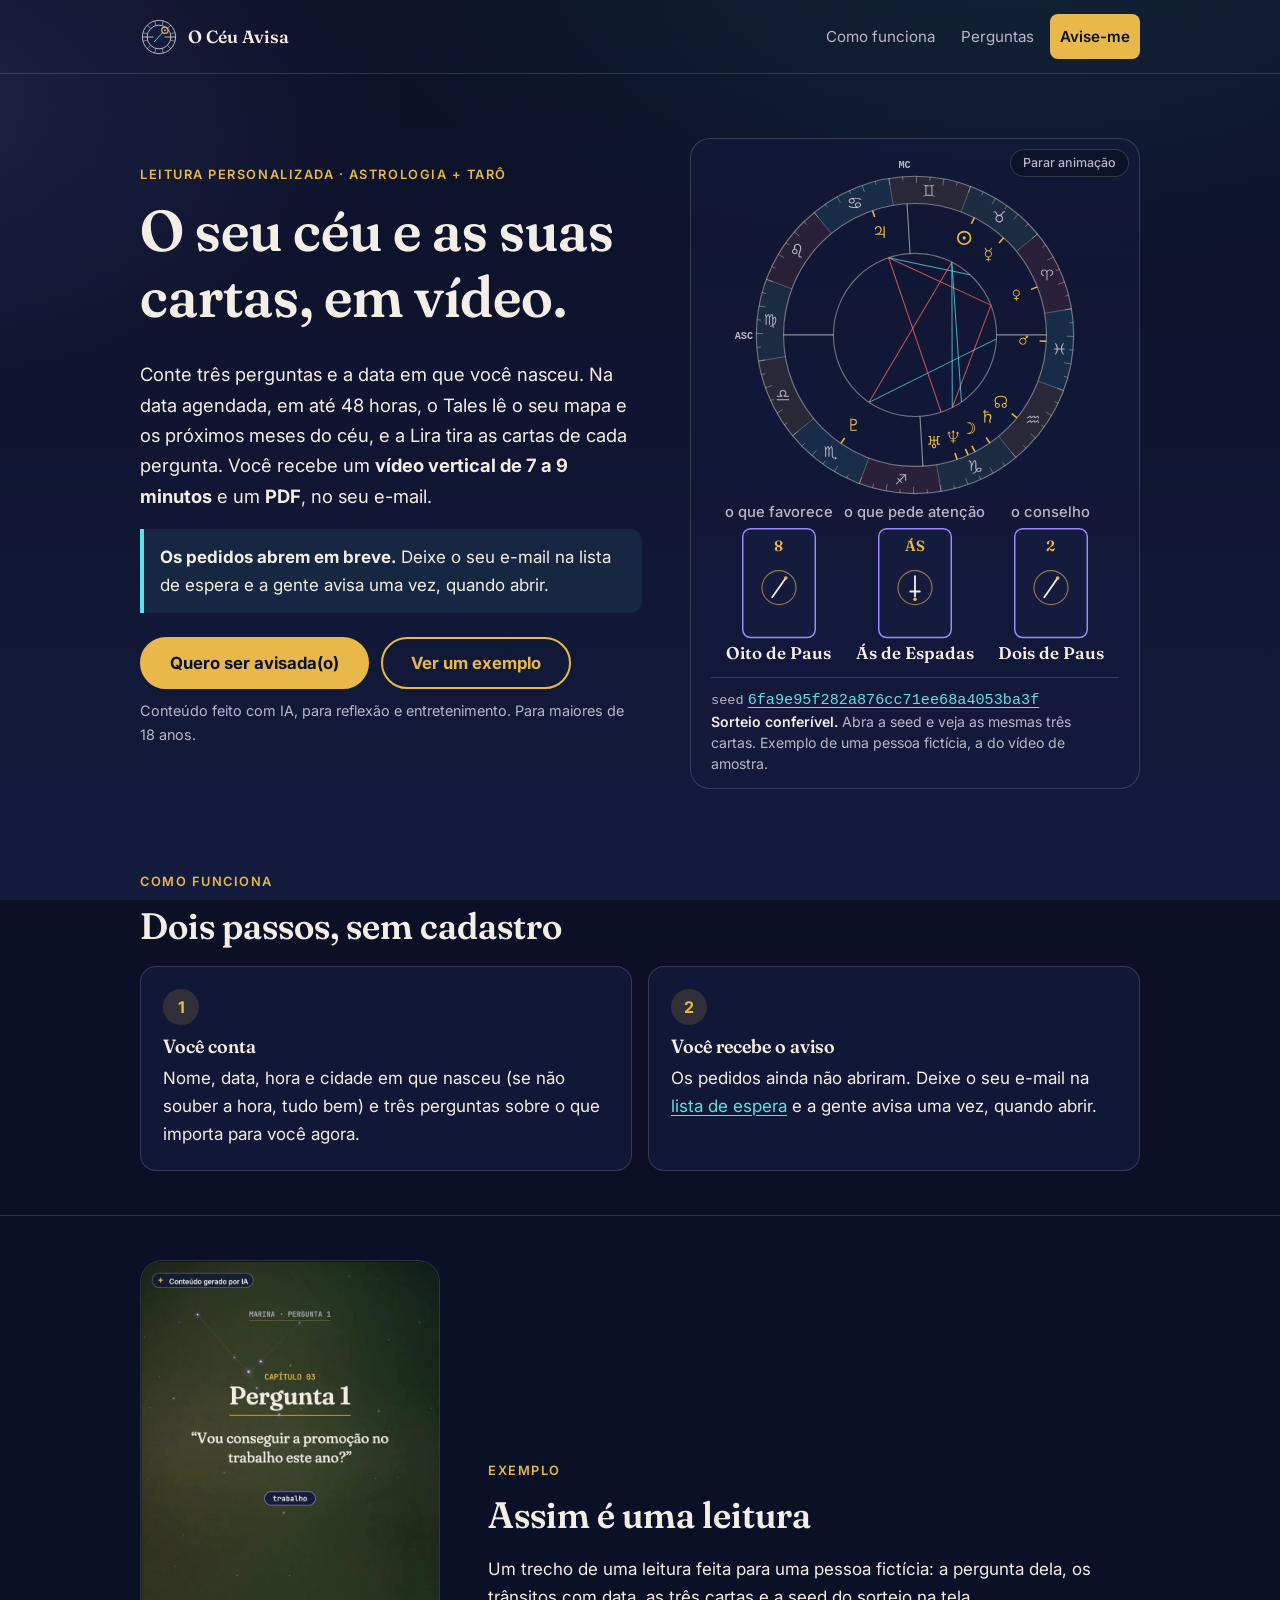
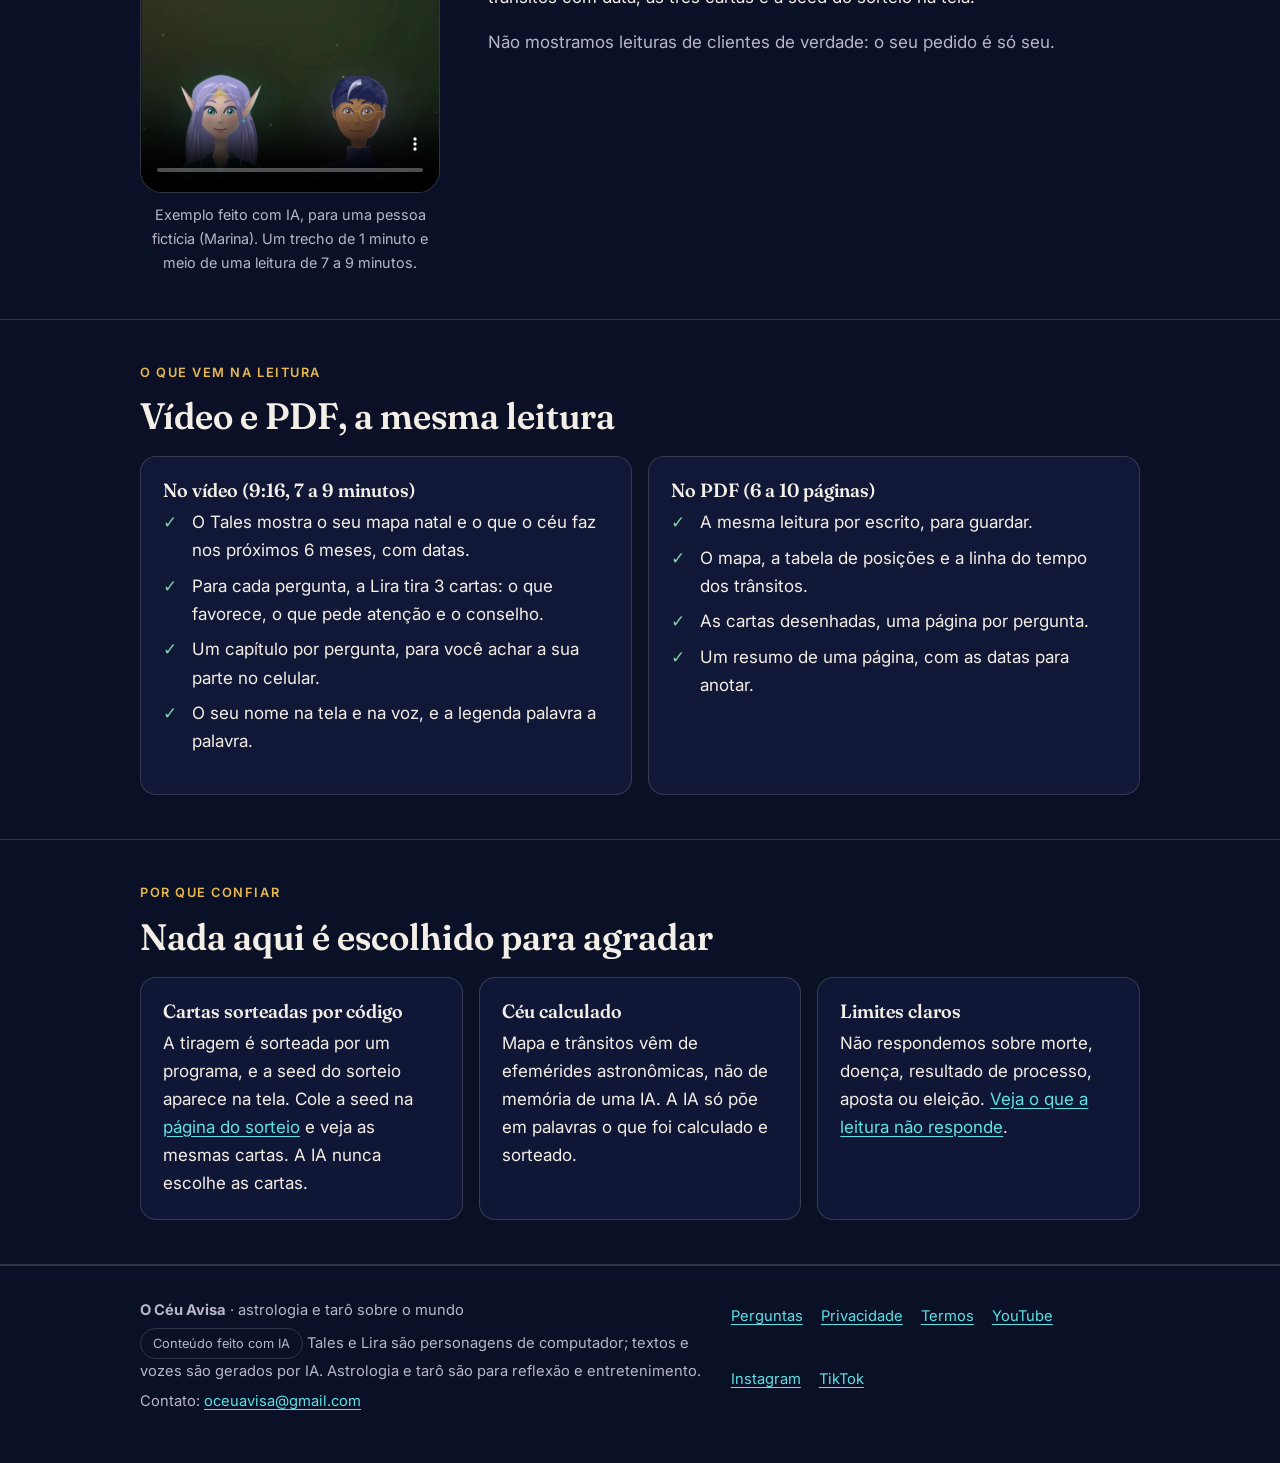
==== commit ce04e803: "Contagem própria de visitas" ====
--- a/index.html
+++ b/index.html
@@ -8,11 +8,27 @@
 
 <meta name="referrer" content="no-referrer-when-downgrade">
 <meta name="theme-color" content="#0B1026">
-<meta property="og:title" content="O Céu Avisa — a sua leitura de astrologia e tarô em vídeo e PDF"><meta property="og:description" content="Leitura personalizada com 3 perguntas: o Tales lê o seu mapa, a Lira tira as cartas. Vídeo de 7 a 9 minutos e PDF, entregues na data agendada, em até 48 horas. Conteúdo feito com IA."><meta property="og:image" content="https://oceuavisa.com.br/ativos/dupla-grande.webp"><meta property="og:locale" content="pt_BR">
+<link rel="canonical" href="https://oceuavisa.com.br/">
+<meta property="og:site_name" content="O Céu Avisa">
+<meta property="og:type" content="website">
+<meta property="og:url" content="https://oceuavisa.com.br/">
+<meta property="og:title" content="O Céu Avisa — a sua leitura de astrologia e tarô em vídeo e PDF">
+<meta property="og:description" content="Leitura personalizada com 3 perguntas: o Tales lê o seu mapa, a Lira tira as cartas. Vídeo de 7 a 9 minutos e PDF, entregues na data agendada, em até 48 horas. Conteúdo feito com IA.">
+<meta property="og:image" content="https://oceuavisa.com.br/ativos/og.jpg">
+<meta property="og:image:type" content="image/jpeg">
+<meta property="og:image:width" content="1200">
+<meta property="og:image:height" content="630">
+<meta property="og:image:alt" content="Tales e Lira, os apresentadores de IA do canal O Céu Avisa, sobre um céu estrelado">
+<meta property="og:locale" content="pt_BR">
+<meta name="twitter:card" content="summary_large_image">
+<meta name="twitter:title" content="O Céu Avisa — a sua leitura de astrologia e tarô em vídeo e PDF">
+<meta name="twitter:description" content="Leitura personalizada com 3 perguntas: o Tales lê o seu mapa, a Lira tira as cartas. Vídeo de 7 a 9 minutos e PDF, entregues na data agendada, em até 48 horas. Conteúdo feito com IA.">
+<meta name="twitter:image" content="https://oceuavisa.com.br/ativos/og.jpg">
 <link rel="icon" href="/foto-perfil.png">
 <link rel="preload" href="/ativos/fontes/fraunces.woff2" as="font" type="font/woff2" crossorigin>
 <script src="/ativos/config.js"></script>
-<link rel="stylesheet" href="/ativos/site.css?v=20261113a">
+<script src="/ativos/metrica.js"></script>
+<link rel="stylesheet" href="/ativos/site.css?v=20261117a">
 </head>
 <body>
 <a class="pular" href="#conteudo">Ir para o conteúdo</a>
--- a/ativos/site.css
+++ b/ativos/site.css
@@ -161,6 +161,9 @@
 /* interruptor da venda (ativos/config.js): sem data-venda="aberta" tudo que é de compra some */
 html:not([data-venda="aberta"]) .so-venda{display:none!important}
 html[data-venda="aberta"] .so-fechada{display:none!important}
+/* preço (config.js PRECO): "esconder" tira .so-preco e mostra .sem-preco */
+html[data-preco="esconder"] .so-preco{display:none!important}
+html:not([data-preco="esconder"]) .sem-preco{display:none!important}
 /* lista de espera (config.js MODO "espera"): .so-espera só aparece nesse modo; .nao-espera some nele */
 html:not([data-venda="espera"]) .so-espera{display:none!important}
 html[data-venda="espera"] .nao-espera{display:none!important}
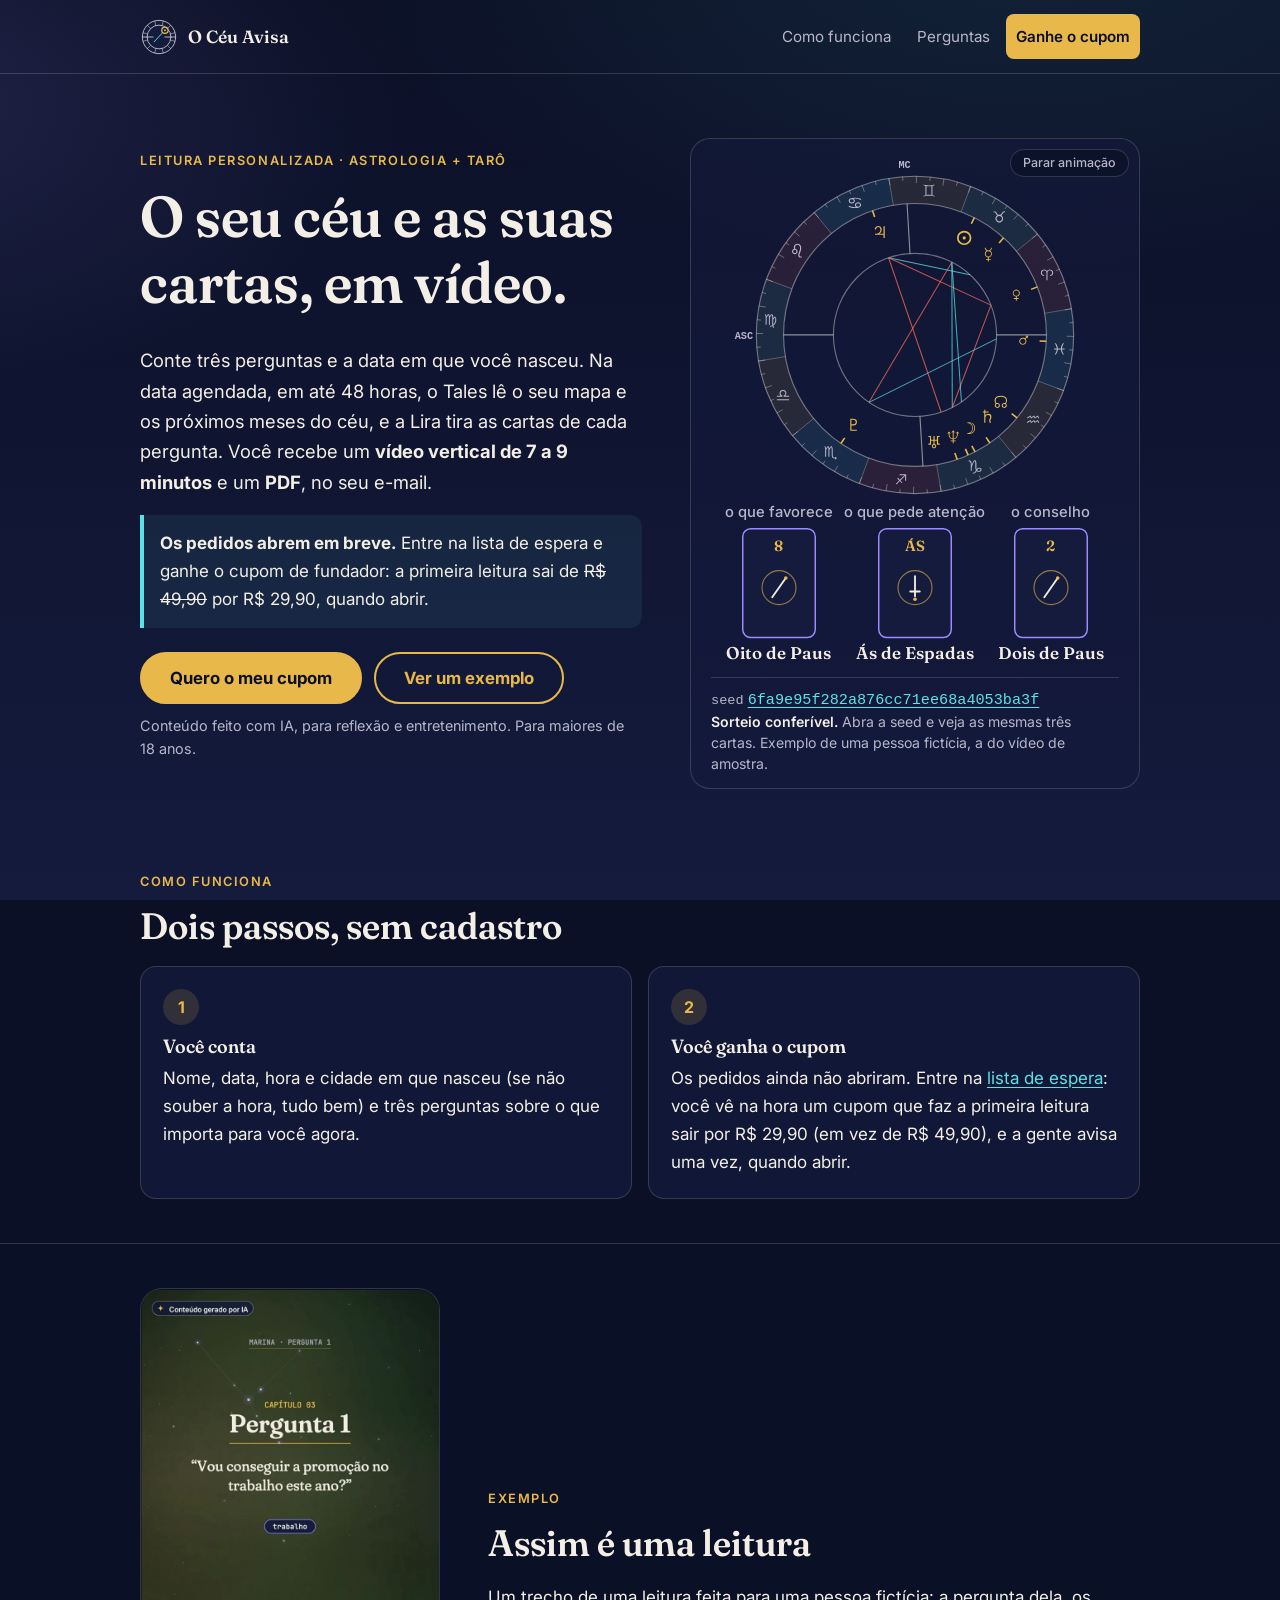
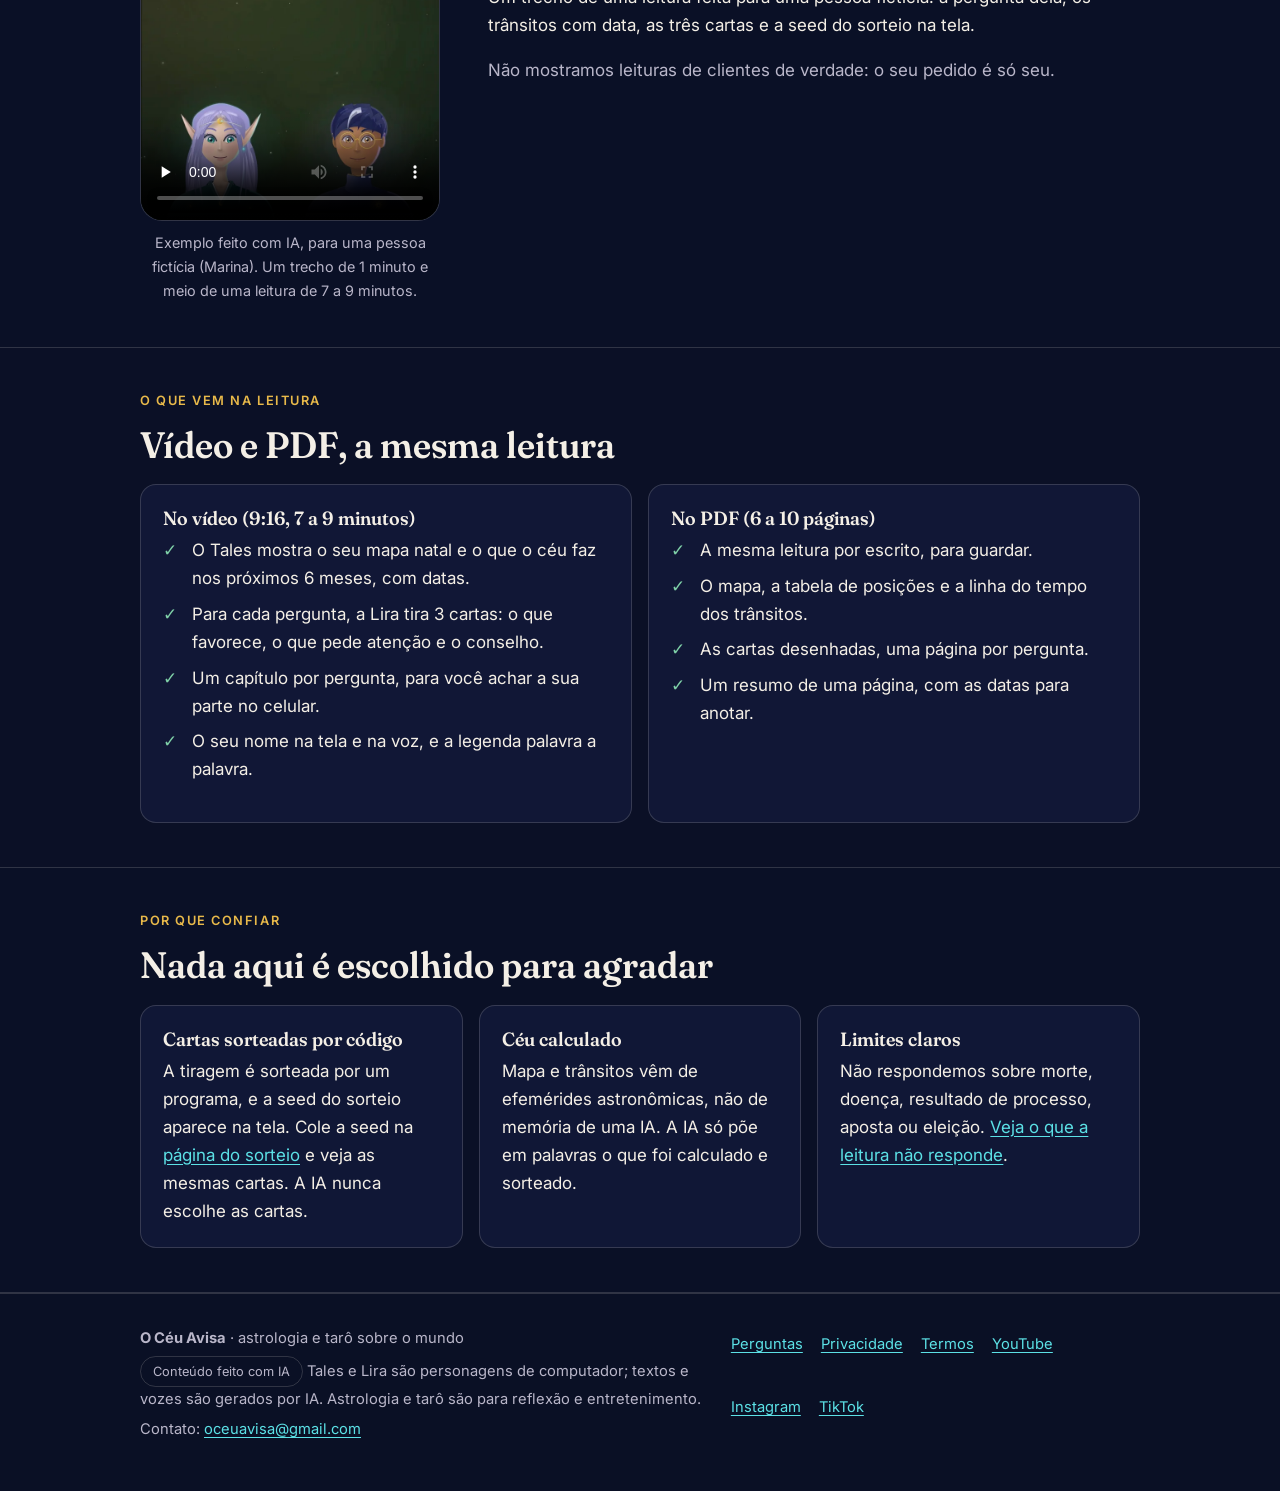
==== commit dd686227: "Lista de espera com cupom de fundador (R$ 49,90 por R$ 29,90 na primeira leitura)" ====
--- a/index.html
+++ b/index.html
@@ -38,7 +38,7 @@
     <a class="opc" href="/#como-funciona">Como funciona</a>
     <a class="opc" href="/perguntas/">Perguntas</a>
     <a class="cta-mini so-venda" href="/leitura/">Quero a minha leitura</a>
-    <a class="cta-mini so-espera" href="/leitura/#lista">Avise-me</a>
+    <a class="cta-mini so-espera" href="/leitura/#lista">Ganhe o cupom</a>
   </nav>
 </div></header>
 <main id="conteudo">
@@ -49,11 +49,11 @@
     <h1>O seu céu e as suas cartas, em vídeo.</h1>
     <p class="lead">Conte três perguntas e a data em que você nasceu. Na data agendada, em até 48 horas, o Tales lê o seu mapa e os próximos meses do céu, e a Lira tira as cartas de cada pergunta. Você recebe um <strong>vídeo vertical de 7 a 9 minutos</strong> e um <strong>PDF</strong>, no seu e-mail.</p>
     <p class="preco so-venda"><b>R$ 29,90</b> <s>R$ 49,90</s> <span class="suave pequeno">preço de lançamento</span></p>
-    <div class="aviso info so-espera"><strong>Os pedidos abrem em breve.</strong> Deixe o seu e-mail na lista de espera e a gente avisa uma vez, quando abrir.</div>
+    <div class="aviso info so-espera"><strong>Os pedidos abrem em breve.</strong> Entre na lista de espera e ganhe o cupom de fundador: a primeira leitura sai de <s>R$ 49,90</s> por R$ 29,90, quando abrir.</div>
     <div class="aviso info so-fechada nao-espera"><strong>Em breve.</strong> Estamos preparando a abertura dos pedidos. Enquanto isso, acompanhe os vídeos do canal e veja abaixo como a leitura vai funcionar.</div>
     <div class="acoes">
       <a class="btn so-venda" href="/leitura/">Quero a minha leitura</a>
-      <a class="btn so-espera" href="/leitura/#lista">Quero ser avisada(o)</a>
+      <a class="btn so-espera" href="/leitura/#lista">Quero o meu cupom</a>
       <a class="btn sec" href="#amostra">Ver um exemplo</a>
     </div>
     <p class="pequeno suave">Conteúdo feito com IA, para reflexão e entretenimento. Para maiores de 18 anos.</p>
@@ -77,7 +77,7 @@
     <div class="cartao"><span class="passo-n" aria-hidden="true">1</span><h3>Você conta</h3><p>Nome, data, hora e cidade em que nasceu (se não souber a hora, tudo bem) e três perguntas sobre o que importa para você agora.</p></div>
     <div class="cartao so-venda"><span class="passo-n" aria-hidden="true">2</span><h3>Você paga</h3><p>Pix ou cartão, com o preço final na tela. Se a leitura não puder ser feita, o dinheiro volta.</p></div>
     <div class="cartao so-venda"><span class="passo-n" aria-hidden="true">3</span><h3>Você recebe</h3><p>Na data agendada, que você vê antes de pagar (em até 48 horas), chega um e-mail com o link do vídeo e do PDF. O link vale 30 dias.</p></div>
-    <div class="cartao so-espera"><span class="passo-n" aria-hidden="true">2</span><h3>Você recebe o aviso</h3><p>Os pedidos ainda não abriram. Deixe o seu e-mail na <a href="/leitura/">lista de espera</a> e a gente avisa uma vez, quando abrir.</p></div>
+    <div class="cartao so-espera"><span class="passo-n" aria-hidden="true">2</span><h3>Você ganha o cupom</h3><p>Os pedidos ainda não abriram. Entre na <a href="/leitura/#lista">lista de espera</a>: você vê na hora um cupom que faz a primeira leitura sair por R$ 29,90 (em vez de R$ 49,90), e a gente avisa uma vez, quando abrir.</p></div>
   </div>
 </div></section>
 
--- a/ativos/site.css
+++ b/ativos/site.css
@@ -170,6 +170,13 @@
 .lista-espera input[type=email]{font-size:1.05rem}
 .isca{position:absolute!important;left:-5000px!important;width:1px;height:1px;overflow:hidden}
 .ok-lista{border-left:4px solid var(--verde);background:rgba(127,209,168,.10);padding:16px 18px;border-radius:0 12px 12px 0;margin:0 0 16px}
+.ok-lista p{margin:12px 0 0}
+.regras-cupom{margin:0 0 18px}
+.cupom{display:grid;gap:10px;justify-items:start;margin:14px 0 4px;padding:16px;border:2px dashed var(--ouro);border-radius:12px;background:rgba(232,185,74,.08)}
+.cupom-rotulo{font-size:.85rem;letter-spacing:.08em;text-transform:uppercase;color:var(--ouro)}
+.cupom-codigo{font:700 clamp(1.5rem,6vw,2rem)/1.1 ui-monospace,SFMono-Regular,Menlo,Consolas,monospace;letter-spacing:.06em;user-select:all;word-break:break-all}
+.cupom-pct-linha{font-size:.92rem}
+.cupom-pct-linha strong,.cupom-pct-linha s,.cupom-cheio,.cupom-preco{white-space:nowrap}
 .dupla-mini{display:flex;gap:14px;align-items:center;margin:0 0 6px}
 .dupla-mini img{width:64px;height:64px;border-radius:50%;border:2px solid rgba(232,185,74,.5);object-fit:cover}
 .sair-lista summary{cursor:pointer;color:var(--suave);font-size:.95rem}
